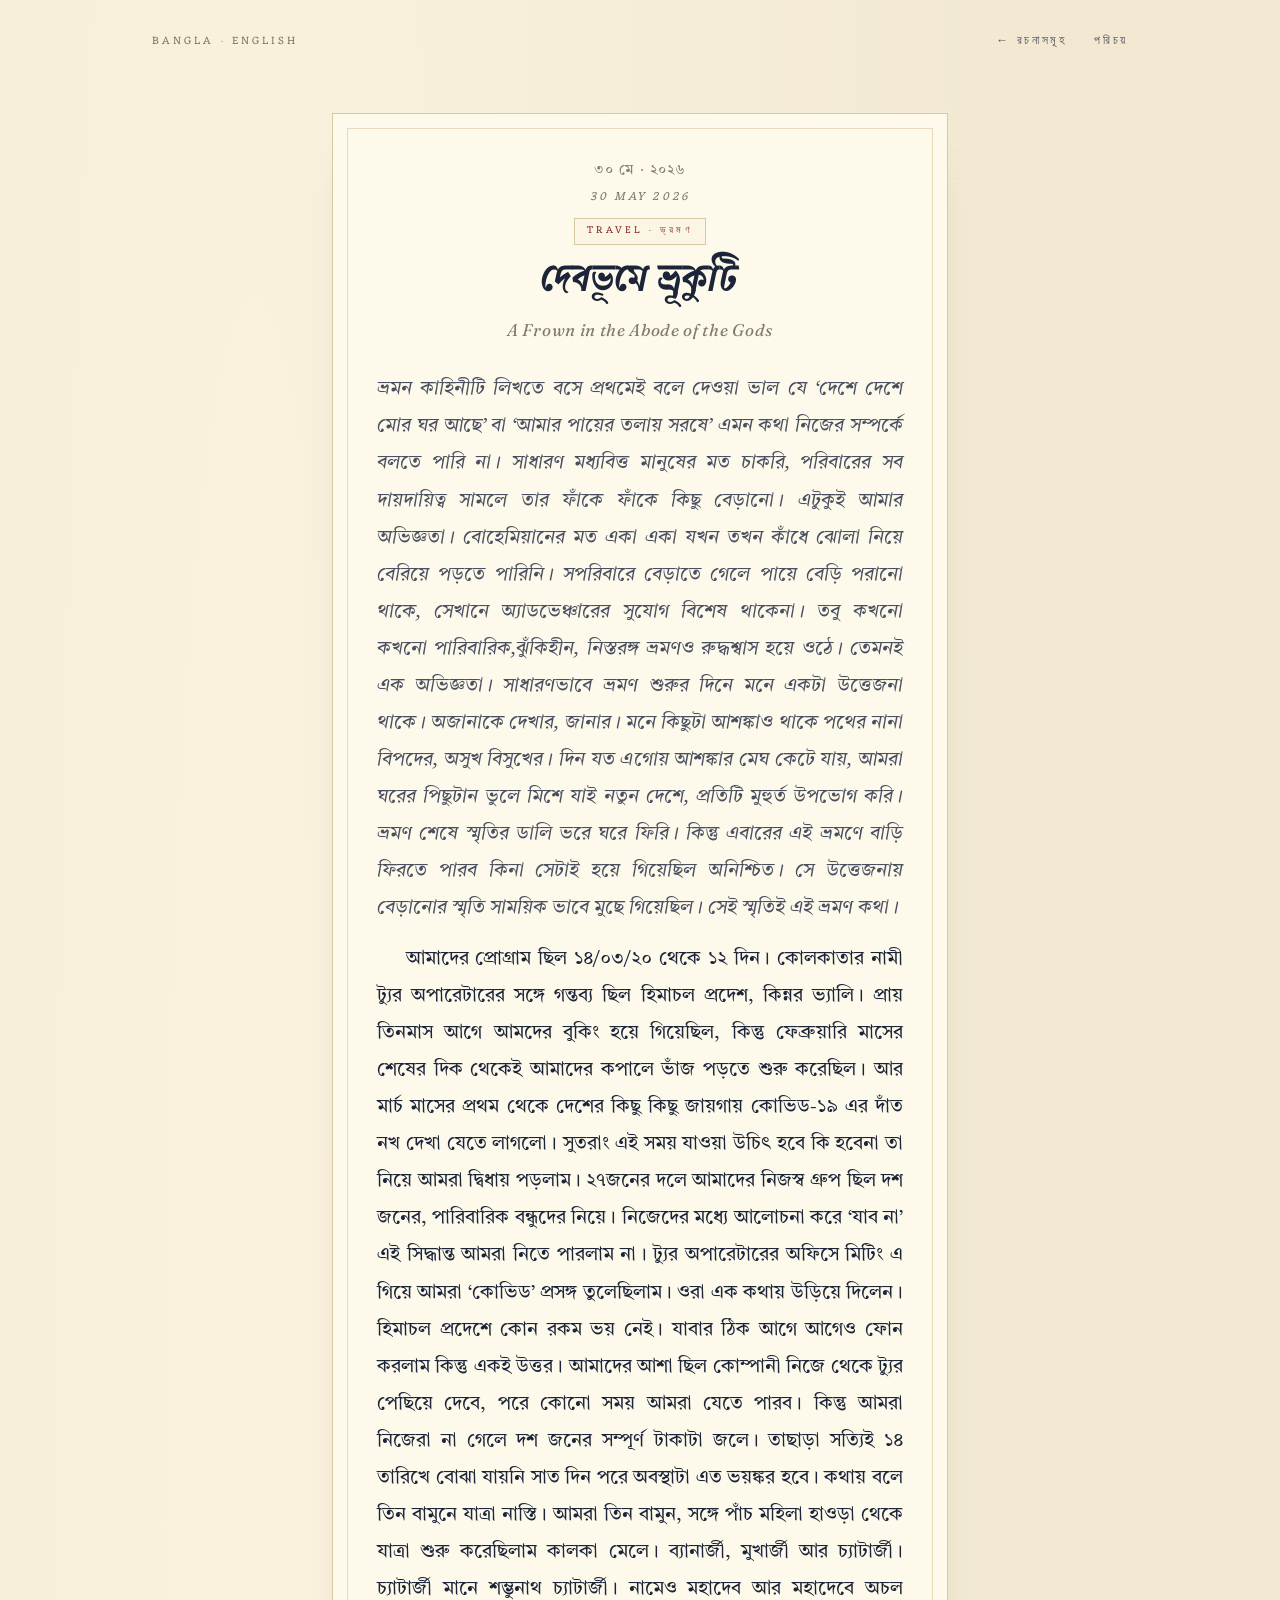
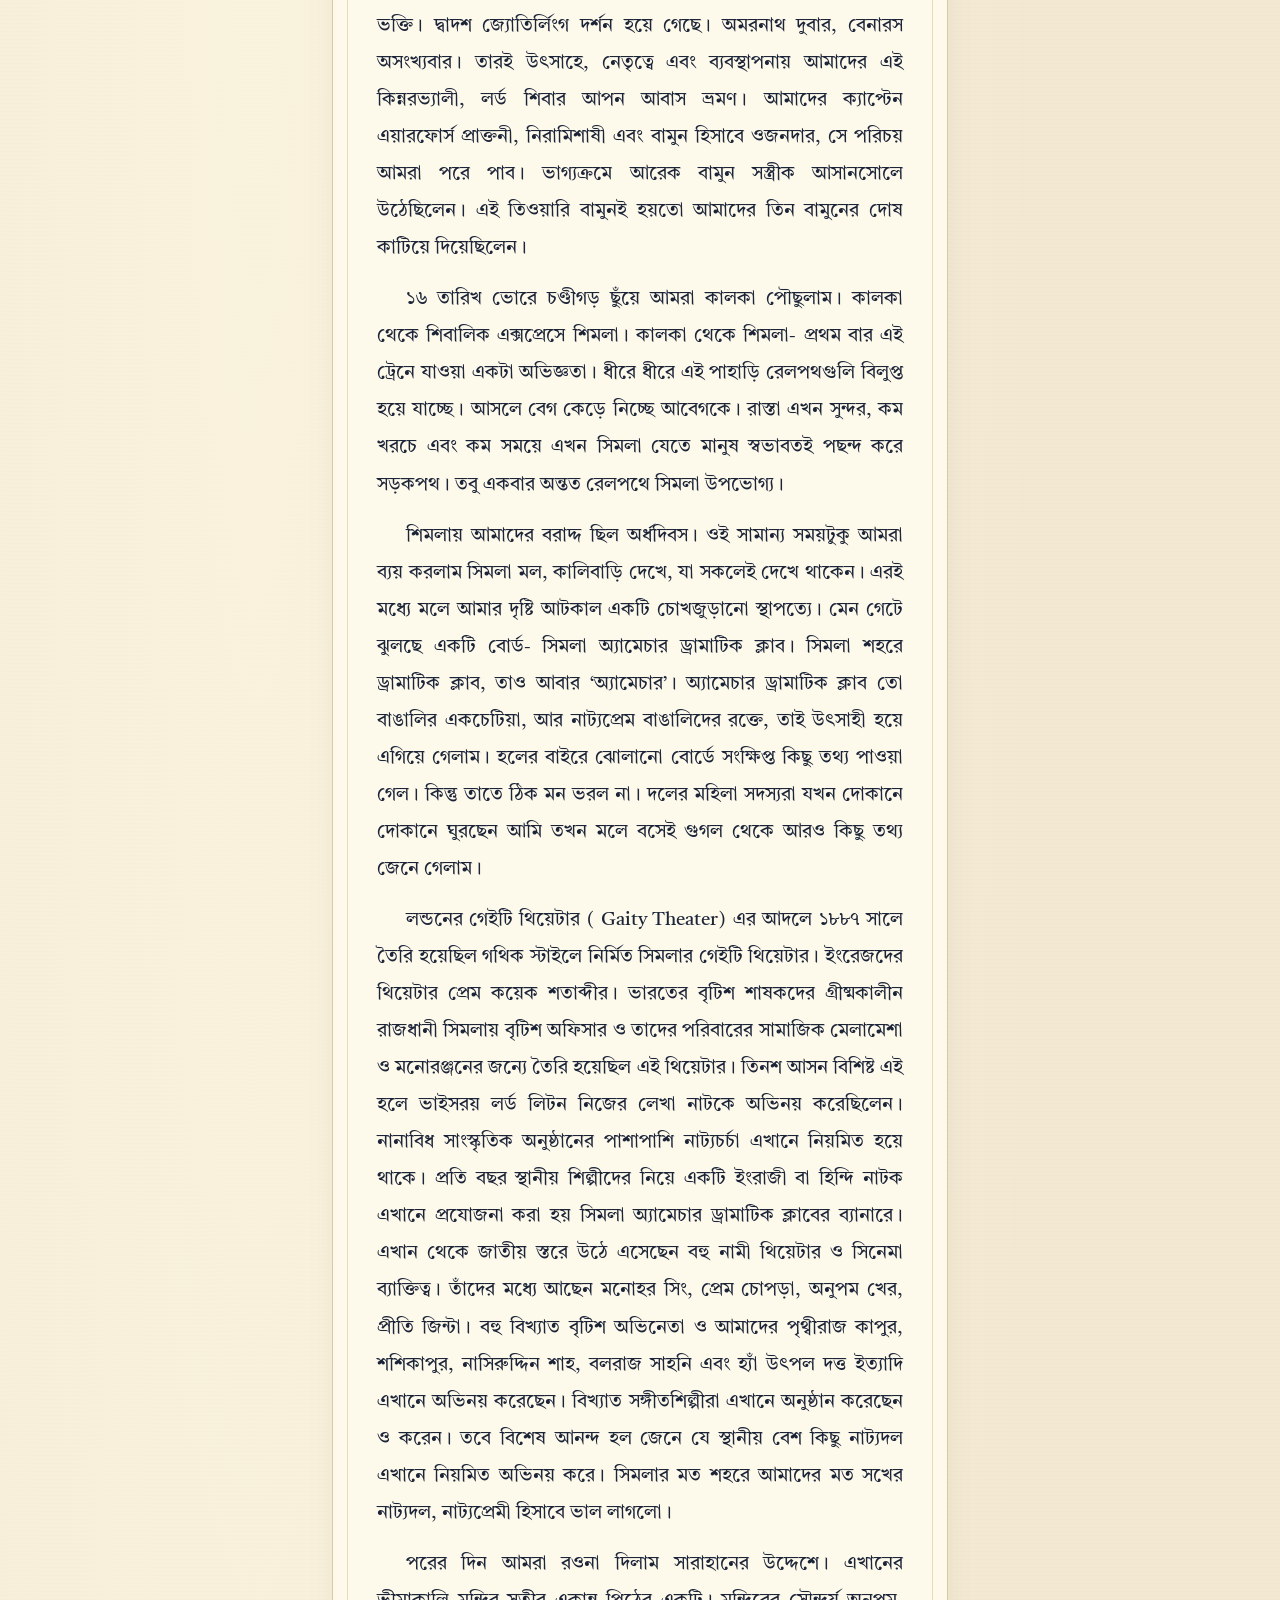
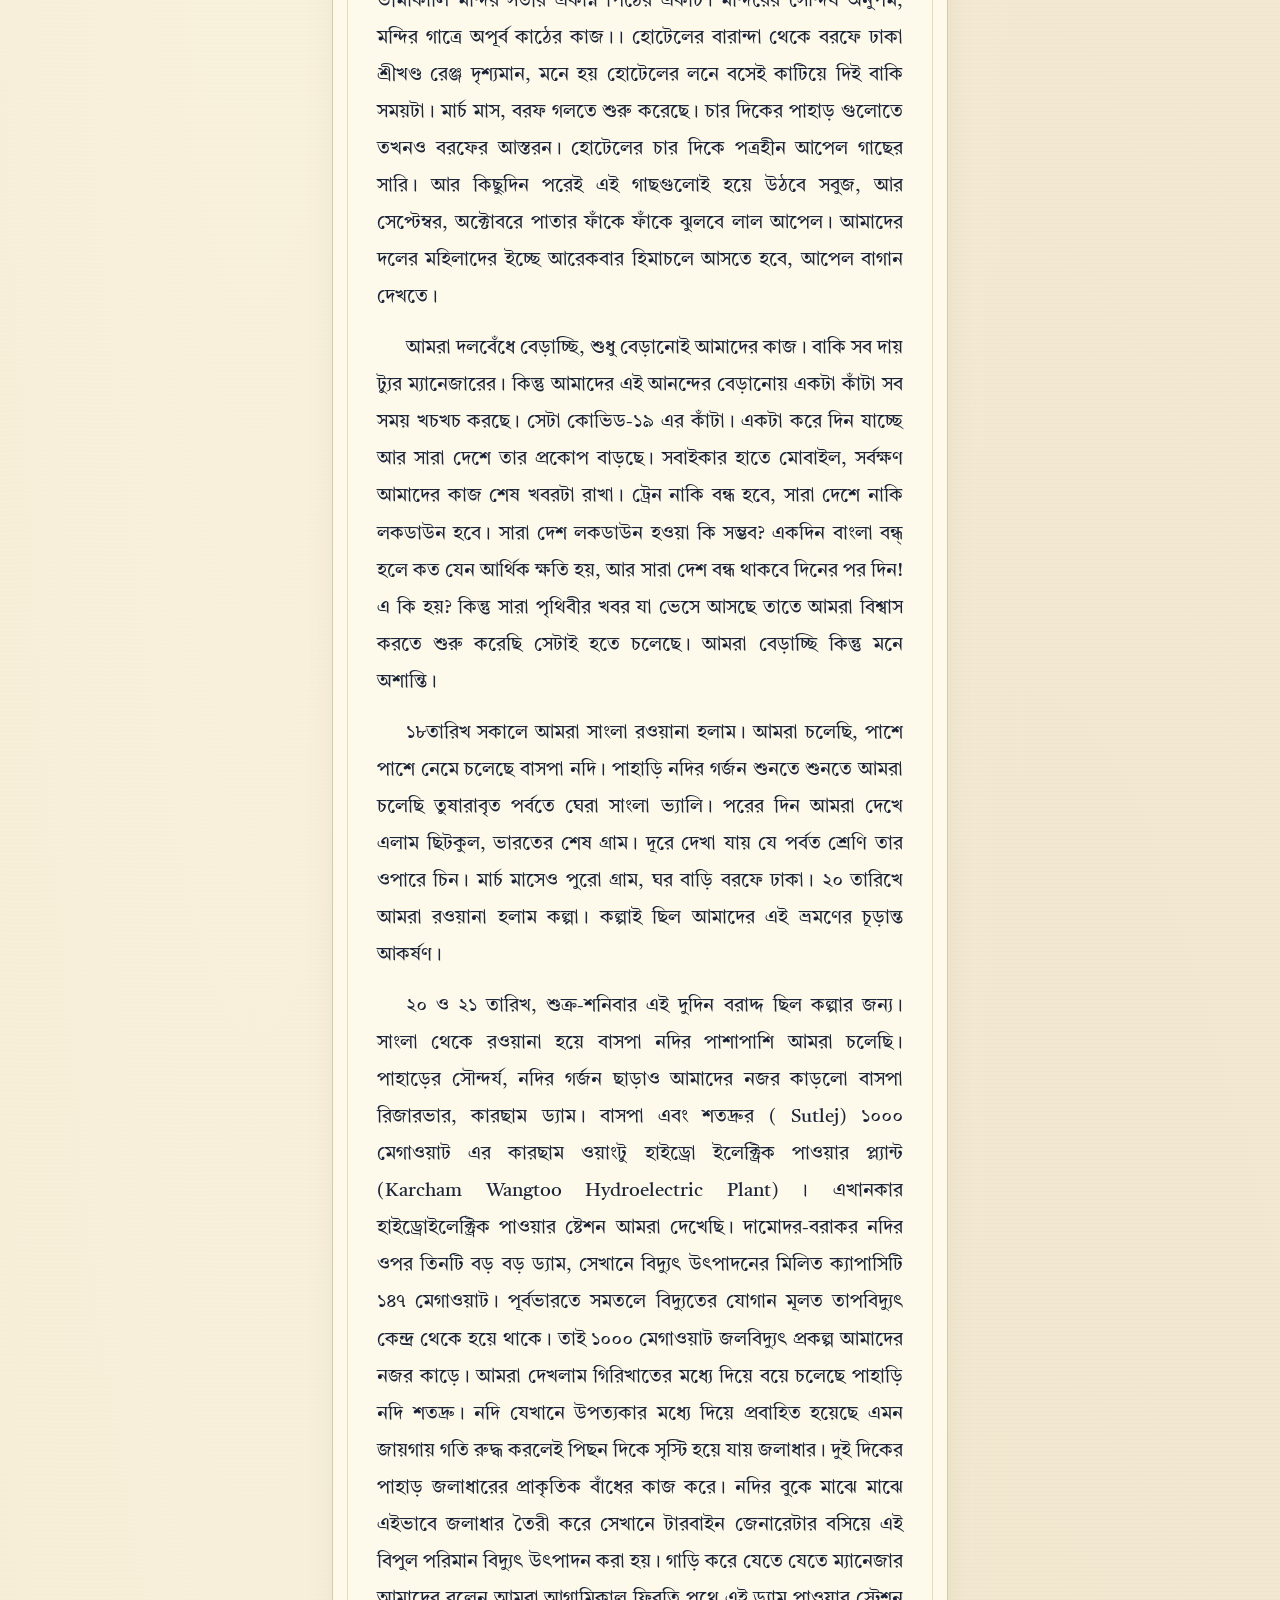
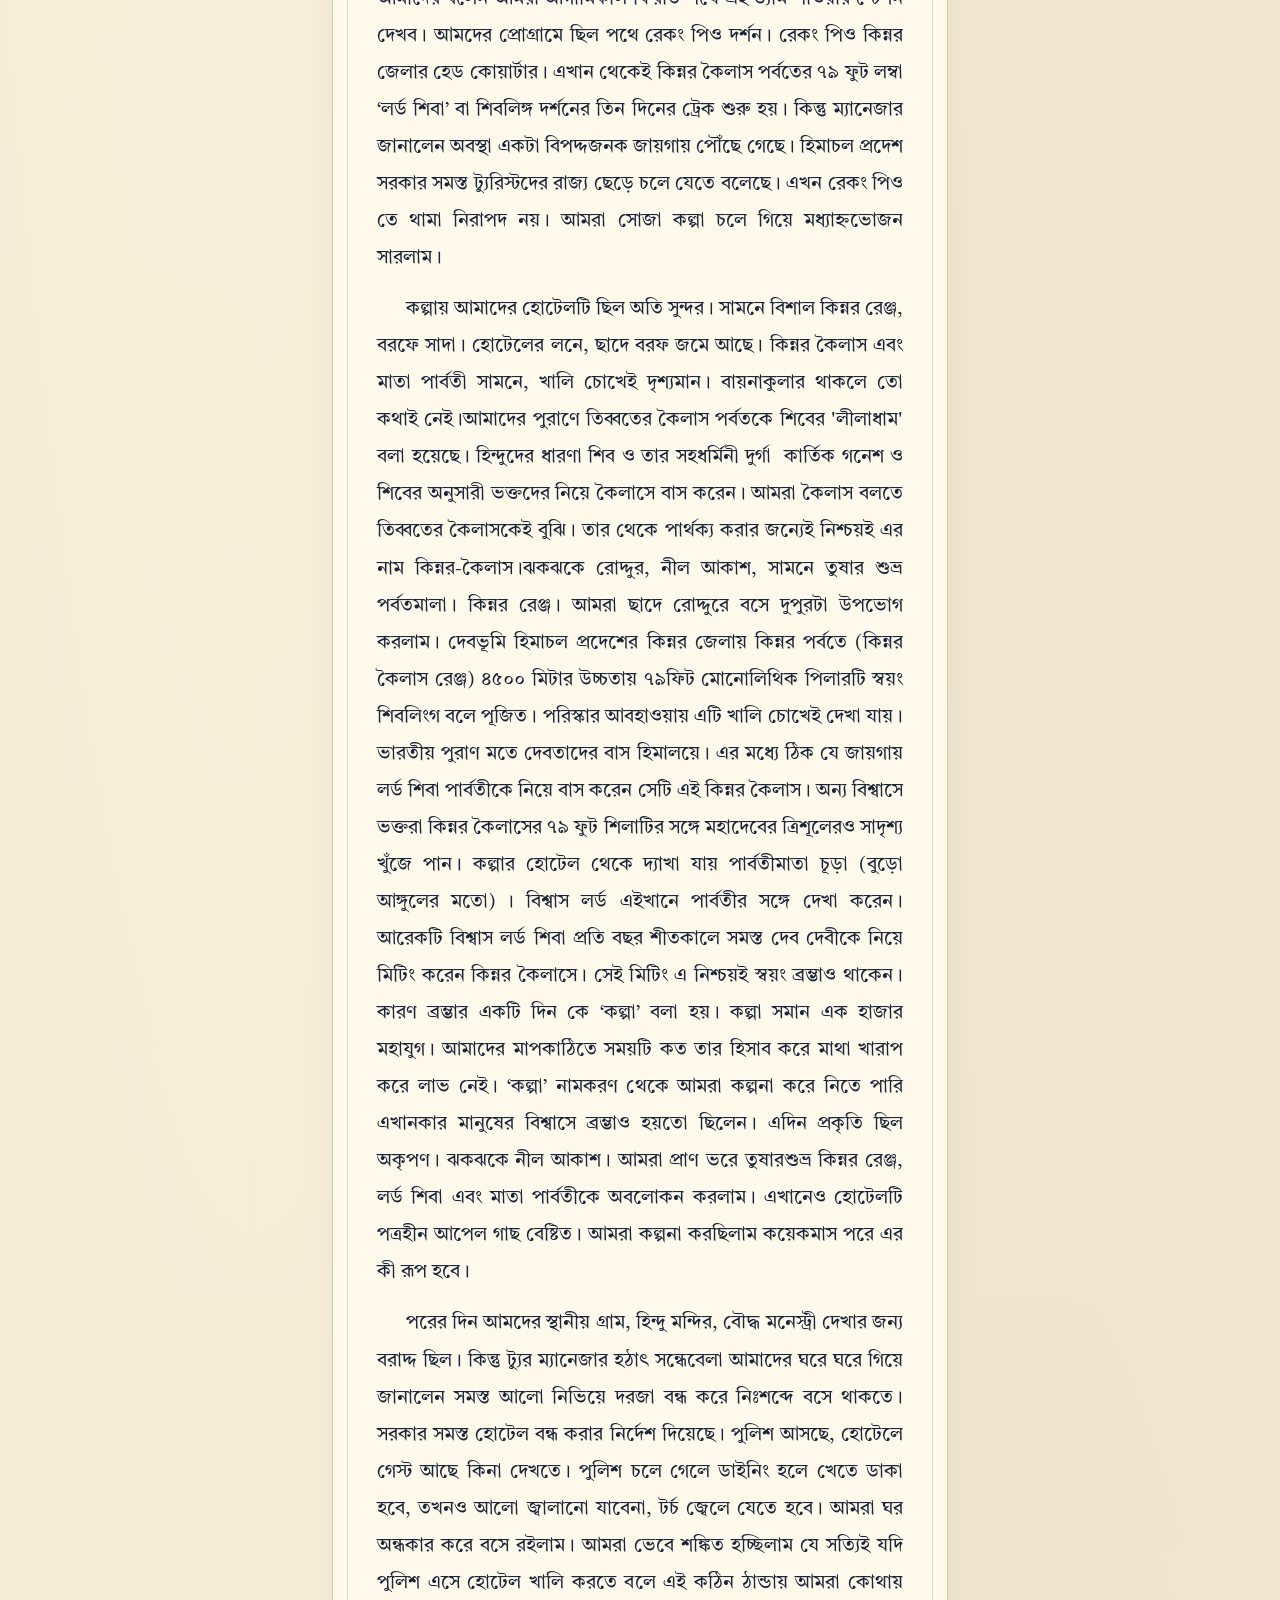
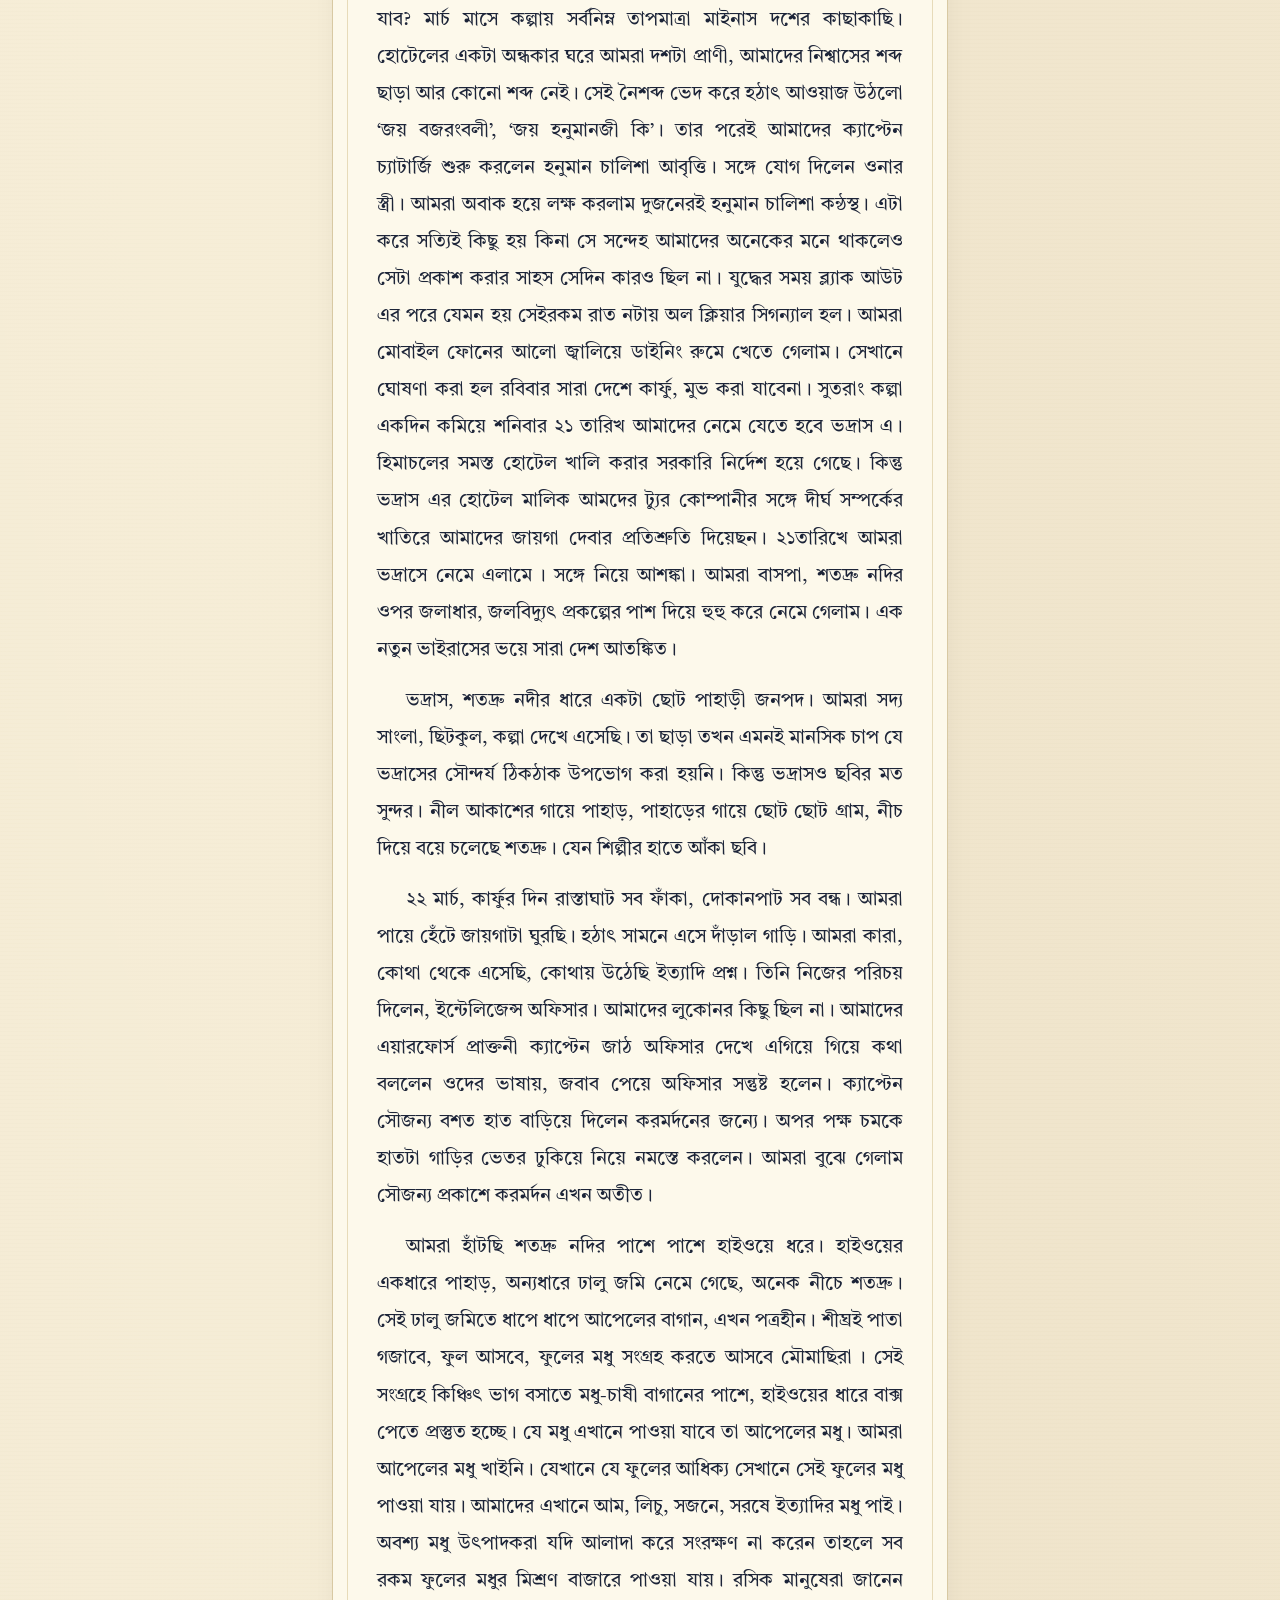
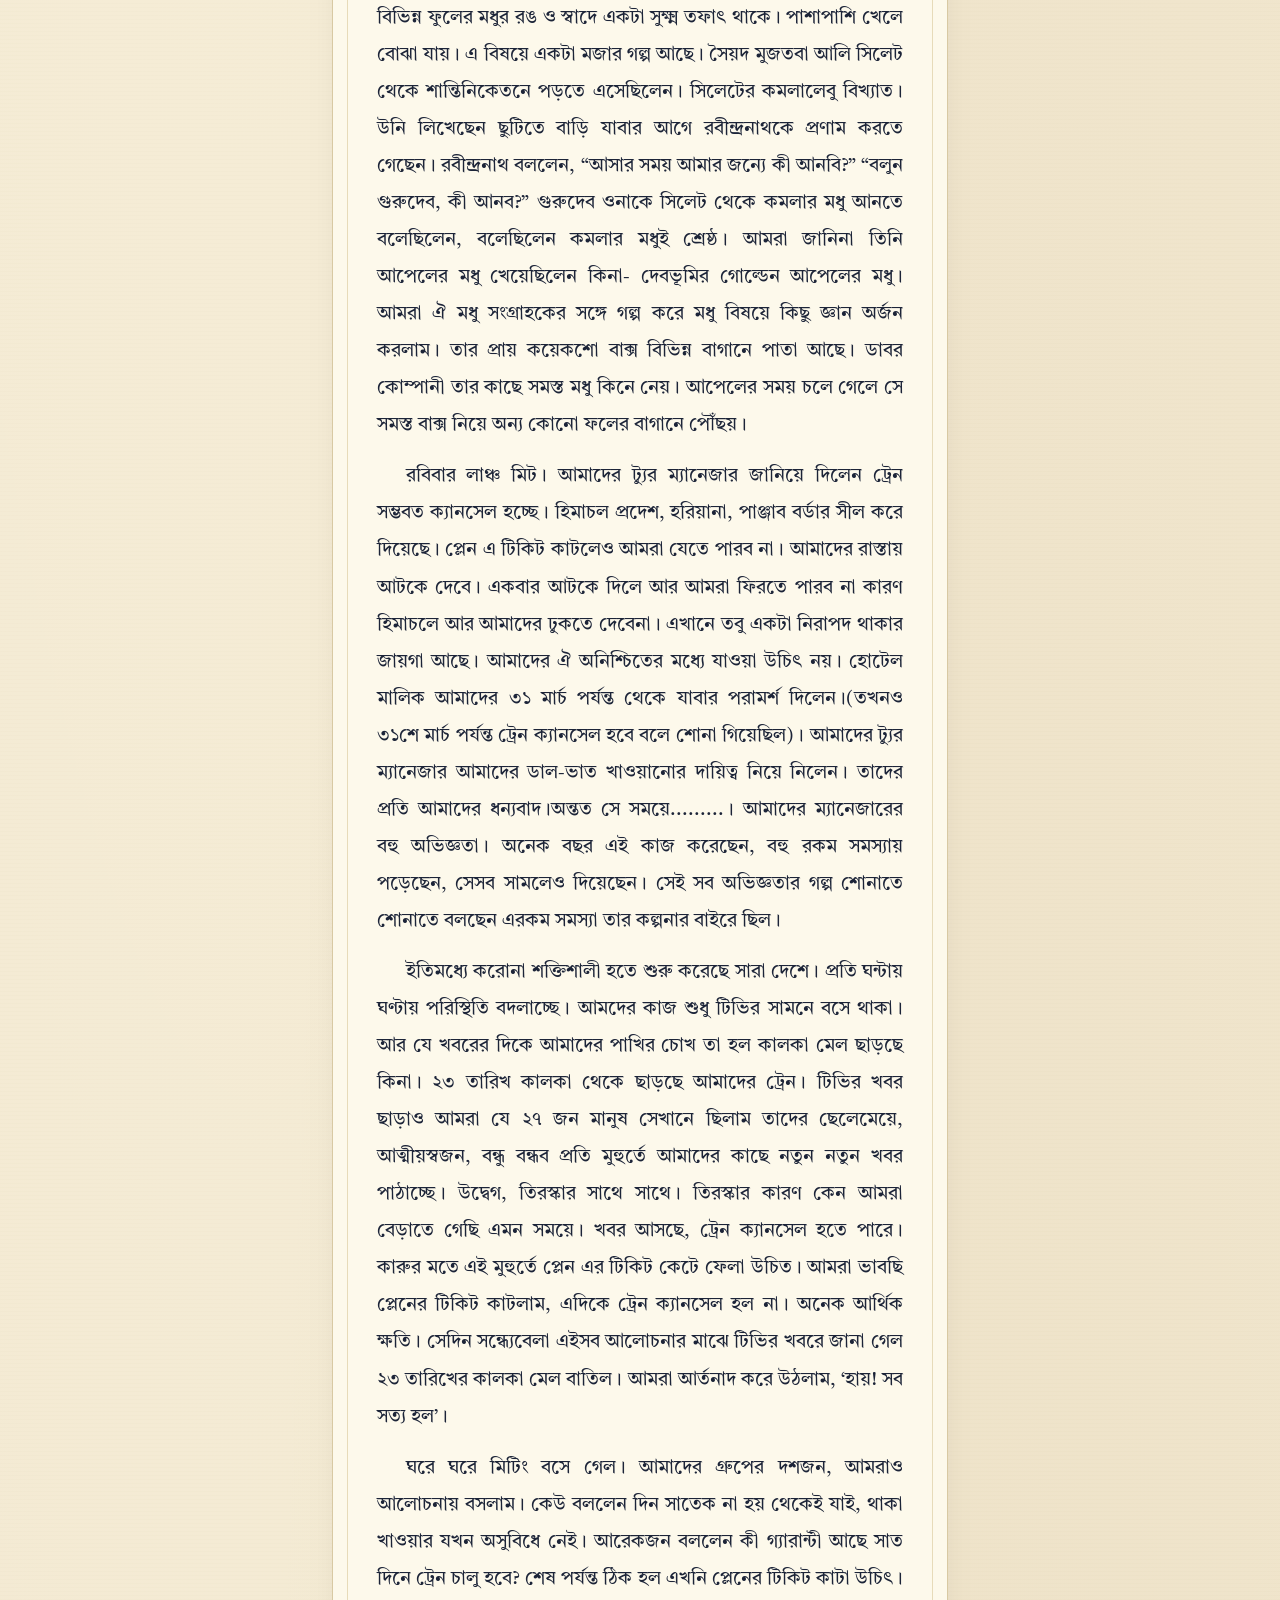
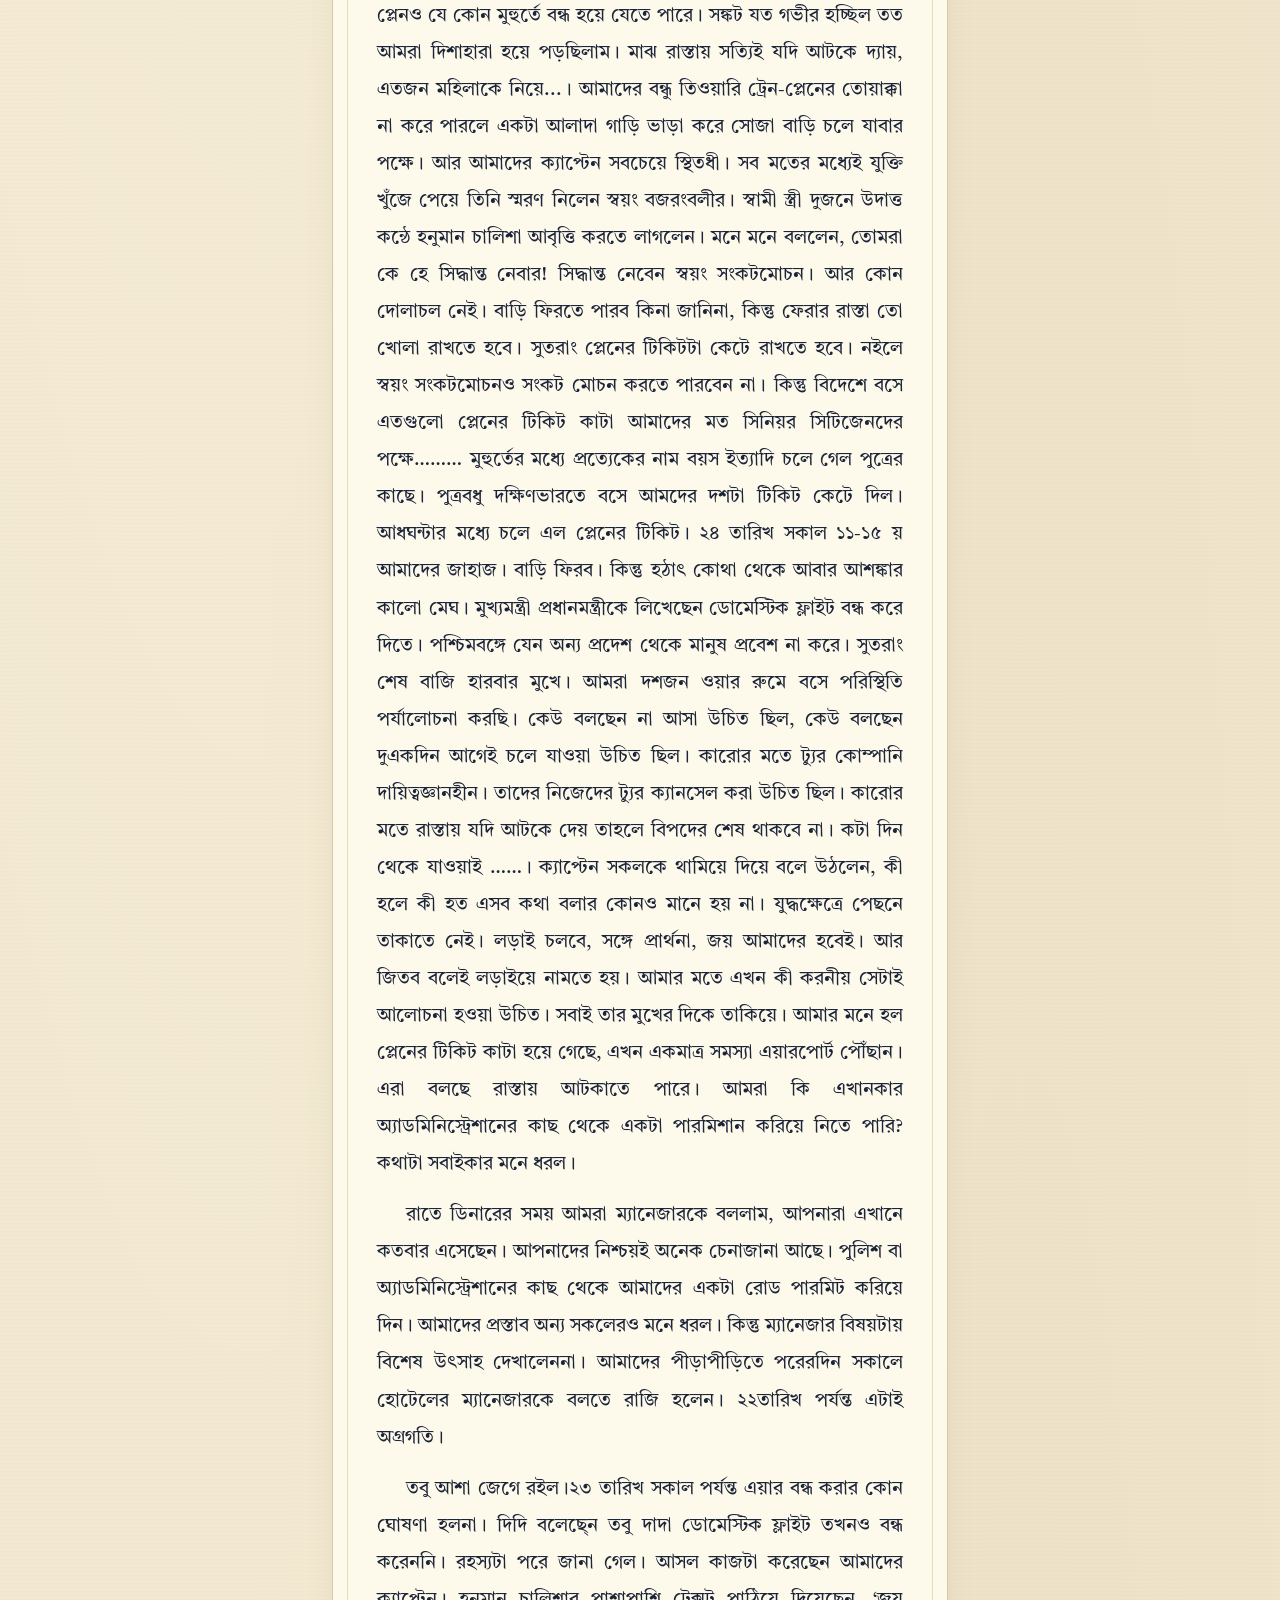
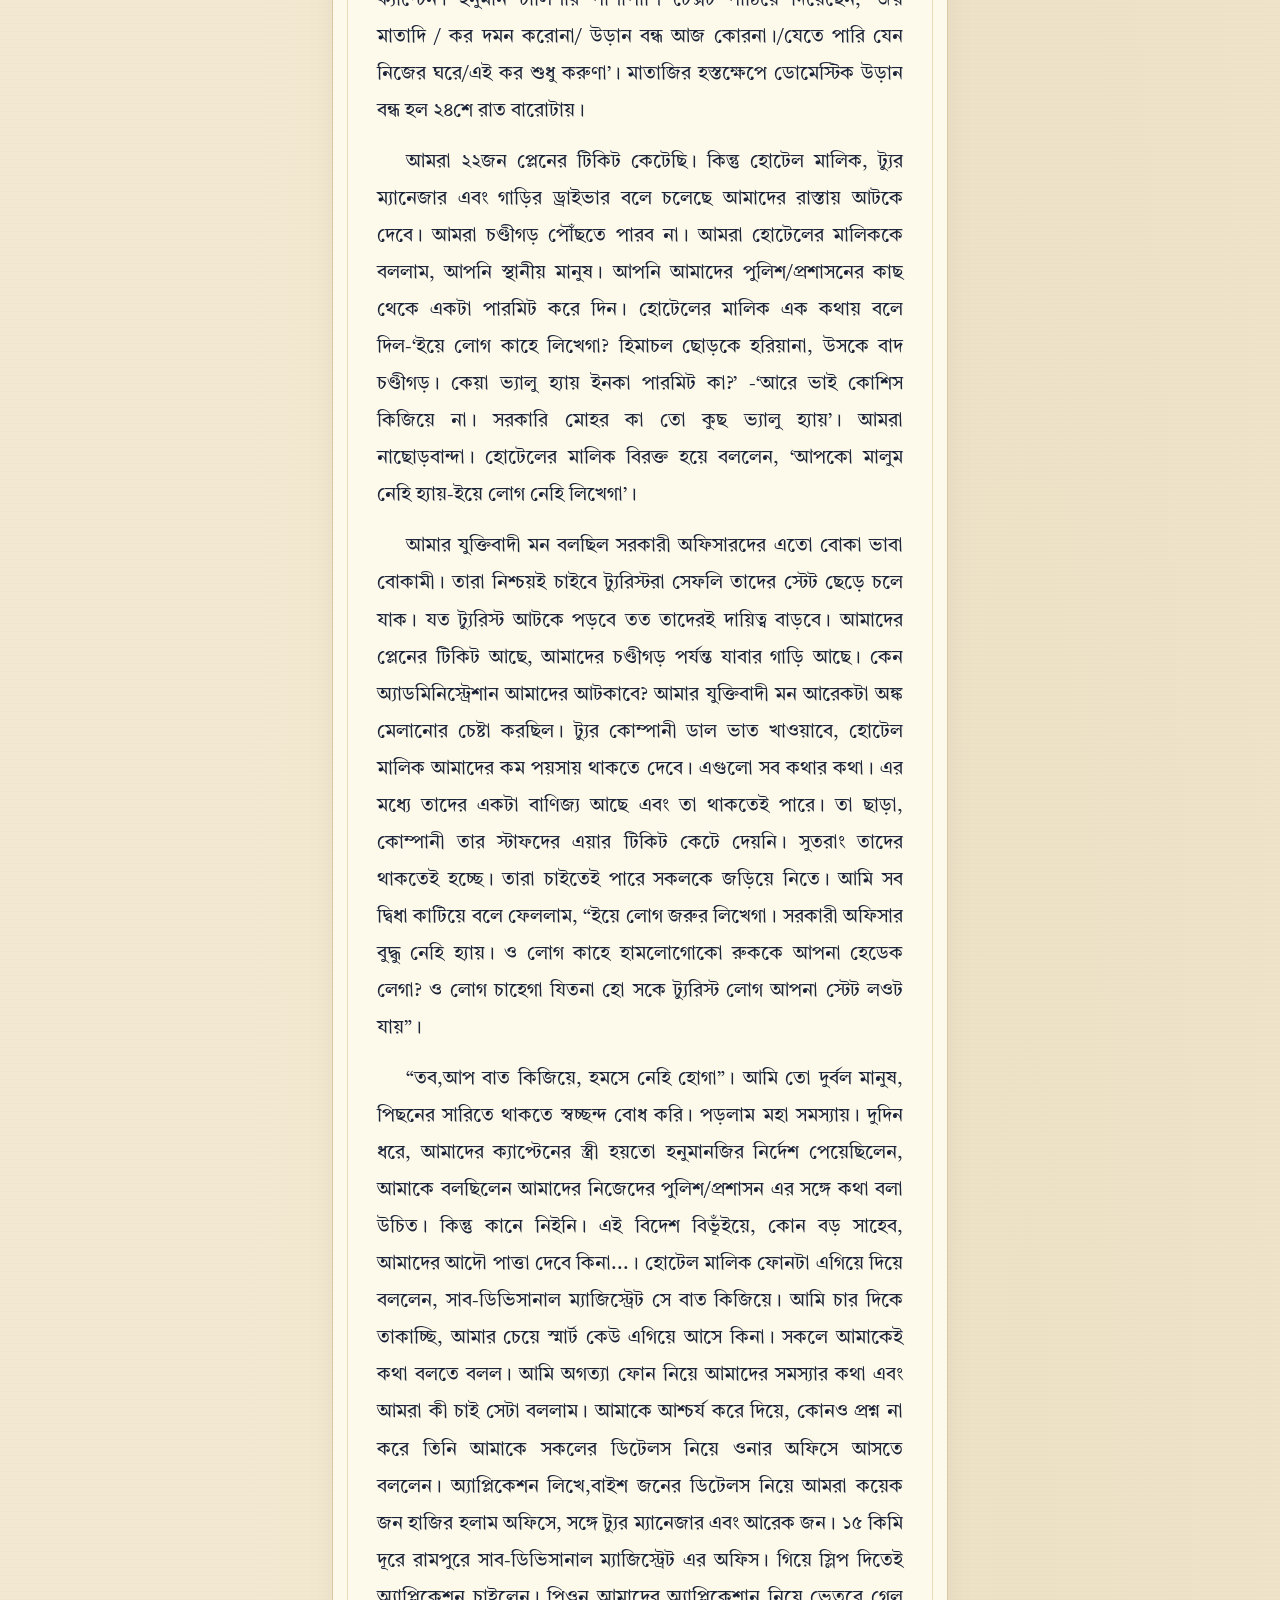
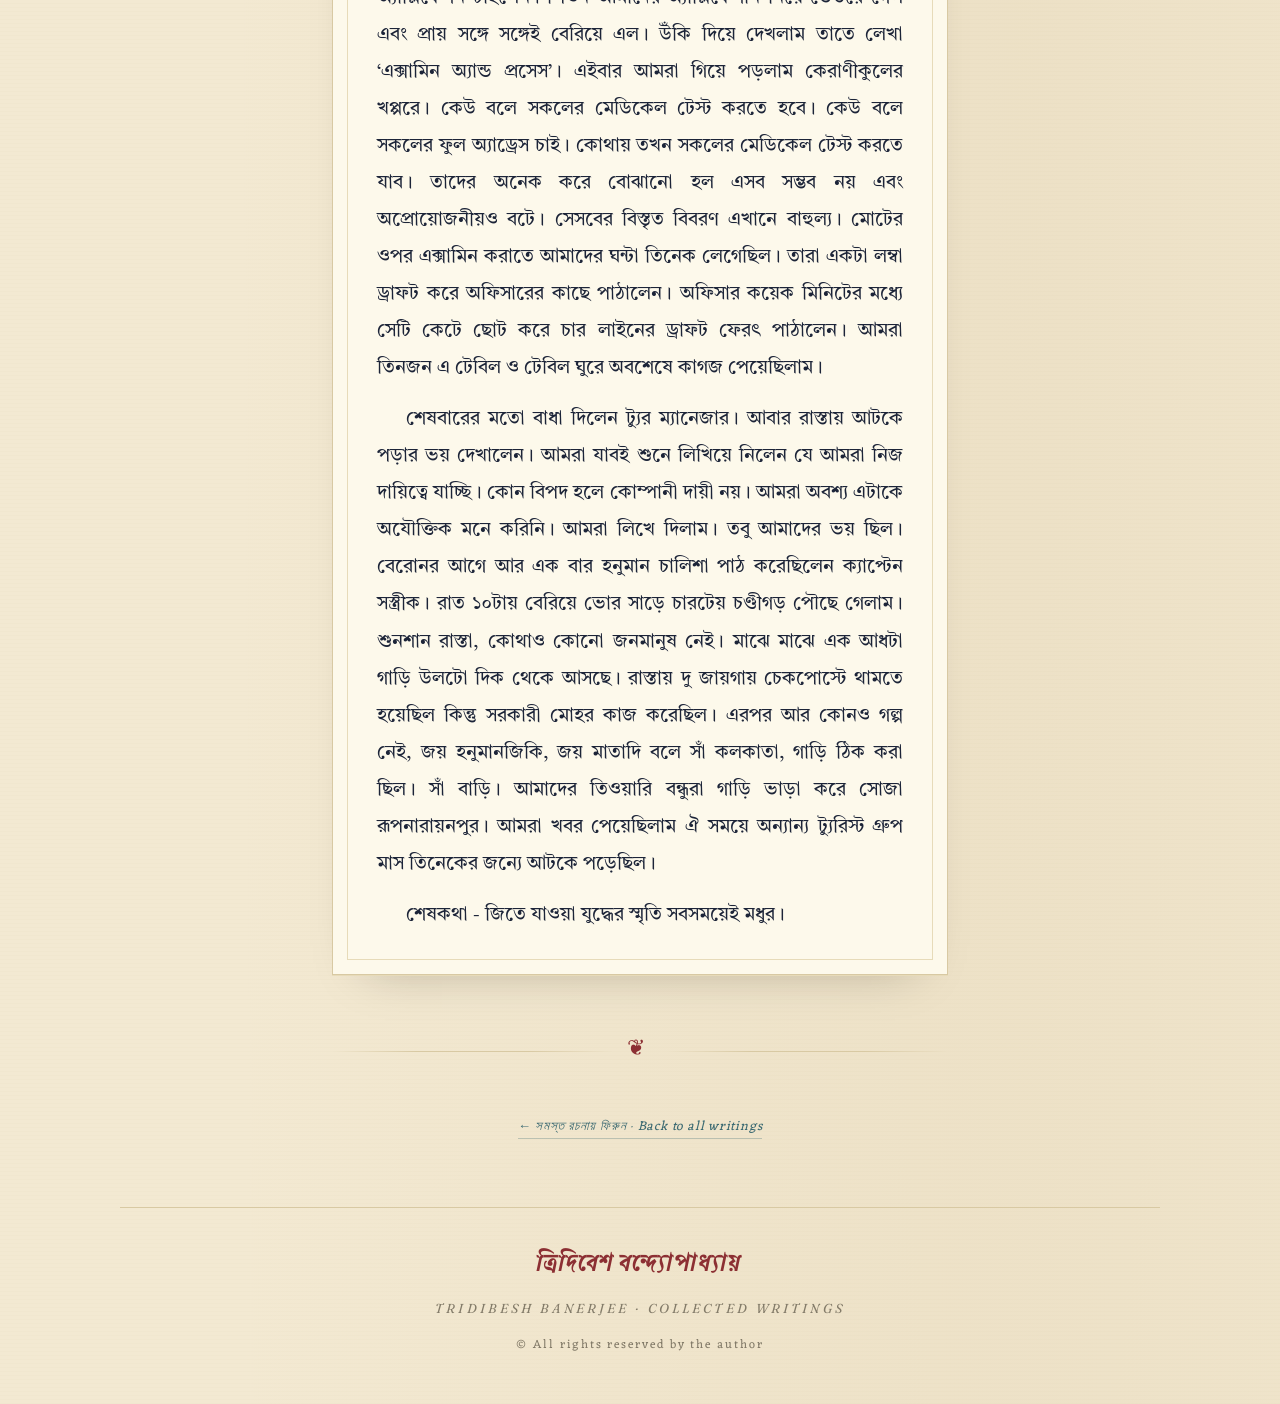
==== debabhume-bhrukuti.html @ 5d8e9627 "Split story onto its own page; home shows table of contents only - Extract shared CSS into style.css" ====
<!DOCTYPE html>
<html lang="bn">
<head>
<meta charset="UTF-8">
<meta name="viewport" content="width=device-width, initial-scale=1.0">
<title>দেবভূমে ভ্রূকুটি · ত্রিদিবেশ বন্দ্যোপাধ্যায়</title>
<meta name="description" content="দেবভূমে ভ্রূকুটি — ত্রিদিবেশ বন্দ্যোপাধ্যায়ের একটি ভ্রমণকথা। কিন্নর ভ্যালি, ২০২০ সালের কোভিড লকডাউন।">
<link rel="preconnect" href="https://fonts.googleapis.com">
<link rel="preconnect" href="https://fonts.gstatic.com" crossorigin>
<link href="https://fonts.googleapis.com/css2?family=Galada&family=Tiro+Bangla:ital@0;1&family=Eczar:wght@400;500;600;700&family=Fraunces:ital,opsz,wght@0,9..144,400;0,9..144,500;0,9..144,600;0,9..144,700;1,9..144,400&display=swap" rel="stylesheet">
<link rel="stylesheet" href="style.css">
</head>
<body>

<div class="topbar">
  <div class="colophon-mark">Bangla &middot; English</div>
  <nav>
    <a href="index.html#archive">← রচনাসমূহ</a>
    <a href="index.html#about">পরিচয়</a>
  </nav>
</div>

<!-- ───────── THE WRITING ───────── -->
<section class="writings" aria-label="Writing">

  <article class="writing" id="writing-01">
    <header class="writing-head">
      <div class="writing-date" lang="bn">
        <span>৩০ মে</span><span class="sep">·</span><span>২০২৬</span>
      </div>
      <div class="writing-date-en">30 May 2026</div>
      <span class="writing-kind">Travel &middot; ভ্রমণ</span>
      <h2 class="writing-title" lang="bn">দেবভূমে ভ্রূকুটি</h2>
      <div class="writing-title-en">A Frown in the Abode of the Gods</div>
    </header>

    <div class="prose-bn" lang="bn">
      <p class="lead">ভ্রমন কাহিনীটি লিখতে বসে প্রথমেই বলে দেওয়া ভাল যে ‘দেশে দেশে মোর ঘর আছে’ বা ‘আমার পায়ের তলায় সরষে’ এমন কথা নিজের সম্পর্কে বলতে পারি না। সাধারণ মধ্যবিত্ত মানুষের মত চাকরি, পরিবারের সব দায়দায়িত্ব সামলে তার ফাঁকে ফাঁকে কিছু বেড়ানো। এটুকুই আমার অভিজ্ঞতা। বোহেমিয়ানের মত একা একা যখন তখন কাঁধে ঝোলা নিয়ে বেরিয়ে পড়তে পারিনি। সপরিবারে বেড়াতে গেলে পায়ে বেড়ি পরানো থাকে, সেখানে অ্যাডভেঞ্চারের সুযোগ বিশেষ থাকেনা। তবু কখনো কখনো পারিবারিক,ঝুঁকিহীন, নিস্তরঙ্গ ভ্রমণও রুদ্ধশ্বাস হয়ে ওঠে। তেমনই এক অভিজ্ঞতা। সাধারণভাবে ভ্রমণ শুরুর দিনে মনে একটা উত্তেজনা থাকে। অজানাকে দেখার, জানার। মনে কিছুটা আশঙ্কাও থাকে পথের নানা বিপদের, অসুখ বিসুখের। দিন যত এগোয় আশঙ্কার মেঘ কেটে যায়, আমরা ঘরের পিছুটান ভুলে মিশে যাই নতুন দেশে, প্রতিটি মুহুর্ত উপভোগ করি। ভ্রমণ শেষে স্মৃতির ডালি ভরে ঘরে ফিরি। কিন্তু এবারের এই ভ্রমণে বাড়ি ফিরতে পারব কিনা সেটাই হয়ে গিয়েছিল অনিশ্চিত। সে উত্তেজনায় বেড়ানোর স্মৃতি সাময়িক ভাবে মুছে গিয়েছিল। সেই স্মৃতিই এই ভ্রমণ কথা।</p>
      <p>আমাদের প্রোগ্রাম ছিল ১৪/০৩/২০ থেকে ১২ দিন। কোলকাতার নামী ট্যুর অপারেটারের সঙ্গে গন্তব্য ছিল হিমাচল প্রদেশ, কিন্নর ভ্যালি। প্রায় তিনমাস আগে আমদের বুকিং হয়ে গিয়েছিল, কিন্তু ফেব্রুয়ারি মাসের শেষের দিক থেকেই আমাদের কপালে ভাঁজ পড়তে শুরু করেছিল। আর মার্চ মাসের প্রথম থেকে দেশের কিছু কিছু জায়গায় কোভিড-১৯ এর দাঁত নখ দেখা যেতে লাগলো। সুতরাং এই সময় যাওয়া উচিৎ হবে কি হবেনা তা নিয়ে আমরা দ্বিধায় পড়লাম। ২৭জনের দলে আমাদের নিজস্ব গ্রুপ ছিল দশ জনের, পারিবারিক বন্ধুদের নিয়ে। নিজেদের মধ্যে আলোচনা করে ‘যাব না’ এই সিদ্ধান্ত আমরা নিতে পারলাম না। ট্যুর অপারেটারের অফিসে মিটিং এ গিয়ে আমরা ‘কোভিড’ প্রসঙ্গ তুলেছিলাম। ওরা এক কথায় উড়িয়ে দিলেন। হিমাচল প্রদেশে কোন রকম ভয় নেই। যাবার ঠিক আগে আগেও ফোন করলাম কিন্তু একই উত্তর। আমাদের আশা ছিল কোম্পানী নিজে থেকে ট্যুর পেছিয়ে দেবে, পরে কোনো সময় আমরা যেতে পারব। কিন্তু আমরা  নিজেরা না গেলে দশ জনের সম্পূর্ণ টাকাটা জলে। তাছাড়া সত্যিই ১৪ তারিখে বোঝা যায়নি সাত দিন পরে অবস্থাটা এত ভয়ঙ্কর হবে। কথায় বলে তিন বামুনে যাত্রা নাস্তি। আমরা তিন বামুন, সঙ্গে পাঁচ মহিলা হাওড়া  থেকে যাত্রা শুরু করেছিলাম কালকা মেলে। ব্যানার্জী, মুখার্জী আর চ্যাটার্জী। চ্যাটার্জী মানে শম্ভুনাথ চ্যাটার্জী। নামেও মহাদেব আর মহাদেবে অচল ভক্তি। দ্বাদশ জ্যোতির্লিংগ দর্শন হয়ে গেছে। অমরনাথ দুবার, বেনারস অসংখ্যবার। তারই উৎসাহে, নেতৃত্বে এবং ব্যবস্থাপনায় আমাদের এই কিন্নরভ্যালী, লর্ড শিবার আপন আবাস  ভ্রমণ। আমাদের ক্যাপ্টেন এয়ারফোর্স প্রাক্তনী, নিরামিশাষী এবং বামুন হিসাবে ওজনদার, সে পরিচয় আমরা পরে পাব। ভাগ্যক্রমে আরেক বামুন সস্ত্রীক আসানসোলে উঠেছিলেন। এই তিওয়ারি বামুনই হয়তো আমাদের তিন বামুনের দোষ কাটিয়ে দিয়েছিলেন।</p>
      <p>১৬ তারিখ ভোরে চণ্ডীগড় ছুঁয়ে আমরা কালকা পৌছুলাম। কালকা থেকে শিবালিক এক্সপ্রেসে শিমলা। কালকা থেকে শিমলা- প্রথম বার এই ট্রেনে যাওয়া একটা অভিজ্ঞতা। ধীরে ধীরে এই পাহাড়ি রেলপথগুলি বিলুপ্ত হয়ে যাচ্ছে। আসলে বেগ কেড়ে নিচ্ছে আবেগকে। রাস্তা এখন সুন্দর, কম খরচে এবং কম সময়ে এখন সিমলা যেতে মানুষ স্বভাবতই পছন্দ করে সড়কপথ। তবু একবার অন্তত রেলপথে সিমলা উপভোগ্য।</p>
      <p>শিমলায় আমাদের বরাদ্দ ছিল অর্ধদিবস। ওই সামান্য সময়টুকু আমরা ব্যয় করলাম সিমলা মল, কালিবাড়ি দেখে, যা সকলেই দেখে থাকেন। এরই মধ্যে মলে আমার দৃষ্টি আটকাল একটি চোখজুড়ানো স্থাপত্যে। মেন গেটে ঝুলছে একটি বোর্ড- সিমলা অ্যামেচার ড্রামাটিক ক্লাব। সিমলা শহরে ড্রামাটিক ক্লাব, তাও আবার ‘অ্যামেচার’।  অ্যামেচার ড্রামাটিক ক্লাব তো বাঙালির একচেটিয়া, আর নাট্যপ্রেম  বাঙালিদের রক্তে, তাই উৎসাহী হয়ে এগিয়ে গেলাম। হলের বাইরে ঝোলানো বোর্ডে সংক্ষিপ্ত কিছু তথ্য পাওয়া গেল। কিন্তু তাতে ঠিক মন ভরল না। দলের মহিলা সদস্যরা যখন দোকানে দোকানে ঘুরছেন আমি তখন মলে বসেই গুগল থেকে আরও কিছু তথ্য জেনে গেলাম।</p>
      <p>লন্ডনের গেইটি থিয়েটার ( Gaity Theater) এর আদলে ১৮৮৭ সালে তৈরি হয়েছিল গথিক স্টাইলে নির্মিত সিমলার গেইটি থিয়েটার। ইংরেজদের থিয়েটার প্রেম কয়েক শতাব্দীর। ভারতের বৃটিশ শাষকদের গ্রীষ্মকালীন রাজধানী সিমলায় বৃটিশ অফিসার ও তাদের পরিবারের সামাজিক মেলামেশা ও মনোরঞ্জনের জন্যে তৈরি হয়েছিল এই থিয়েটার। তিনশ আসন বিশিষ্ট এই হলে ভাইসরয় লর্ড লিটন নিজের লেখা নাটকে অভিনয় করেছিলেন। নানাবিধ সাংস্কৃতিক অনুষ্ঠানের পাশাপাশি নাট্যচর্চা এখানে নিয়মিত হয়ে থাকে। প্রতি বছর স্থানীয় শিল্পীদের নিয়ে একটি ইংরাজী বা হিন্দি নাটক এখানে প্রযোজনা করা হয় সিমলা অ্যামেচার ড্রামাটিক ক্লাবের ব্যানারে। এখান থেকে জাতীয় স্তরে উঠে এসেছেন বহু নামী থিয়েটার ও সিনেমা ব্যাক্তিত্ব। তাঁদের মধ্যে আছেন মনোহর সিং, প্রেম চোপড়া, অনুপম খের, প্রীতি জিন্টা।  বহু বিখ্যাত বৃটিশ অভিনেতা ও আমাদের পৃথ্বীরাজ কাপুর, শশিকাপুর, নাসিরুদ্দিন শাহ, বলরাজ সাহনি এবং হ্যাঁ উৎপল দত্ত ইত্যাদি এখানে অভিনয় করেছেন।  বিখ্যাত সঙ্গীতশিল্পীরা এখানে অনুষ্ঠান করেছেন ও করেন। তবে বিশেষ আনন্দ হল জেনে যে স্থানীয় বেশ কিছু নাট্যদল এখানে নিয়মিত অভিনয় করে। সিমলার মত শহরে আমাদের মত সখের নাট্যদল, নাট্যপ্রেমী হিসাবে ভাল লাগলো।</p>
      <p>পরের দিন আমরা রওনা দিলাম সারাহানের উদ্দেশে। এখানের ভীমাকালি মন্দির সতীর একান্ন পিঠের একটি। মন্দিরের সৌন্দর্য অনুপম, মন্দির গাত্রে অপূর্ব কাঠের কাজ।। হোটেলের বারান্দা থেকে বরফে ঢাকা শ্রীখণ্ড রেঞ্জ দৃশ্যমান, মনে হয় হোটেলের লনে বসেই কাটিয়ে দিই বাকি সময়টা। মার্চ মাস, বরফ গলতে শুরু করেছে।  চার দিকের পাহাড় গুলোতে তখনও বরফের আস্তরন। হোটেলের চার দিকে পত্রহীন আপেল গাছের সারি। আর কিছুদিন পরেই এই গাছগুলোই হয়ে উঠবে সবুজ, আর সেপ্টেম্বর, অক্টোবরে পাতার ফাঁকে ফাঁকে ঝুলবে লাল আপেল। আমাদের দলের মহিলাদের ইচ্ছে আরেকবার হিমাচলে আসতে হবে, আপেল বাগান দেখতে।</p>
      <p>আমরা দলবেঁধে বেড়াচ্ছি, শুধু বেড়ানোই আমাদের কাজ। বাকি সব দায় ট্যুর ম্যানেজারের। কিন্তু আমাদের এই আনন্দের বেড়ানোয় একটা কাঁটা সব সময় খচখচ করছে। সেটা কোভিড-১৯ এর কাঁটা। একটা করে দিন যাচ্ছে আর সারা দেশে তার প্রকোপ বাড়ছে। সবাইকার হাতে মোবাইল, সর্বক্ষণ আমাদের কাজ শেষ খবরটা রাখা। ট্রেন নাকি বন্ধ হবে, সারা দেশে নাকি লকডাউন হবে। সারা দেশ লকডাউন হওয়া কি সম্ভব? একদিন বাংলা বন্ধ্ হলে কত যেন আর্থিক ক্ষতি হয়, আর সারা দেশ বন্ধ থাকবে দিনের পর দিন! এ কি হয়? কিন্তু সারা পৃথিবীর খবর যা ভেসে আসছে তাতে আমরা বিশ্বাস করতে শুরু করেছি সেটাই হতে চলেছে। আমরা বেড়াচ্ছি কিন্তু মনে অশান্তি।</p>
      <p>১৮তারিখ সকালে আমরা সাংলা রওয়ানা হলাম। আমরা চলেছি, পাশে পাশে নেমে চলেছে বাসপা নদি । পাহাড়ি নদির গর্জন শুনতে শুনতে আমরা চলেছি তুষারাবৃত পর্বতে ঘেরা সাংলা ভ্যালি। পরের দিন আমরা দেখে এলাম ছিটকুল, ভারতের শেষ গ্রাম। দূরে দেখা যায় যে পর্বত শ্রেণি তার ওপারে চিন। মার্চ মাসেও পুরো গ্রাম, ঘর বাড়ি বরফে ঢাকা। ২০ তারিখে আমরা রওয়ানা হলাম কল্পা। কল্পাই ছিল আমাদের এই ভ্রমণের চূড়ান্ত আকর্ষণ।</p>
      <p>২০ ও ২১ তারিখ, শুক্র-শনিবার এই দুদিন বরাদ্দ ছিল কল্পার জন্য। সাংলা থেকে রওয়ানা হয়ে বাসপা নদির পাশাপাশি আমরা চলেছি। পাহাড়ের সৌন্দর্য, নদির গর্জন ছাড়াও আমাদের নজর কাড়লো বাসপা রিজারভার, কারছাম ড্যাম। বাসপা এবং শতদ্রুর ( Sutlej) ১০০০ মেগাওয়াট এর কারছাম ওয়াংটু হাইড্রো ইলেক্ট্রিক পাওয়ার প্ল্যান্ট (Karcham Wangtoo Hydroelectric Plant) ।  এখানকার হাইড্রোইলেক্ট্রিক পাওয়ার ষ্টেশন আমরা দেখেছি। দামোদর-বরাকর নদির ওপর তিনটি বড় বড় ড্যাম, সেখানে বিদ্যুৎ উৎপাদনের মিলিত ক্যাপাসিটি ১৪৭ মেগাওয়াট। পূর্বভারতে সমতলে বিদ্যুতের যোগান মূলত তাপবিদ্যুৎ কেন্দ্র থেকে হয়ে থাকে। তাই ১০০০ মেগাওয়াট জলবিদ্যুৎ প্রকল্প আমাদের নজর কাড়ে। আমরা দেখলাম গিরিখাতের মধ্যে দিয়ে বয়ে চলেছে পাহাড়ি নদি শতদ্রু। নদি যেখানে উপত্যকার মধ্যে দিয়ে প্রবাহিত হয়েছে এমন জায়গায় গতি রুদ্ধ করলেই পিছন দিকে সৃস্টি হয়ে যায় জলাধার। দুই দিকের পাহাড় জলাধারের প্রাকৃতিক বাঁধের কাজ করে। নদির বুকে মাঝে মাঝে এইভাবে জলাধার তৈরী করে সেখানে টারবাইন জেনারেটার বসিয়ে এই বিপুল পরিমান বিদ্যুৎ উৎপাদন করা হয়। গাড়ি করে যেতে যেতে ম্যানেজার আমাদের বলেন আমরা আগামিকাল ফিরতি পথে এই ড্যাম পাওয়ার স্টেশন দেখব। আমদের প্রোগ্রামে ছিল পথে রেকং পিও দর্শন। রেকং পিও কিন্নর জেলার হেড কোয়ার্টার। এখান থেকেই কিন্নর কৈলাস পর্বতের ৭৯ ফুট লম্বা ‘লর্ড শিবা’ বা শিবলিঙ্গ দর্শনের তিন দিনের ট্রেক শুরু হয়। কিন্তু ম্যানেজার জানালেন অবস্থা একটা বিপদ্দজনক জায়গায় পৌঁছে গেছে। হিমাচল প্রদেশ সরকার সমস্ত ট্যুরিস্টদের রাজ্য ছেড়ে চলে যেতে বলেছে। এখন রেকং পিও তে থামা নিরাপদ নয়। আমরা সোজা কল্পা চলে গিয়ে মধ্যাহ্নভোজন সারলাম।</p>
      <p>কল্পায় আমাদের হোটেলটি ছিল অতি সুন্দর। সামনে বিশাল কিন্নর রেঞ্জ, বরফে সাদা। হোটেলের লনে, ছাদে বরফ জমে আছে। কিন্নর কৈলাস এবং মাতা পার্বতী সামনে, খালি চোখেই দৃশ্যমান। বায়নাকুলার থাকলে তো কথাই নেই।আমাদের পুরাণে তিব্বতের কৈলাস পর্বতকে শিবের 'লীলাধাম' বলা হয়েছে। হিন্দুদের ধারণা শিব ও তার সহধর্মিনী দুর্গা  কার্তিক গনেশ ও শিবের অনুসারী ভক্তদের নিয়ে কৈলাসে বাস করেন।  আমরা কৈলাস বলতে তিব্বতের কৈলাসকেই বুঝি। তার থেকে পার্থক্য করার জন্যেই নিশ্চয়ই এর নাম কিন্নর-কৈলাস।ঝকঝকে রোদ্দুর, নীল আকাশ, সামনে তুষার শুভ্র পর্বতমালা। কিন্নর রেঞ্জ। আমরা ছাদে রোদ্দুরে বসে দুপুরটা উপভোগ করলাম। দেবভূমি হিমাচল প্রদেশের কিন্নর জেলায় কিন্নর পর্বতে (কিন্নর কৈলাস রেঞ্জ) ৪৫০০ মিটার উচ্চতায় ৭৯ফিট মোনোলিথিক পিলারটি স্বয়ং শিবলিংগ বলে পূজিত। পরিস্কার আবহাওয়ায় এটি খালি চোখেই দেখা যায়। ভারতীয় পুরাণ মতে দেবতাদের বাস হিমালয়ে। এর মধ্যে ঠিক যে জায়গায় লর্ড শিবা পার্বতীকে নিয়ে বাস করেন সেটি এই কিন্নর কৈলাস। অন্য বিশ্বাসে ভক্তরা কিন্নর কৈলাসের ৭৯ ফুট শিলাটির সঙ্গে মহাদেবের ত্রিশূলেরও সাদৃশ্য খুঁজে পান।  কল্পার হোটেল থেকে দ্যাখা যায় পার্বতীমাতা চূড়া (বুড়ো আঙ্গুলের মতো) । বিশ্বাস লর্ড এইখানে পার্বতীর সঙ্গে দেখা করেন। আরেকটি বিশ্বাস লর্ড শিবা প্রতি বছর শীতকালে সমস্ত দেব দেবীকে নিয়ে মিটিং করেন কিন্নর কৈলাসে। সেই মিটিং এ নিশ্চয়ই স্বয়ং ব্রম্ভাও থাকেন। কারণ ব্রম্ভার একটি দিন কে ‘কল্পা’ বলা হয়। কল্পা সমান এক হাজার মহাযুগ। আমাদের মাপকাঠিতে সময়টি কত তার হিসাব করে মাথা খারাপ করে লাভ নেই। ‘কল্পা’ নামকরণ থেকে আমরা কল্পনা করে নিতে পারি এখানকার মানুষের বিশ্বাসে ব্রম্ভাও হয়তো ছিলেন। এদিন প্রকৃতি  ছিল অকৃপণ। ঝকঝকে নীল আকাশ। আমরা প্রাণ ভরে তুষারশুভ্র কিন্নর রেঞ্জ, লর্ড শিবা এবং মাতা পার্বতীকে অবলোকন করলাম। এখানেও হোটেলটি পত্রহীন আপেল গাছ বেষ্টিত। আমরা কল্পনা করছিলাম কয়েকমাস পরে এর কী রূপ হবে।</p>
      <p>পরের দিন আমদের স্থানীয় গ্রাম, হিন্দু মন্দির, বৌদ্ধ মনেস্ট্রী দেখার জন্য বরাদ্দ ছিল। কিন্তু ট্যুর ম্যানেজার  হঠাৎ সন্ধেবেলা আমাদের ঘরে ঘরে গিয়ে জানালেন সমস্ত আলো নিভিয়ে দরজা বন্ধ করে নিঃশব্দে বসে থাকতে। সরকার সমস্ত হোটেল বন্ধ করার নির্দেশ দিয়েছে। পুলিশ আসছে, হোটেলে গেস্ট আছে কিনা দেখতে। পুলিশ চলে গেলে ডাইনিং হলে খেতে ডাকা হবে, তখনও আলো জ্বালানো যাবেনা, টর্চ জ্বেলে যেতে হবে। আমরা ঘর অন্ধকার করে বসে রইলাম। আমরা ভেবে শঙ্কিত হচ্ছিলাম যে সত্যিই যদি পুলিশ এসে হোটেল খালি করতে বলে এই কঠিন ঠান্ডায় আমরা কোথায় যাব? মার্চ মাসে কল্পায় সর্বনিম্ন তাপমাত্রা মাইনাস দশের কাছাকাছি।  হোটেলের একটা অন্ধকার ঘরে আমরা দশটা প্রাণী, আমাদের নিশ্বাসের শব্দ ছাড়া আর কোনো শব্দ নেই। সেই নৈশব্দ ভেদ করে হঠাৎ আওয়াজ উঠলো ‘জয় বজরংবলী’, ‘জয় হনুমানজী কি’। তার পরেই আমাদের ক্যাপ্টেন চ্যাটার্জি শুরু করলেন হনুমান চালিশা আবৃত্তি। সঙ্গে যোগ দিলেন ওনার স্ত্রী। আমরা অবাক হয়ে লক্ষ করলাম দুজনেরই হনুমান চালিশা কন্ঠস্থ। এটা করে সত্যিই কিছু হয় কিনা সে সন্দেহ আমাদের অনেকের মনে থাকলেও সেটা প্রকাশ করার সাহস সেদিন কারও ছিল না। যুদ্ধের সময় ব্ল্যাক আউট এর পরে যেমন হয় সেইরকম রাত নটায় অল ক্লিয়ার সিগন্যাল হল। আমরা মোবাইল ফোনের আলো জ্বালিয়ে ডাইনিং রুমে খেতে গেলাম। সেখানে ঘোষণা করা হল রবিবার সারা দেশে কার্ফু,  মুভ করা যাবেনা। সুতরাং কল্পা একদিন কমিয়ে শনিবার ২১ তারিখ আমাদের নেমে যেতে হবে ভদ্রাস এ। হিমাচলের সমস্ত হোটেল খালি করার সরকারি নির্দেশ হয়ে গেছে। কিন্তু ভদ্রাস এর হোটেল মালিক আমদের ট্যুর কোম্পানীর সঙ্গে দীর্ঘ সম্পর্কের খাতিরে  আমাদের জায়গা দেবার প্রতিশ্রুতি দিয়েছন।  ২১তারিখে আমরা ভদ্রাসে নেমে এলামে । সঙ্গে নিয়ে আশঙ্কা। আমরা বাসপা, শতদ্রু নদির ওপর জলাধার, জলবিদ্যুৎ প্রকল্পের পাশ দিয়ে হুহু করে নেমে গেলাম। এক নতুন ভাইরাসের ভয়ে সারা দেশ আতঙ্কিত।</p>
      <p>ভদ্রাস, শতদ্রু নদীর ধারে একটা ছোট পাহাড়ী জনপদ। আমরা সদ্য সাংলা, ছিটকুল, কল্পা দেখে এসেছি। তা ছাড়া তখন এমনই মানসিক চাপ যে ভদ্রাসের সৌন্দর্য ঠিকঠাক উপভোগ করা হয়নি। কিন্তু ভদ্রাসও ছবির মত সুন্দর। নীল আকাশের গায়ে পাহাড়, পাহাড়ের গায়ে ছোট ছোট গ্রাম, নীচ দিয়ে বয়ে চলেছে শতদ্রু। যেন শিল্পীর হাতে আঁকা ছবি।</p>
      <p>২২ মার্চ, কার্ফুর দিন রাস্তাঘাট সব ফাঁকা, দোকানপাট সব বন্ধ। আমরা পায়ে হেঁটে জায়গাটা ঘুরছি। হঠাৎ সামনে এসে দাঁড়াল গাড়ি। আমরা কারা, কোথা থেকে এসেছি, কোথায় উঠেছি ইত্যাদি প্রশ্ন। তিনি নিজের পরিচয় দিলেন, ইন্টেলিজেন্স অফিসার। আমাদের লুকোনর কিছু ছিল না। আমাদের এয়ারফোর্স প্রাক্তনী ক্যাপ্টেন জাঠ অফিসার দেখে এগিয়ে গিয়ে কথা বললেন ওদের ভাষায়, জবাব পেয়ে অফিসার সন্তুষ্ট হলেন। ক্যাপ্টেন সৌজন্য বশত হাত বাড়িয়ে দিলেন করমর্দনের জন্যে। অপর পক্ষ চমকে হাতটা গাড়ির ভেতর ঢুকিয়ে নিয়ে নমস্তে করলেন। আমরা বুঝে গেলাম সৌজন্য প্রকাশে করমর্দন এখন অতীত।</p>
      <p>আমরা হাঁটছি শতদ্রু নদির পাশে পাশে হাইওয়ে ধরে। হাইওয়ের একধারে পাহাড়, অন্যধারে ঢালু জমি নেমে গেছে, অনেক নীচে শতদ্রু। সেই ঢালু জমিতে ধাপে ধাপে আপেলের বাগান, এখন পত্রহীন। শীঘ্রই পাতা গজাবে, ফুল আসবে, ফুলের মধু সংগ্রহ করতে আসবে মৌমাছিরা । সেই সংগ্রহে কিঞ্চিৎ ভাগ বসাতে মধু-চাষী বাগানের পাশে, হাইওয়ের ধারে বাক্স পেতে প্রস্তুত হচ্ছে।  যে মধু এখানে পাওয়া যাবে তা আপেলের মধু। আমরা আপেলের মধু খাইনি। যেখানে যে ফুলের আধিক্য সেখানে সেই ফুলের মধু পাওয়া যায়। আমাদের এখানে আম, লিচু, সজনে, সরষে ইত্যাদির মধু পাই। অবশ্য মধু উৎপাদকরা যদি আলাদা করে সংরক্ষণ না করেন তাহলে সব রকম ফুলের মধুর মিশ্রণ বাজারে পাওয়া যায়। রসিক মানুষেরা জানেন বিভিন্ন ফুলের মধুর রঙ ও স্বাদে একটা সুক্ষ্ম তফাৎ থাকে। পাশাপাশি খেলে বোঝা যায়। এ বিষয়ে একটা মজার গল্প আছে। সৈয়দ মুজতবা আলি সিলেট থেকে শান্তিনিকেতনে পড়তে এসেছিলেন। সিলেটের কমলালেবু বিখ্যাত। উনি লিখেছেন ছুটিতে বাড়ি যাবার আগে রবীন্দ্রনাথকে প্রণাম করতে গেছেন। রবীন্দ্রনাথ বললেন, “আসার সময় আমার জন্যে কী আনবি?” “বলুন গুরুদেব, কী আনব?” গুরুদেব ওনাকে সিলেট থেকে কমলার মধু আনতে বলেছিলেন, বলেছিলেন কমলার মধুই শ্রেষ্ঠ। আমরা জানিনা তিনি আপেলের মধু খেয়েছিলেন কিনা- দেবভূমির গোল্ডেন আপেলের মধু। আমরা ঐ মধু সংগ্রাহকের সঙ্গে গল্প করে মধু বিষয়ে কিছু জ্ঞান অর্জন করলাম। তার প্রায় কয়েকশো বাক্স বিভিন্ন বাগানে পাতা আছে। ডাবর কোম্পানী তার কাছে সমস্ত মধু কিনে নেয়। আপেলের সময় চলে গেলে সে সমস্ত বাক্স নিয়ে অন্য কোনো ফলের বাগানে পৌঁছয়।</p>
      <p>রবিবার লাঞ্চ মিট। আমাদের ট্যুর ম্যানেজার জানিয়ে দিলেন ট্রেন সম্ভবত ক্যানসেল হচ্ছে। হিমাচল প্রদেশ, হরিয়ানা, পাঞ্জাব বর্ডার সীল করে দিয়েছে। প্লেন এ টিকিট কাটলেও আমরা যেতে পারব না। আমাদের রাস্তায় আটকে দেবে। একবার আটকে দিলে আর আমরা ফিরতে পারব না কারণ হিমাচলে আর আমাদের ঢুকতে দেবেনা। এখানে তবু একটা নিরাপদ থাকার জায়গা আছে। আমাদের ঐ অনিশ্চিতের মধ্যে যাওয়া উচিৎ নয়। হোটেল মালিক আমাদের ৩১ মার্চ পর্যন্ত থেকে যাবার পরামর্শ দিলেন।(তখনও ৩১শে মার্চ পর্যন্ত ট্রেন ক্যানসেল হবে বলে শোনা গিয়েছিল)। আমাদের ট্যুর ম্যানেজার আমাদের ডাল-ভাত খাওয়ানোর দায়িত্ব নিয়ে নিলেন। তাদের প্রতি আমাদের ধন্যবাদ।অন্তত সে সময়ে.........। আমাদের ম্যানেজারের বহু অভিজ্ঞতা। অনেক বছর এই কাজ করেছেন, বহু রকম সমস্যায় পড়েছেন, সেসব সামলেও দিয়েছেন। সেই সব অভিজ্ঞতার গল্প শোনাতে শোনাতে বলছেন এরকম সমস্যা তার কল্পনার বাইরে ছিল।</p>
      <p>ইতিমধ্যে করোনা শক্তিশালী হতে শুরু করেছে সারা দেশে। প্রতি ঘন্টায় ঘণ্টায় পরিস্থিতি বদলাচ্ছে। আমদের কাজ শুধু টিভির সামনে বসে থাকা। আর যে খবরের দিকে আমাদের পাখির চোখ তা হল কালকা মেল ছাড়ছে কিনা। ২৩ তারিখ কালকা থেকে ছাড়ছে আমাদের ট্রেন। টিভির খবর ছাড়াও আমরা যে ২৭ জন মানুষ সেখানে ছিলাম তাদের ছেলেমেয়ে, আত্মীয়স্বজন, বন্ধু বন্ধব প্রতি মুহুর্তে আমাদের কাছে নতুন নতুন খবর পাঠাচ্ছে। উদ্বেগ, তিরস্কার সাথে সাথে। তিরস্কার কারণ কেন আমরা বেড়াতে গেছি এমন সময়ে। খবর আসছে, ট্রেন ক্যানসেল হতে পারে। কারুর মতে এই মুহুর্তে প্লেন এর টিকিট কেটে ফেলা উচিত। আমরা ভাবছি প্লেনের টিকিট কাটলাম, এদিকে ট্রেন ক্যানসেল হল না। অনেক আর্থিক ক্ষতি। সেদিন সন্ধ্যেবেলা এইসব আলোচনার মাঝে টিভির খবরে জানা গেল ২৩ তারিখের কালকা মেল বাতিল। আমরা আর্তনাদ করে উঠলাম, ‘হায়! সব সত্য হল’।</p>
      <p>ঘরে ঘরে মিটিং বসে গেল। আমাদের গ্রুপের দশজন, আমরাও আলোচনায় বসলাম। কেউ বললেন দিন সাতেক না হয় থেকেই যাই, থাকা খাওয়ার যখন অসুবিধে নেই। আরেকজন বললেন কী গ্যারান্টী আছে সাত দিনে ট্রেন চালু হবে?  শেষ পর্যন্ত ঠিক হল এখনি প্লেনের টিকিট কাটা উচিৎ। প্লেনও যে কোন মুহুর্তে বন্ধ হয়ে যেতে পারে।  সঙ্কট যত গভীর হচ্ছিল তত আমরা দিশাহারা হয়ে পড়ছিলাম।  মাঝ রাস্তায় সত্যিই যদি আটকে দ্যায়, এতজন মহিলাকে নিয়ে...। আমাদের বন্ধু তিওয়ারি ট্রেন-প্লেনের তোয়াক্কা না করে পারলে একটা আলাদা গাড়ি ভাড়া করে সোজা বাড়ি চলে যাবার পক্ষে। আর আমাদের ক্যাপ্টেন সবচেয়ে স্থিতধী। সব মতের মধ্যেই যুক্তি খুঁজে পেয়ে তিনি স্মরণ নিলেন স্বয়ং বজরংবলীর। স্বামী স্ত্রী দুজনে উদাত্ত কন্ঠে হনুমান চালিশা আবৃত্তি করতে লাগলেন। মনে মনে বললেন, তোমরা কে হে সিদ্ধান্ত নেবার! সিদ্ধান্ত নেবেন স্বয়ং সংকটমোচন। আর কোন দোলাচল নেই। বাড়ি ফিরতে পারব কিনা জানিনা, কিন্তু ফেরার রাস্তা তো খোলা রাখতে হবে। সুতরাং প্লেনের টিকিটটা কেটে রাখতে হবে। নইলে স্বয়ং সংকটমোচনও সংকট মোচন করতে পারবেন না। কিন্তু বিদেশে বসে এতগুলো প্লেনের টিকিট কাটা আমাদের মত সিনিয়র সিটিজেনদের পক্ষে………  মুহুর্তের মধ্যে প্রত্যেকের নাম বয়স ইত্যাদি চলে গেল পুত্রের কাছে। পুত্রবধু দক্ষিণভারতে বসে আমদের দশটা টিকিট কেটে দিল। আধঘন্টার মধ্যে চলে এল প্লেনের টিকিট। ২৪ তারিখ সকাল ১১-১৫ য় আমাদের জাহাজ। বাড়ি ফিরব। কিন্তু হঠাৎ কোথা থেকে আবার আশঙ্কার কালো মেঘ। মুখ্যমন্ত্রী প্রধানমন্ত্রীকে লিখেছেন ডোমেস্টিক ফ্লাইট বন্ধ করে দিতে। পশ্চিমবঙ্গে যেন অন্য প্রদেশ থেকে মানুষ প্রবেশ না করে। সুতরাং শেষ বাজি হারবার মুখে। আমরা দশজন ওয়ার রুমে বসে পরিস্থিতি পর্যালোচনা করছি। কেউ বলছেন না আসা উচিত ছিল, কেউ বলছেন দুএকদিন আগেই চলে যাওয়া উচিত ছিল। কারোর মতে ট্যুর কোম্পানি দায়িত্বজ্ঞানহীন। তাদের নিজেদের ট্যুর ক্যানসেল করা উচিত ছিল। কারোর মতে রাস্তায় যদি আটকে দেয় তাহলে বিপদের শেষ থাকবে না। কটা দিন থেকে যাওয়াই ……। ক্যাপ্টেন সকলকে থামিয়ে দিয়ে বলে উঠলেন, কী হলে কী হত এসব কথা বলার কোনও মানে হয় না। যুদ্ধক্ষেত্রে পেছনে তাকাতে নেই। লড়াই চলবে, সঙ্গে প্রার্থনা, জয় আমাদের হবেই। আর জিতব বলেই লড়াইয়ে নামতে হয়। আমার মতে এখন কী করনীয় সেটাই আলোচনা হওয়া উচিত। সবাই তার মুখের দিকে তাকিয়ে। আমার মনে হল প্লেনের টিকিট কাটা হয়ে গেছে, এখন একমাত্র সমস্যা এয়ারপোর্ট পৌঁছান। এরা বলছে রাস্তায় আটকাতে পারে। আমরা কি এখানকার অ্যাডমিনিস্ট্রেশানের কাছ থেকে একটা পারমিশান করিয়ে নিতে পারি? কথাটা সবাইকার মনে ধরল।</p>
      <p>রাতে ডিনারের সময় আমরা ম্যানেজারকে বললাম, আপনারা এখানে কতবার এসেছেন। আপনাদের নিশ্চয়ই অনেক চেনাজানা আছে। পুলিশ বা অ্যাডমিনিস্ট্রেশানের কাছ থেকে আমাদের একটা রোড পারমিট করিয়ে দিন। আমাদের প্রস্তাব অন্য সকলেরও মনে ধরল। কিন্তু ম্যানেজার বিষয়টায় বিশেষ উৎসাহ দেখালেননা। আমাদের পীড়াপীড়িতে পরেরদিন সকালে হোটেলের ম্যানেজারকে বলতে রাজি হলেন। ২২তারিখ পর্যন্ত এটাই অগ্রগতি।</p>
      <p>তবু আশা জেগে রইল।২৩ তারিখ সকাল পর্যন্ত এয়ার বন্ধ করার কোন ঘোষণা হলনা। দিদি বলেছে্ন তবু দাদা ডোমেস্টিক ফ্লাইট তখনও বন্ধ করেননি। রহস্যটা পরে জানা গেল। আসল কাজটা করেছেন আমাদের ক্যাপ্টেন। হনুমান চালিশার পাশাপাশি টেক্সট পাঠিয়ে দিয়েছেন, ‘জয় মাতাদি / কর দমন করোনা/ উড়ান বন্ধ আজ কোরনা।/যেতে পারি যেন নিজের ঘরে/এই কর শুধু করুণা’। মাতাজির হস্তক্ষেপে ডোমেস্টিক উড়ান বন্ধ হল ২৪শে রাত বারোটায় ।</p>
      <p>আমরা ২২জন প্লেনের টিকিট কেটেছি। কিন্তু হোটেল মালিক, ট্যুর ম্যানেজার এবং গাড়ির ড্রাইভার বলে চলেছে আমাদের রাস্তায় আটকে দেবে। আমরা চণ্ডীগড় পৌঁছতে পারব না। আমরা হোটেলের মালিককে বললাম, আপনি স্থানীয় মানুষ। আপনি আমাদের পুলিশ/প্রশাসনের কাছ থেকে একটা পারমিট করে দিন। হোটেলের মালিক এক কথায় বলে দিল-‘ইয়ে লোগ কাহে লিখেগা? হিমাচল ছোড়কে হরিয়ানা, উসকে বাদ চণ্ডীগড়। কেয়া ভ্যালু হ্যায় ইনকা পারমিট কা?’ -‘আরে ভাই কোশিস কিজিয়ে না। সরকারি মোহর কা তো কুছ ভ্যালু হ্যায়’। আমরা নাছোড়বান্দা। হোটেলের মালিক বিরক্ত হয়ে বললেন, ‘আপকো মালুম নেহি হ্যায়-ইয়ে লোগ নেহি লিখেগা’।</p>
      <p>আমার যুক্তিবাদী মন বলছিল সরকারী অফিসারদের এতো বোকা ভাবা বোকামী। তারা নিশ্চয়ই চাইবে ট্যুরিস্টরা সেফলি তাদের স্টেট ছেড়ে চলে যাক। যত ট্যুরিস্ট আটকে পড়বে তত তাদেরই দায়িত্ব বাড়বে। আমাদের প্লেনের টিকিট আছে, আমাদের চণ্ডীগড় পর্যন্ত যাবার গাড়ি আছে। কেন অ্যাডমিনিস্ট্রেশান আমাদের আটকাবে? আমার যুক্তিবাদী মন আরেকটা অঙ্ক মেলানোর চেষ্টা করছিল। ট্যুর কোম্পানী ডাল ভাত খাওয়াবে, হোটেল মালিক আমাদের কম পয়সায় থাকতে দেবে। এগুলো সব কথার কথা। এর মধ্যে তাদের একটা বাণিজ্য আছে এবং তা থাকতেই পারে। তা ছাড়া, কোম্পানী তার স্টাফদের এয়ার টিকিট কেটে দেয়নি। সুতরাং তাদের থাকতেই হচ্ছে। তারা চাইতেই পারে সকলকে জড়িয়ে নিতে। আমি সব দ্বিধা কাটিয়ে বলে ফেললাম, “ইয়ে লোগ জরুর লিখেগা। সরকারী অফিসার বুদ্ধু নেহি হ্যায়। ও লোগ কাহে হামলোগোকো রুককে আপনা হেডেক লেগা? ও লোগ চাহেগা যিতনা হো সকে ট্যুরিস্ট লোগ আপনা স্টেট লওট যায়”।</p>
      <p>“তব,আপ বাত কিজিয়ে, হমসে নেহি হোগা”।  আমি তো দুর্বল মানুষ, পিছনের সারিতে থাকতে স্বচ্ছন্দ বোধ করি। পড়লাম মহা সমস্যায়। দুদিন ধরে, আমাদের ক্যাপ্টেনের স্ত্রী হয়তো হনুমানজির নির্দেশ পেয়েছিলেন, আমাকে বলছিলেন আমাদের নিজেদের পুলিশ/প্রশাসন এর সঙ্গে কথা বলা উচিত। কিন্তু কানে নিইনি। এই বিদেশ বিভূঁইয়ে, কোন বড় সাহেব, আমাদের আদৌ পাত্তা দেবে কিনা...। হোটেল মালিক ফোনটা এগিয়ে দিয়ে বললেন, সাব-ডিভিসানাল ম্যাজিস্ট্রেট সে বাত কিজিয়ে। আমি চার দিকে তাকাচ্ছি, আমার চেয়ে স্মার্ট কেউ এগিয়ে আসে কিনা। সকলে আমাকেই কথা বলতে বলল। আমি অগত্যা ফোন নিয়ে আমাদের সমস্যার কথা এবং আমরা কী চাই সেটা বললাম। আমাকে আশ্চর্য করে দিয়ে, কোনও প্রশ্ন না করে তিনি আমাকে সকলের ডিটেলস নিয়ে ওনার অফিসে আসতে বললেন। অ্যাপ্লিকেশন লিখে,বাইশ জনের ডিটেলস নিয়ে আমরা কয়েক জন হাজির হলাম অফিসে, সঙ্গে ট্যুর ম্যানেজার এবং আরেক জন। ১৫ কিমি দূরে রামপুরে সাব-ডিভিসানাল ম্যাজিস্ট্রেট এর অফিস। গিয়ে স্লিপ দিতেই অ্যাপ্লিকেশন চাইলেন। পিওন আমাদের অ্যাপ্লিকেশান নিয়ে ভেতরে গেল এবং প্রায় সঙ্গে সঙ্গেই বেরিয়ে এল। উঁকি দিয়ে দেখলাম তাতে লেখা ‘এক্সামিন অ্যান্ড প্রসেস’। এইবার আমরা গিয়ে পড়লাম কেরাণীকুলের খপ্পরে। কেউ বলে সকলের মেডিকেল টেস্ট করতে হবে। কেউ বলে সকলের ফুল অ্যাড্রেস চাই। কোথায় তখন সকলের মেডিকেল টেস্ট করতে যাব। তাদের অনেক করে বোঝানো হল এসব সম্ভব নয় এবং অপ্রোয়োজনীয়ও বটে। সেসবের বিস্তৃত বিবরণ এখানে বাহুল্য। মোটের ওপর এক্সামিন করাতে আমাদের ঘন্টা তিনেক লেগেছিল। তারা একটা লম্বা ড্রাফট করে অফিসারের কাছে পাঠালেন। অফিসার কয়েক মিনিটের মধ্যে সেটি কেটে ছোট করে চার লাইনের ড্রাফট ফেরৎ পাঠালেন।  আমরা তিনজন এ টেবিল ও টেবিল ঘুরে অবশেষে কাগজ পেয়েছিলাম।</p>
      <p>শেষবারের মতো বাধা দিলেন ট্যুর ম্যানেজার। আবার রাস্তায় আটকে পড়ার ভয় দেখালেন। আমরা যাবই শুনে লিখিয়ে নিলেন যে আমরা নিজ দায়িত্বে যাচ্ছি। কোন বিপদ হলে কোম্পানী দায়ী নয়। আমরা অবশ্য এটাকে অযৌক্তিক মনে করিনি। আমরা লিখে দিলাম।  তবু আমাদের ভয় ছিল। বেরোনর আগে আর এক বার হনুমান চালিশা পাঠ করেছিলেন ক্যাপ্টেন সস্ত্রীক। রাত ১০টায় বেরিয়ে ভোর সাড়ে চারটেয় চণ্ডীগড় পৌছে গেলাম। শুনশান রাস্তা, কোথাও কোনো জনমানুষ নেই। মাঝে মাঝে এক আধটা গাড়ি উলটো দিক থেকে আসছে। রাস্তায় দু জায়গায় চেকপোস্টে থামতে হয়েছিল কিন্তু সরকারী মোহর কাজ করেছিল। এরপর আর কোনও গল্প নেই, জয় হনুমানজিকি, জয় মাতাদি বলে সাঁ কলকাতা, গাড়ি ঠিক করা ছিল। সাঁ বাড়ি। আমাদের তিওয়ারি বন্ধুরা গাড়ি ভাড়া করে সোজা রূপনারায়নপুর। আমরা খবর পেয়েছিলাম ঐ সময়ে অন্যান্য ট্যুরিস্ট গ্রুপ মাস তিনেকের জন্যে আটকে পড়েছিল।</p>
      <p>শেষকথা - জিতে যাওয়া যুদ্ধের স্মৃতি সবসময়েই মধুর।</p>
    </div>
  </article>

</section>

<div class="flourish"><span class="glyph">❦</span></div>

<nav class="back-link" aria-label="Back to index">
  <a href="index.html#archive">← সমস্ত রচনায় ফিরুন · Back to all writings</a>
</nav>

<footer>
  <div class="mark"><a href="index.html">ত্রিদিবেশ বন্দ্যোপাধ্যায়</a></div>
  <div class="mark-en">Tridibesh Banerjee &middot; Collected Writings</div>
  <div class="note">© All rights reserved by the author</div>
</footer>

</body>
</html>
---- style.css ----
:root {
    --paper:        #f3e9d2;
    --paper-deep:   #ebdfc1;
    --paper-soft:   #fbf5e4;
    --card:         #fdf9eb;
    --ink:          #1c2438;
    --ink-soft:     #4a4f60;
    --ink-mute:     #837b69;
    --rule:         #d8c9a3;
    --rule-soft:    #e7dbb9;
    --terracotta:   #8c2f33;
    --terra-soft:   #a14246;
    --sea:          #3c6a72;
    --sea-soft:     #5b8b91;
    --gold:         #b18837;

    --bn-display: 'Galada', 'Tiro Bangla', 'Noto Serif Bengali', serif;
    --bn-body:    'Tiro Bangla', 'Noto Serif Bengali', 'Hind Siliguri', serif;
    --en-display: 'Fraunces', 'Eczar', Georgia, serif;
    --en-body:    'Eczar', 'Fraunces', Georgia, serif;

    --measure: 680px;
    --wide:    1040px;
  }

  *, *::before, *::after { box-sizing: border-box; margin: 0; padding: 0; }
  html { scroll-behavior: smooth; }
  body {
    font-family: var(--bn-body);
    color: var(--ink);
    background-color: var(--paper);
    background-image:
      radial-gradient(ellipse at 20% 10%, rgba(255,250,230,0.55), transparent 55%),
      radial-gradient(ellipse at 80% 90%, rgba(180,150,90,0.10), transparent 55%),
      repeating-linear-gradient(0deg, rgba(120,90,40,0.014) 0 1px, transparent 1px 4px);
    line-height: 1.85;
    font-size: 19px;
    -webkit-font-smoothing: antialiased;
    text-rendering: optimizeLegibility;
  }

  a {
    color: var(--terracotta);
    text-decoration: none;
    border-bottom: 1px solid rgba(140,47,51,0.3);
    transition: color .15s ease, border-color .15s ease;
  }
  a:hover { color: var(--terra-soft); border-bottom-color: var(--terra-soft); }

  /* ───────── Top Bar ───────── */
  .topbar {
    max-width: var(--wide);
    margin: 0 auto;
    padding: 22px 32px 0;
    display: flex;
    justify-content: space-between;
    align-items: baseline;
    gap: 24px;
  }
  .topbar .colophon-mark {
    font-family: var(--en-body);
    font-size: 11px;
    letter-spacing: 0.28em;
    text-transform: uppercase;
    color: var(--ink-mute);
  }
  .topbar nav a {
    font-family: var(--en-body);
    font-size: 12px;
    letter-spacing: 0.22em;
    text-transform: uppercase;
    color: var(--ink-soft);
    border-bottom: none;
    margin-left: 22px;
  }
  .topbar nav a:hover { color: var(--terracotta); }

  /* ───────── Masthead ───────── */
  .masthead {
    max-width: var(--wide);
    margin: 36px auto 0;
    padding: 0 32px;
    text-align: center;
  }
  .masthead .pre-name {
    font-family: var(--en-body);
    font-style: italic;
    font-size: 14px;
    letter-spacing: 0.32em;
    text-transform: uppercase;
    color: var(--terracotta);
    margin-bottom: 14px;
  }
  .name-bn {
    font-family: var(--bn-display);
    font-size: clamp(46px, 7vw, 88px);
    color: var(--ink);
    line-height: 1.05;
    letter-spacing: 0.005em;
  }
  .name-en {
    font-family: var(--en-display);
    font-weight: 400;
    font-style: italic;
    font-size: clamp(18px, 2vw, 22px);
    color: var(--ink-soft);
    margin-top: 12px;
    letter-spacing: 0.18em;
    text-transform: uppercase;
  }
  .tagline {
    margin-top: 22px;
    font-family: var(--bn-body);
    font-style: italic;
    font-size: 20px;
    color: var(--ink-soft);
  }
  .tagline .en {
    display: block;
    margin-top: 4px;
    font-family: var(--en-display);
    font-style: italic;
    font-size: 16px;
    color: var(--ink-mute);
    letter-spacing: 0.02em;
  }

  /* ───────── Decorative rule ───────── */
  .flourish {
    display: flex;
    align-items: center;
    justify-content: center;
    max-width: var(--measure);
    margin: 36px auto;
    padding: 0 32px;
    gap: 14px;
    color: var(--gold);
  }
  .flourish::before, .flourish::after {
    content: "";
    flex: 1;
    height: 1px;
    background: linear-gradient(to right, transparent, var(--rule) 30%, var(--rule) 70%, transparent);
  }
  .flourish .glyph {
    font-family: var(--bn-display);
    color: var(--terracotta);
    font-size: 22px;
    transform: translateY(-1px);
    letter-spacing: 0.4em;
  }

  /* ───────── Portrait Banner ───────── */
  .portrait {
    max-width: var(--wide);
    margin: 28px auto 0;
    padding: 0 32px;
  }
  .portrait-frame {
    position: relative;
    overflow: hidden;
    border: 1px solid var(--rule);
    box-shadow:
      0 1px 0 var(--rule),
      0 18px 40px -22px rgba(40, 30, 10, 0.35);
  }
  .portrait-frame img {
    display: block;
    width: 100%;
    height: auto;
    filter: saturate(0.92) contrast(1.02);
  }
  .portrait-frame::after {
    content: "";
    position: absolute; inset: 0;
    pointer-events: none;
    background:
      linear-gradient(to bottom, rgba(20,20,30,0) 55%, rgba(20,20,30,0.18) 100%),
      linear-gradient(to right, rgba(243,233,210,0.12), transparent 22%, transparent 78%, rgba(243,233,210,0.12));
  }
  .portrait-caption {
    font-family: var(--en-body);
    font-style: italic;
    font-size: 13px;
    letter-spacing: 0.16em;
    color: var(--ink-mute);
    text-align: center;
    margin-top: 12px;
  }

  /* ───────── About ───────── */
  .about {
    max-width: var(--measure);
    margin: 56px auto 0;
    padding: 0 32px;
  }
  .section-label {
    display: block;
    text-align: center;
    font-family: var(--en-body);
    font-size: 11px;
    font-weight: 600;
    letter-spacing: 0.32em;
    text-transform: uppercase;
    color: var(--terracotta);
    margin-bottom: 10px;
  }
  .section-label .bn {
    font-family: var(--bn-body);
    text-transform: none;
    letter-spacing: 0.04em;
    font-size: 15px;
    color: var(--terracotta);
    display: block;
    margin-top: 2px;
  }
  .about-text {
    text-align: justify;
    hyphens: auto;
    -webkit-hyphens: auto;
    font-family: var(--bn-body);
    font-size: 19px;
    line-height: 1.95;
    color: var(--ink);
  }
  .about-text p + p { margin-top: 14px; }
  .about-text-en {
    margin-top: 22px;
    text-align: justify;
    font-family: var(--en-body);
    font-size: 17px;
    line-height: 1.75;
    color: var(--ink-soft);
    font-style: italic;
  }

  /* ───────── Archive index ───────── */
  .archive-index {
    max-width: var(--measure);
    margin: 56px auto 0;
    padding: 0 32px;
  }
  .archive-index h2 {
    font-family: var(--bn-display);
    font-weight: 400;
    font-size: 36px;
    color: var(--ink);
    text-align: center;
    margin-bottom: 6px;
  }
  .archive-index .h2-en {
    text-align: center;
    font-family: var(--en-display);
    font-style: italic;
    font-size: 16px;
    letter-spacing: 0.2em;
    text-transform: uppercase;
    color: var(--ink-mute);
    margin-bottom: 26px;
  }
  .index-list {
    list-style: none;
    border-top: 1px solid var(--rule);
  }
  .index-list li {
    border-bottom: 1px dotted var(--rule);
  }
  .index-list a {
    display: grid;
    grid-template-columns: 130px 1fr auto;
    gap: 18px;
    align-items: baseline;
    padding: 14px 4px;
    color: var(--ink);
    border-bottom: none;
  }
  .index-list a:hover { background: rgba(255,250,230,0.55); color: var(--terracotta); }
  .index-list .ix-date {
    font-family: var(--bn-body);
    font-size: 14px;
    color: var(--ink-mute);
    letter-spacing: 0.02em;
  }
  .index-list .ix-title {
    font-family: var(--bn-display);
    font-size: 22px;
  }
  .index-list .ix-kind {
    font-family: var(--en-body);
    font-style: italic;
    font-size: 12px;
    letter-spacing: 0.18em;
    text-transform: uppercase;
    color: var(--ink-mute);
  }

  /* ───────── Writings ───────── */
  .writings {
    max-width: var(--measure);
    margin: 56px auto 0;
    padding: 0 32px;
  }

  .writing {
    background: var(--card);
    border: 1px solid var(--rule);
    padding: 44px 44px 40px;
    margin-bottom: 56px;
    box-shadow:
      0 1px 0 var(--rule-soft),
      0 24px 48px -36px rgba(30, 20, 5, 0.35);
    scroll-margin-top: 24px;
    position: relative;
  }
  .writing::before {
    content: "";
    position: absolute;
    top: 14px; left: 14px; right: 14px; bottom: 14px;
    border: 1px solid var(--rule-soft);
    pointer-events: none;
  }
  .writing > * { position: relative; }

  .writing-head { text-align: center; margin-bottom: 26px; }
  .writing-date {
    font-family: var(--bn-body);
    font-size: 14px;
    letter-spacing: 0.06em;
    color: var(--ink-mute);
  }
  .writing-date .sep { color: var(--gold); margin: 0 6px; }
  .writing-date-en {
    font-family: var(--en-body);
    font-style: italic;
    font-size: 12px;
    letter-spacing: 0.22em;
    text-transform: uppercase;
    color: var(--ink-mute);
    margin-top: 2px;
  }
  .writing-kind {
    display: inline-block;
    font-family: var(--en-body);
    font-size: 10px;
    letter-spacing: 0.32em;
    text-transform: uppercase;
    color: var(--terracotta);
    margin-top: 10px;
    padding: 3px 12px;
    border: 1px solid var(--rule);
    background: var(--paper-soft);
  }
  .writing-title {
    margin-top: 14px;
    font-family: var(--bn-display);
    font-weight: 400;
    font-size: clamp(28px, 4vw, 38px);
    color: var(--ink);
    line-height: 1.2;
  }
  .writing-title-en {
    margin-top: 8px;
    font-family: var(--en-display);
    font-style: italic;
    font-size: 17px;
    color: var(--ink-mute);
    letter-spacing: 0.04em;
  }

  .prose-bn {
    font-family: var(--bn-body);
    font-size: 19px;
    line-height: 1.95;
    color: var(--ink);
    text-align: justify;
    hyphens: auto;
    -webkit-hyphens: auto;
  }
  .prose-bn p + p { margin-top: 14px; text-indent: 1.5em; }
  .prose-bn p.lead { font-style: italic; color: var(--ink-soft); }
  .prose-bn blockquote {
    margin: 18px 2em;
    padding-left: 16px;
    border-left: 2px solid var(--gold);
    font-style: italic;
    color: var(--ink-soft);
  }

  .translation-divider {
    display: flex;
    align-items: center;
    justify-content: center;
    margin: 38px 0 30px;
    gap: 14px;
  }
  .translation-divider::before,
  .translation-divider::after {
    content: "";
    flex: 1;
    height: 1px;
    background: linear-gradient(to right, transparent, var(--rule) 20%, var(--rule) 80%, transparent);
  }
  .translation-divider .label {
    font-family: var(--en-body);
    font-style: italic;
    font-size: 11px;
    letter-spacing: 0.36em;
    text-transform: uppercase;
    color: var(--sea);
    white-space: nowrap;
  }
  .translation-divider .label .bn {
    font-family: var(--bn-body);
    font-style: normal;
    text-transform: none;
    letter-spacing: 0.02em;
    font-size: 13px;
    color: var(--sea);
    margin-right: 12px;
  }

  .prose-en {
    font-family: var(--en-body);
    font-size: 17px;
    line-height: 1.78;
    color: var(--ink-soft);
    text-align: justify;
    hyphens: auto;
    -webkit-hyphens: auto;
  }
  .prose-en p + p { margin-top: 14px; text-indent: 1.5em; }
  .prose-en .translator {
    display: block;
    margin-top: 18px;
    font-style: italic;
    font-size: 13px;
    letter-spacing: 0.16em;
    color: var(--ink-mute);
    text-align: right;
    text-indent: 0;
  }

  /* ───────── Footer ───────── */
  footer {
    max-width: var(--wide);
    margin: 64px auto 0;
    padding: 36px 32px 48px;
    text-align: center;
    border-top: 1px solid var(--rule);
  }
  footer .mark {
    font-family: var(--bn-display);
    color: var(--terracotta);
    font-size: 24px;
    letter-spacing: 0.04em;
  }
  footer .mark-en {
    font-family: var(--en-display);
    font-style: italic;
    color: var(--ink-mute);
    font-size: 13px;
    letter-spacing: 0.24em;
    text-transform: uppercase;
    margin-top: 8px;
  }
  footer .note {
    margin-top: 14px;
    font-family: var(--en-body);
    font-size: 12px;
    letter-spacing: 0.16em;
    color: var(--ink-mute);
  }

  /* ───────── Responsive ───────── */
  @media (max-width: 720px) {
    body { font-size: 18px; }
    .topbar { padding: 18px 22px 0; flex-wrap: wrap; gap: 10px; }
    .masthead { padding: 0 22px; }
    .portrait { padding: 0 22px; }
    .about, .archive-index, .writings { padding: 0 22px; }
    .writing { padding: 28px 22px 26px; }
    .writing::before { top: 10px; left: 10px; right: 10px; bottom: 10px; }
    .prose-bn { font-size: 18px; line-height: 1.9; }
    .prose-bn p + p, .prose-en p + p { text-indent: 1.2em; }
    .index-list a { grid-template-columns: 1fr; gap: 4px; padding: 12px 4px; }
    .index-list .ix-date, .index-list .ix-kind { font-size: 12px; }
    .index-list .ix-title { font-size: 19px; }
    .translation-divider .label { font-size: 10px; letter-spacing: 0.28em; }
  }

  @media print {
    body { background: white; }
    .topbar, .portrait, .archive-index, footer { display: none; }
    .writing { border: none; box-shadow: none; padding: 0; margin-bottom: 32px; break-inside: avoid; }
    .writing::before { display: none; }
  }

/* ───────── Story-page extras ───────── */
.back-link {
  max-width: var(--measure);
  margin: 8px auto 0;
  padding: 0 32px;
  text-align: center;
}
.back-link a {
  font-family: var(--en-body);
  font-style: italic;
  font-size: 13px;
  letter-spacing: 0.06em;
  color: var(--sea);
  border-bottom: 1px solid rgba(60,106,114,0.3);
}
.back-link a:hover { color: var(--terracotta); border-bottom-color: var(--terra-soft); }
footer .mark a { color: var(--terracotta); border-bottom: none; }
footer .mark a:hover { color: var(--terra-soft); }
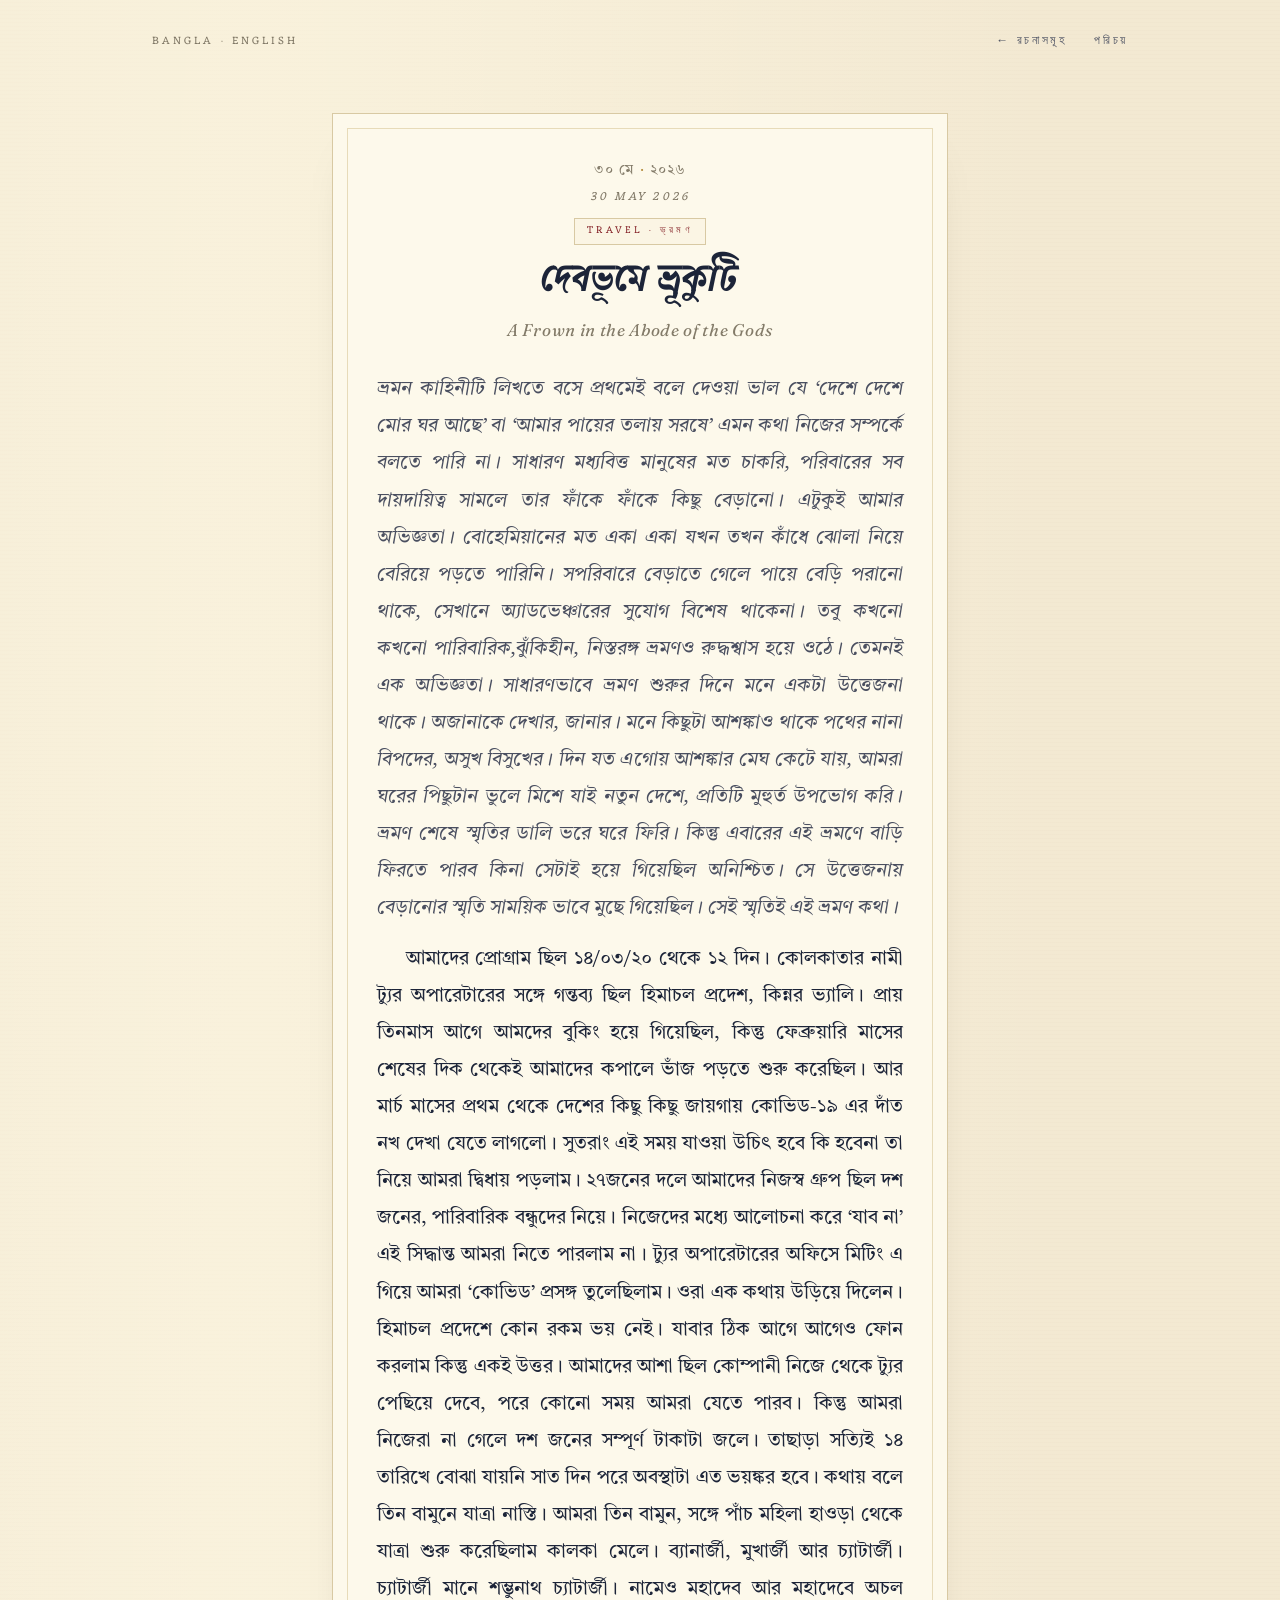
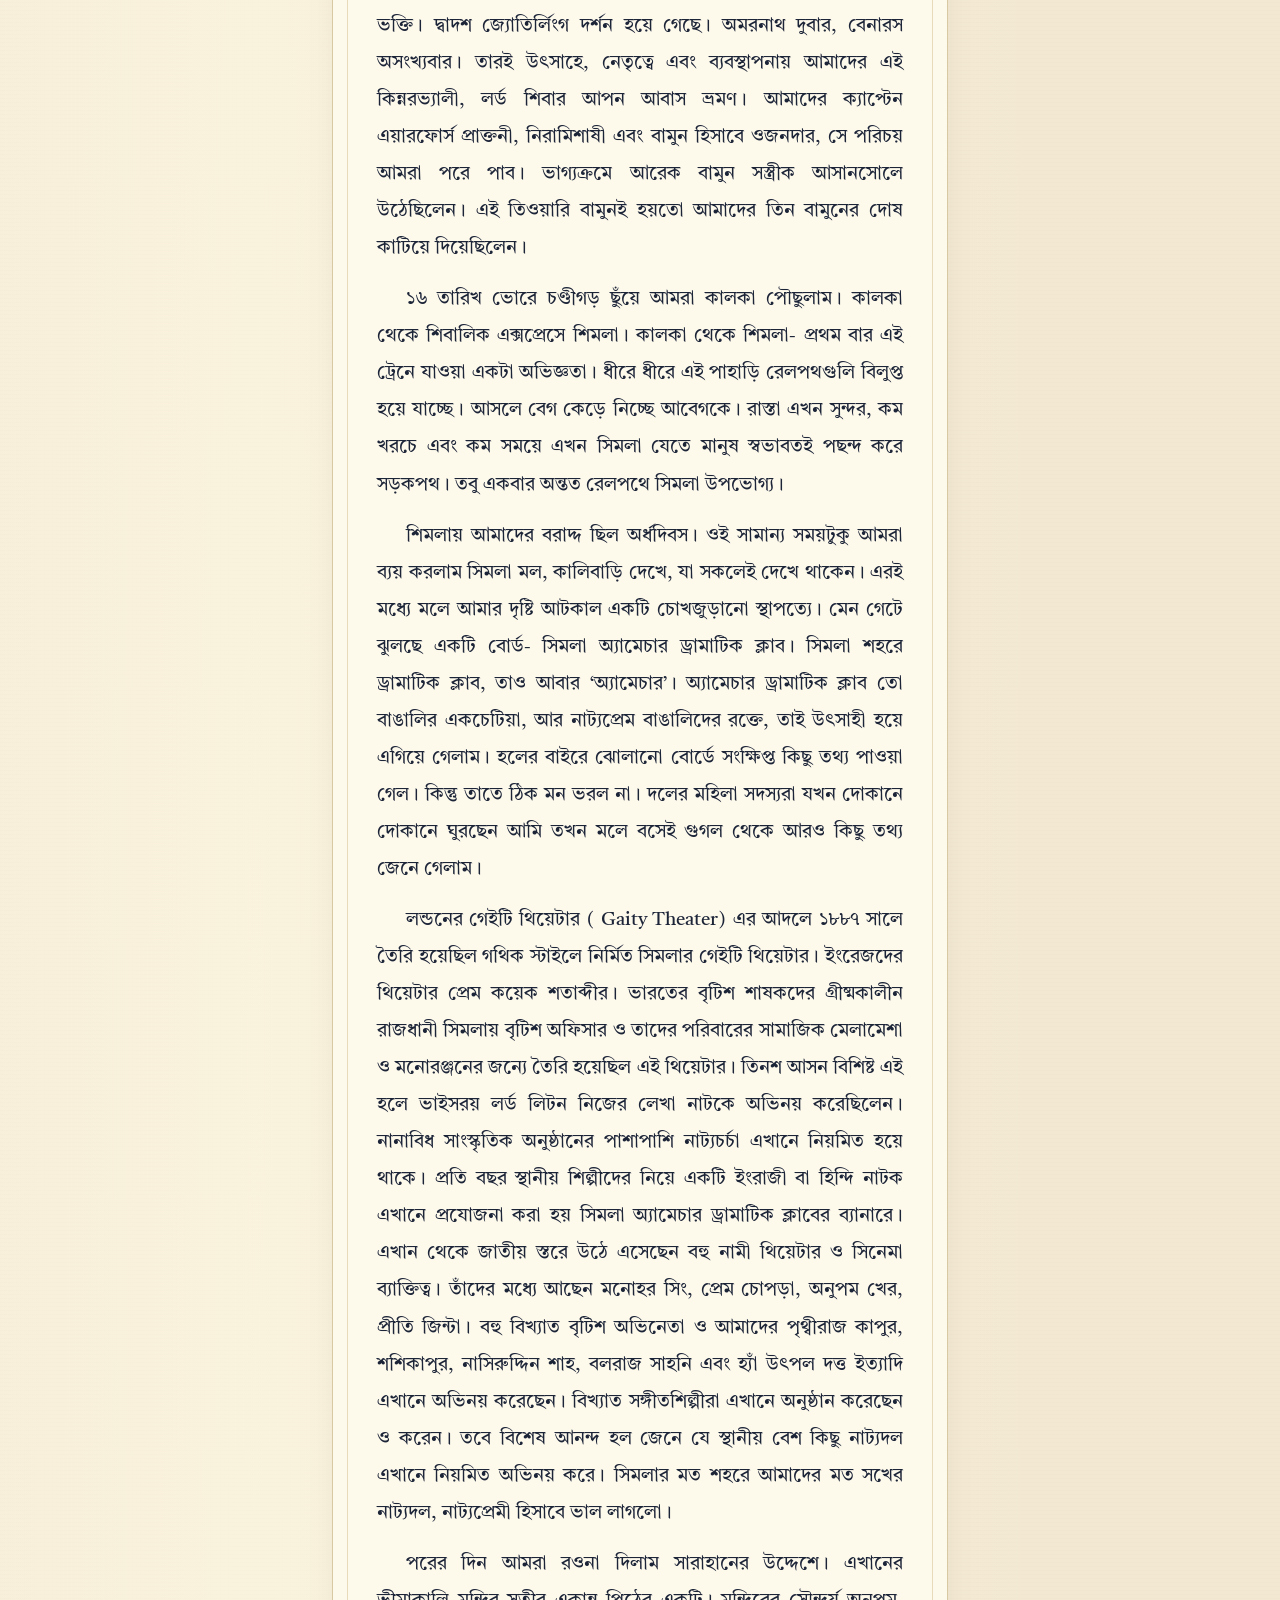
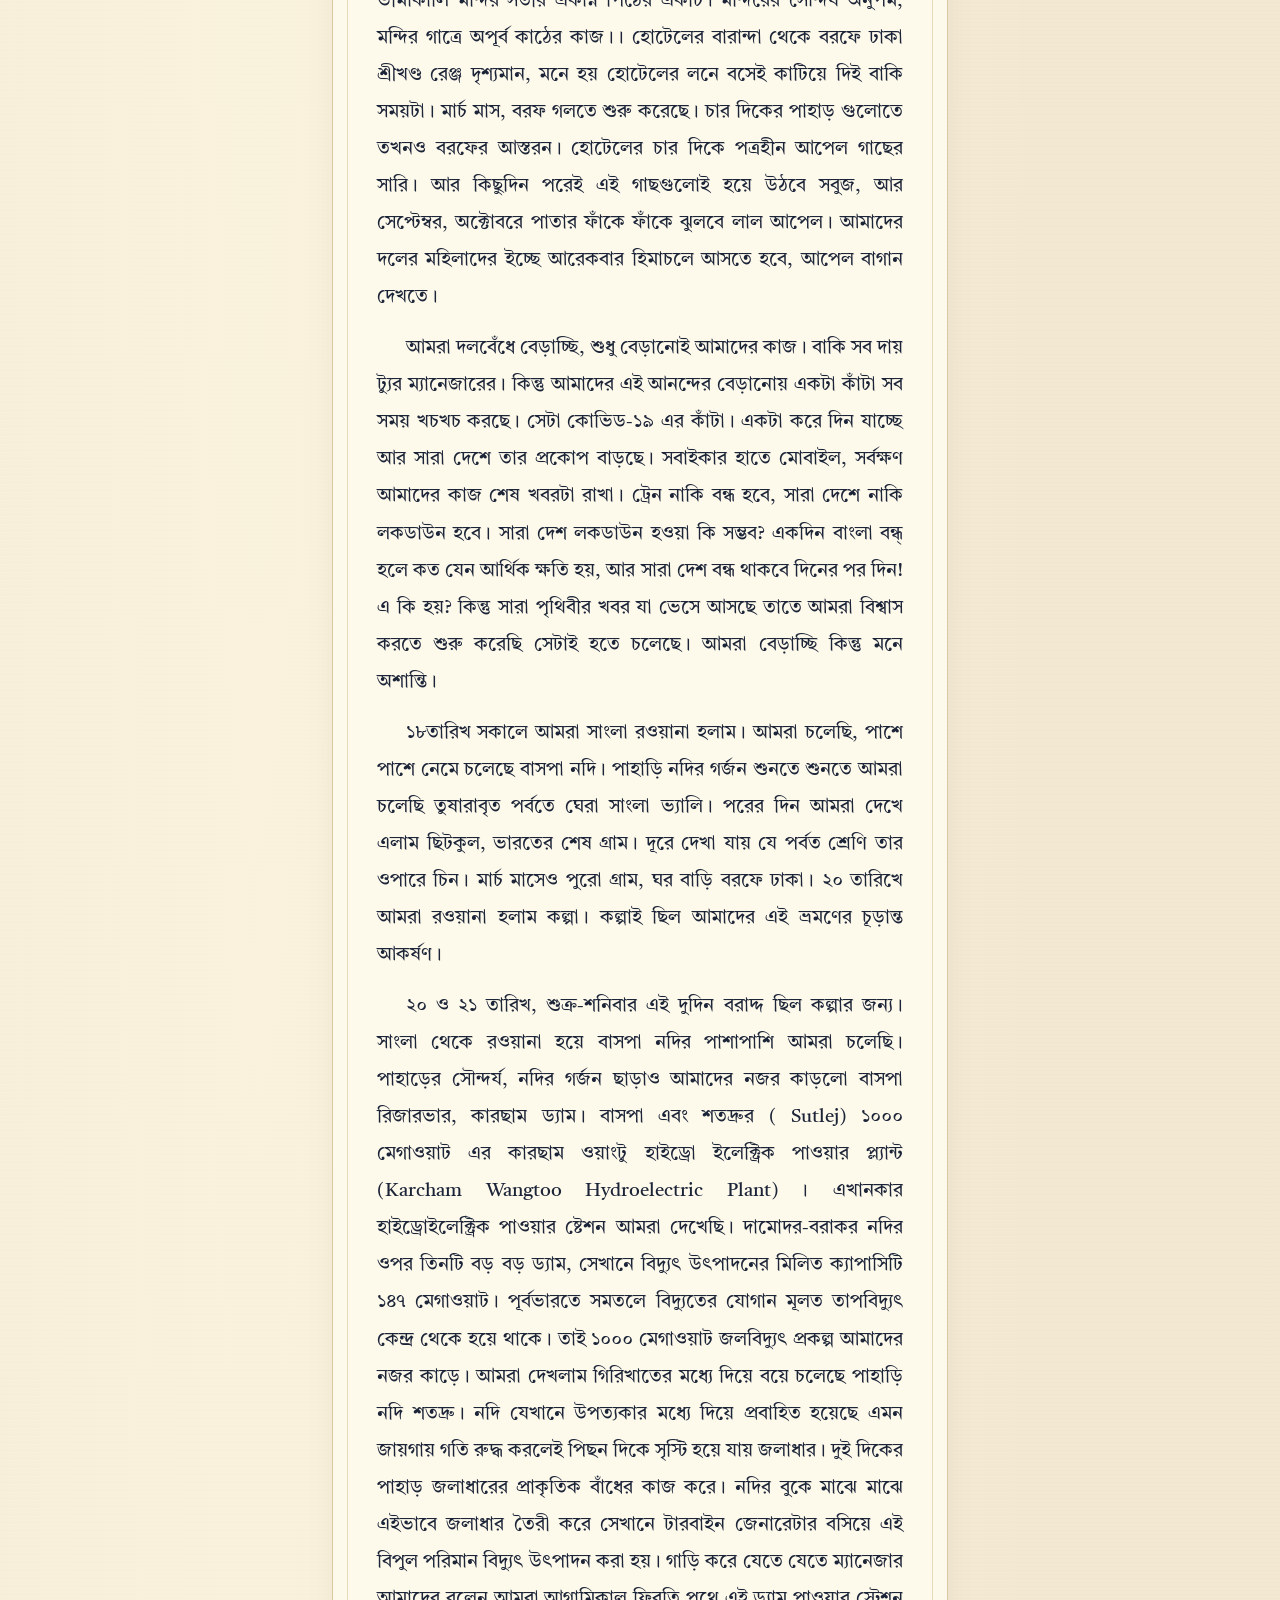
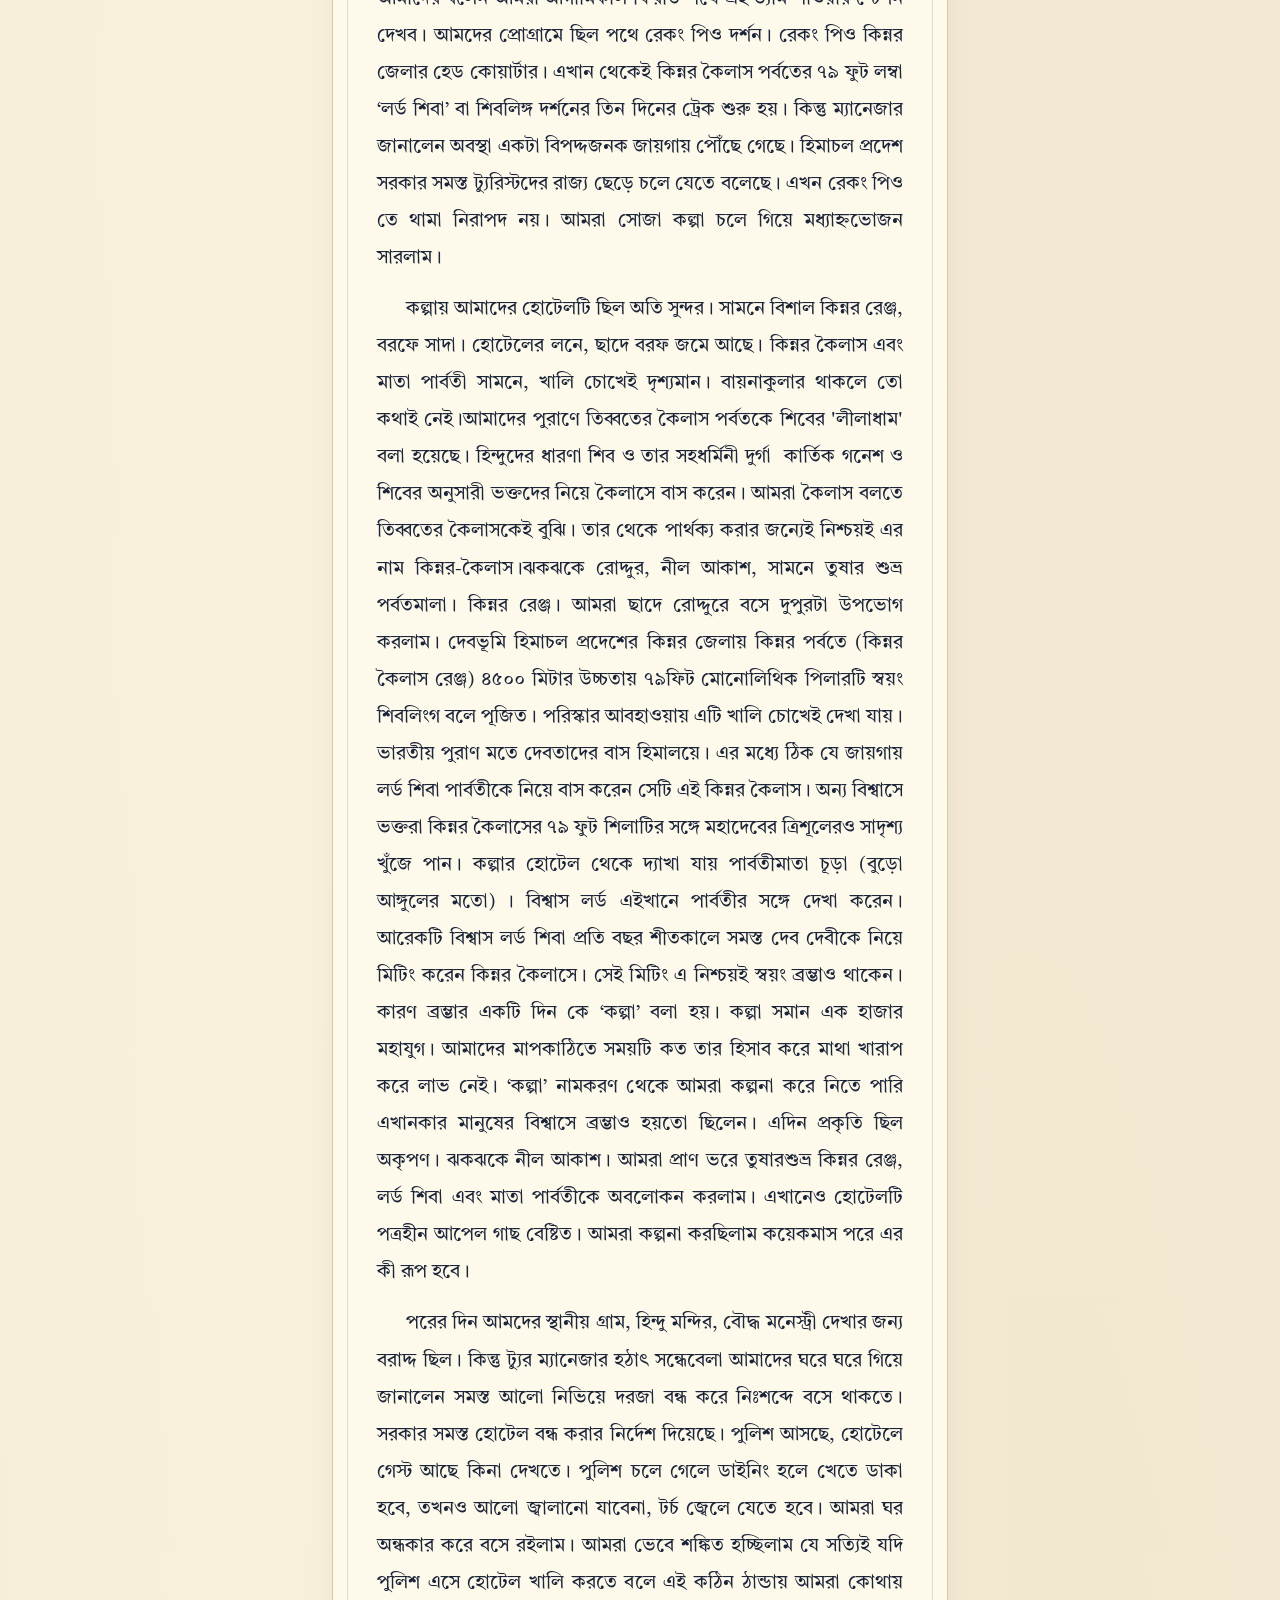
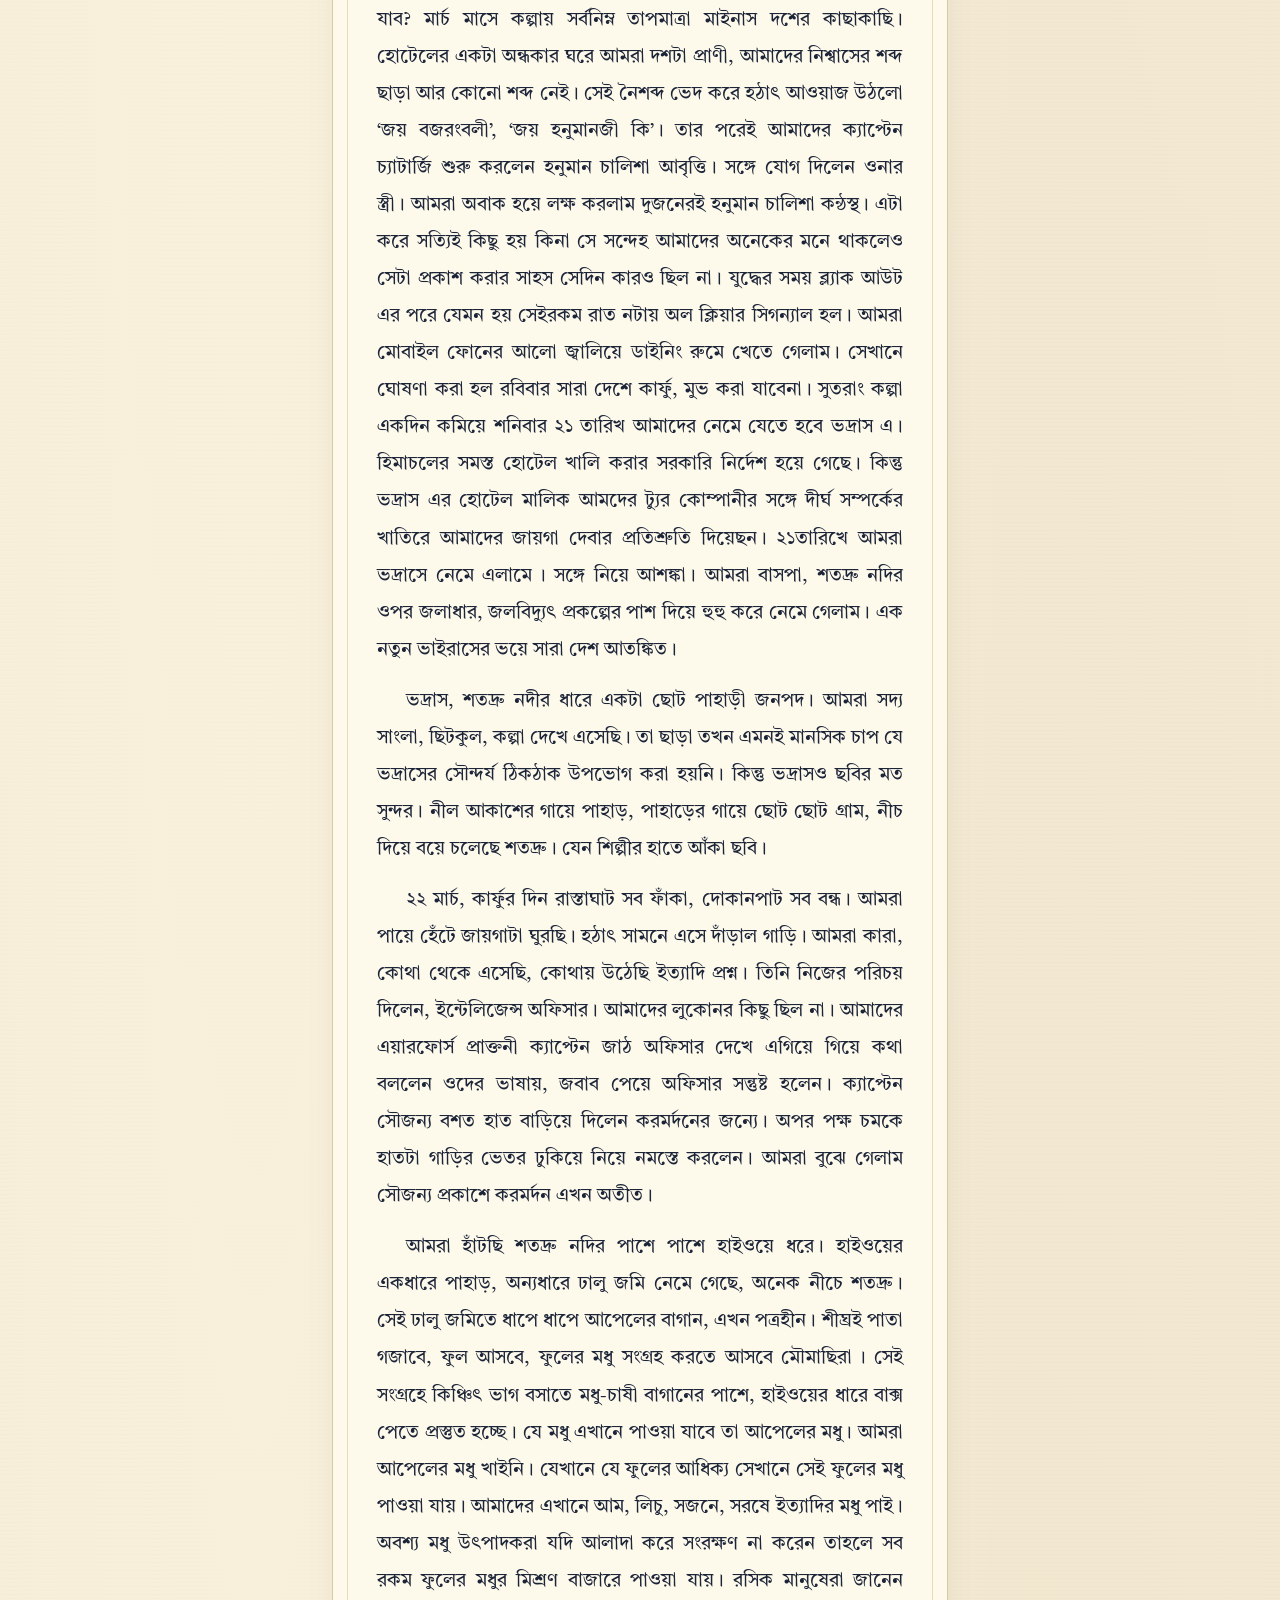
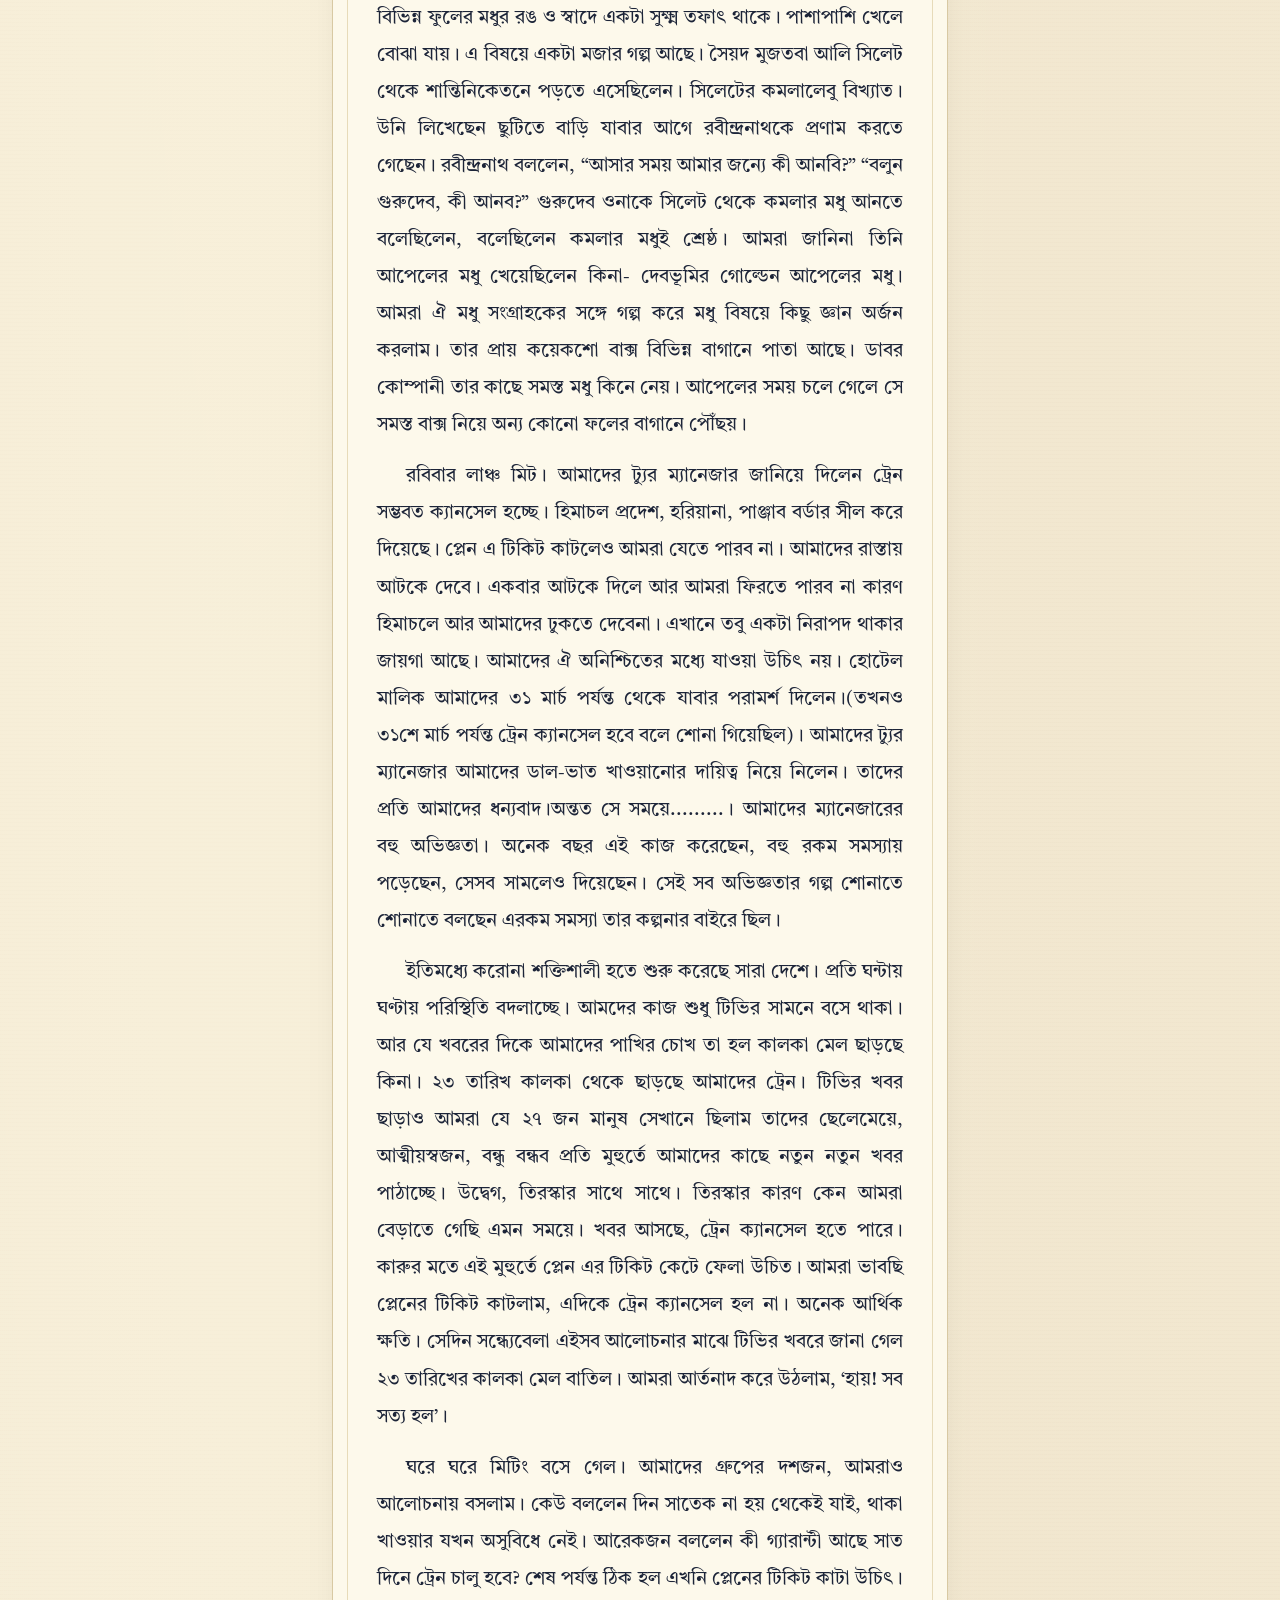
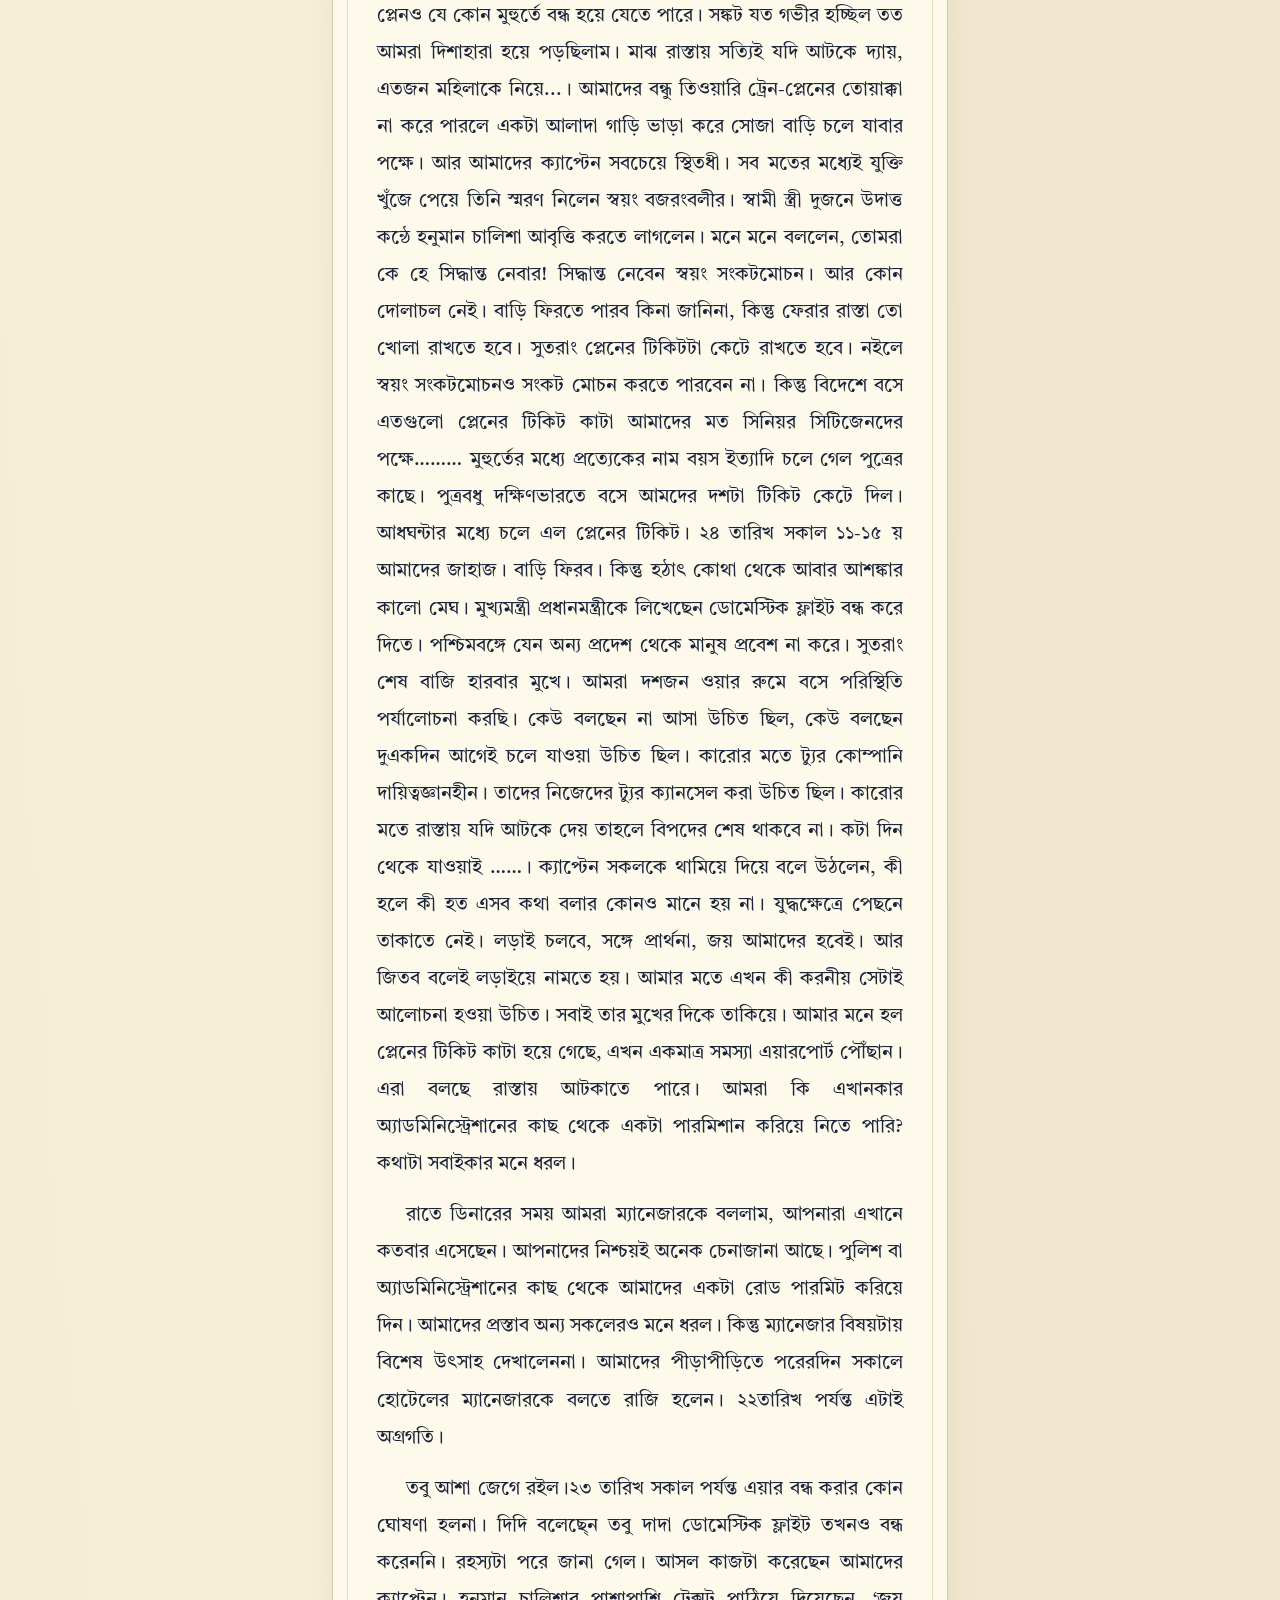
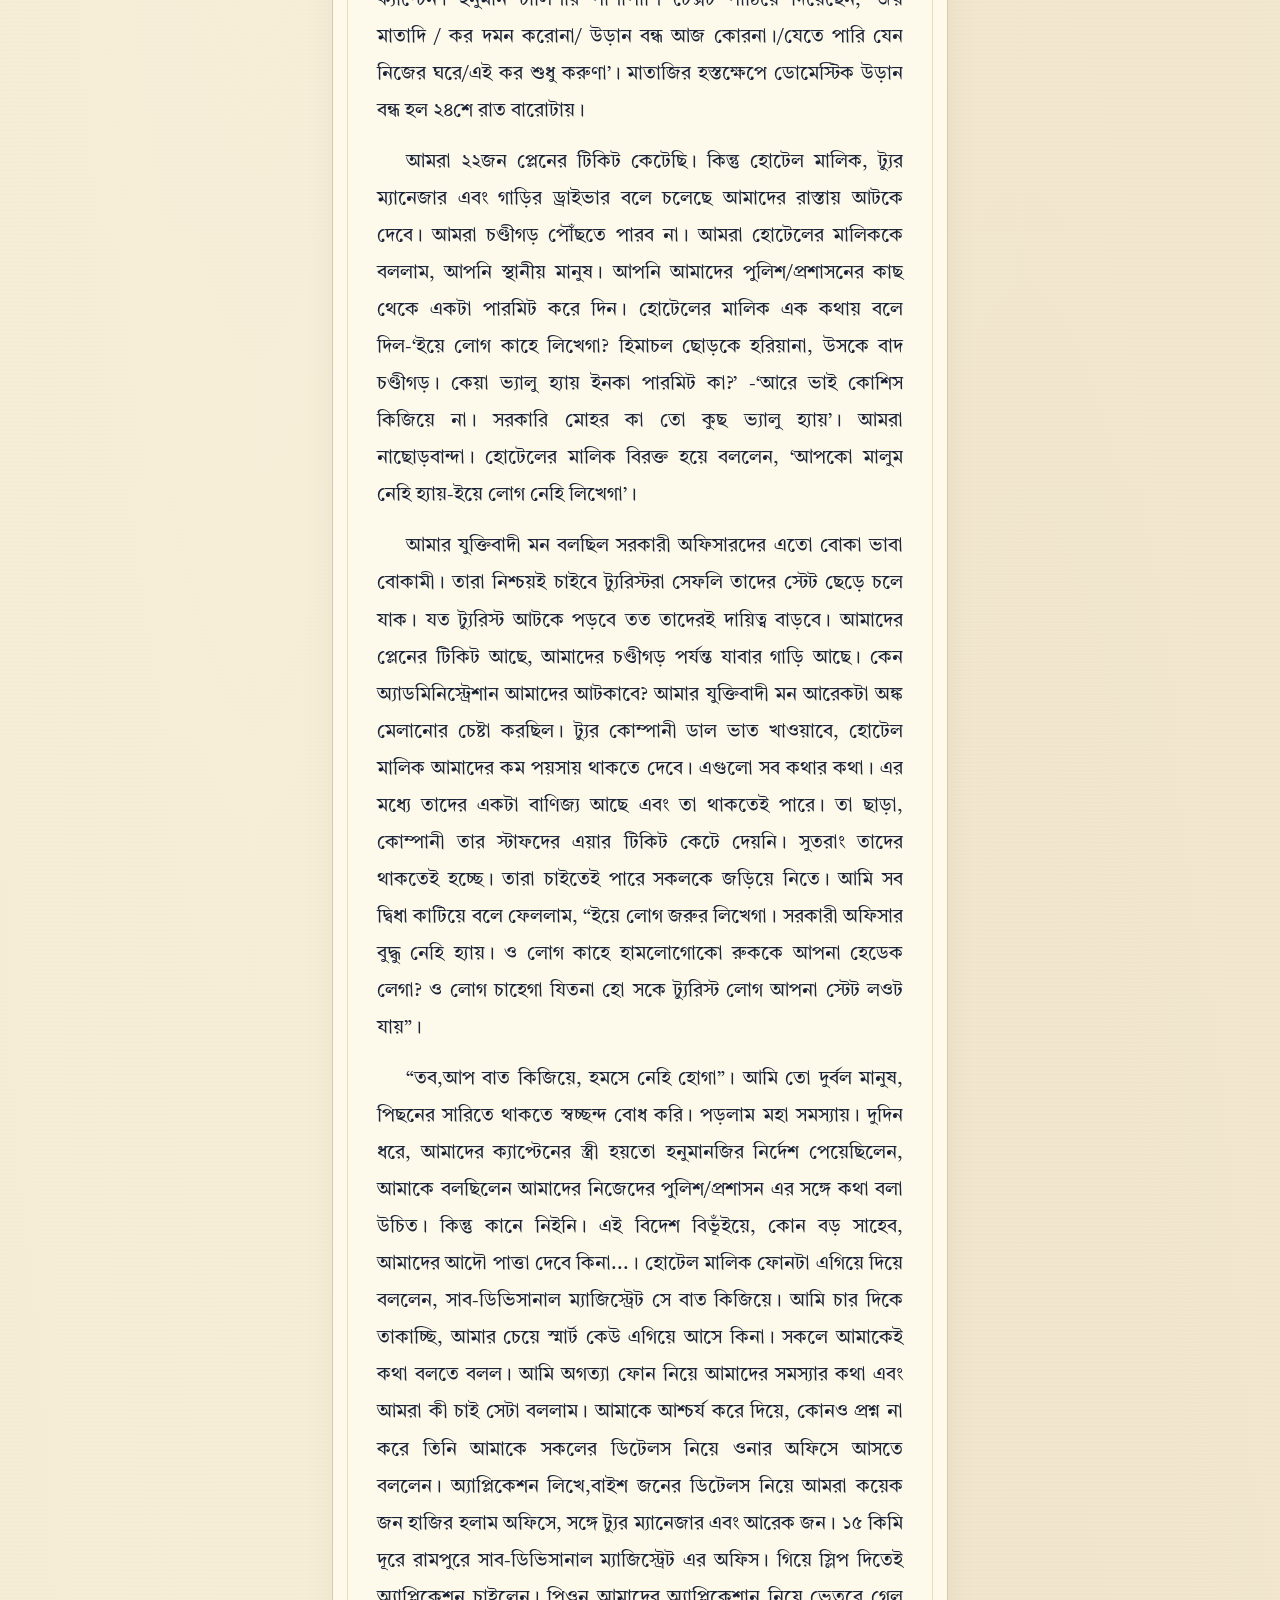
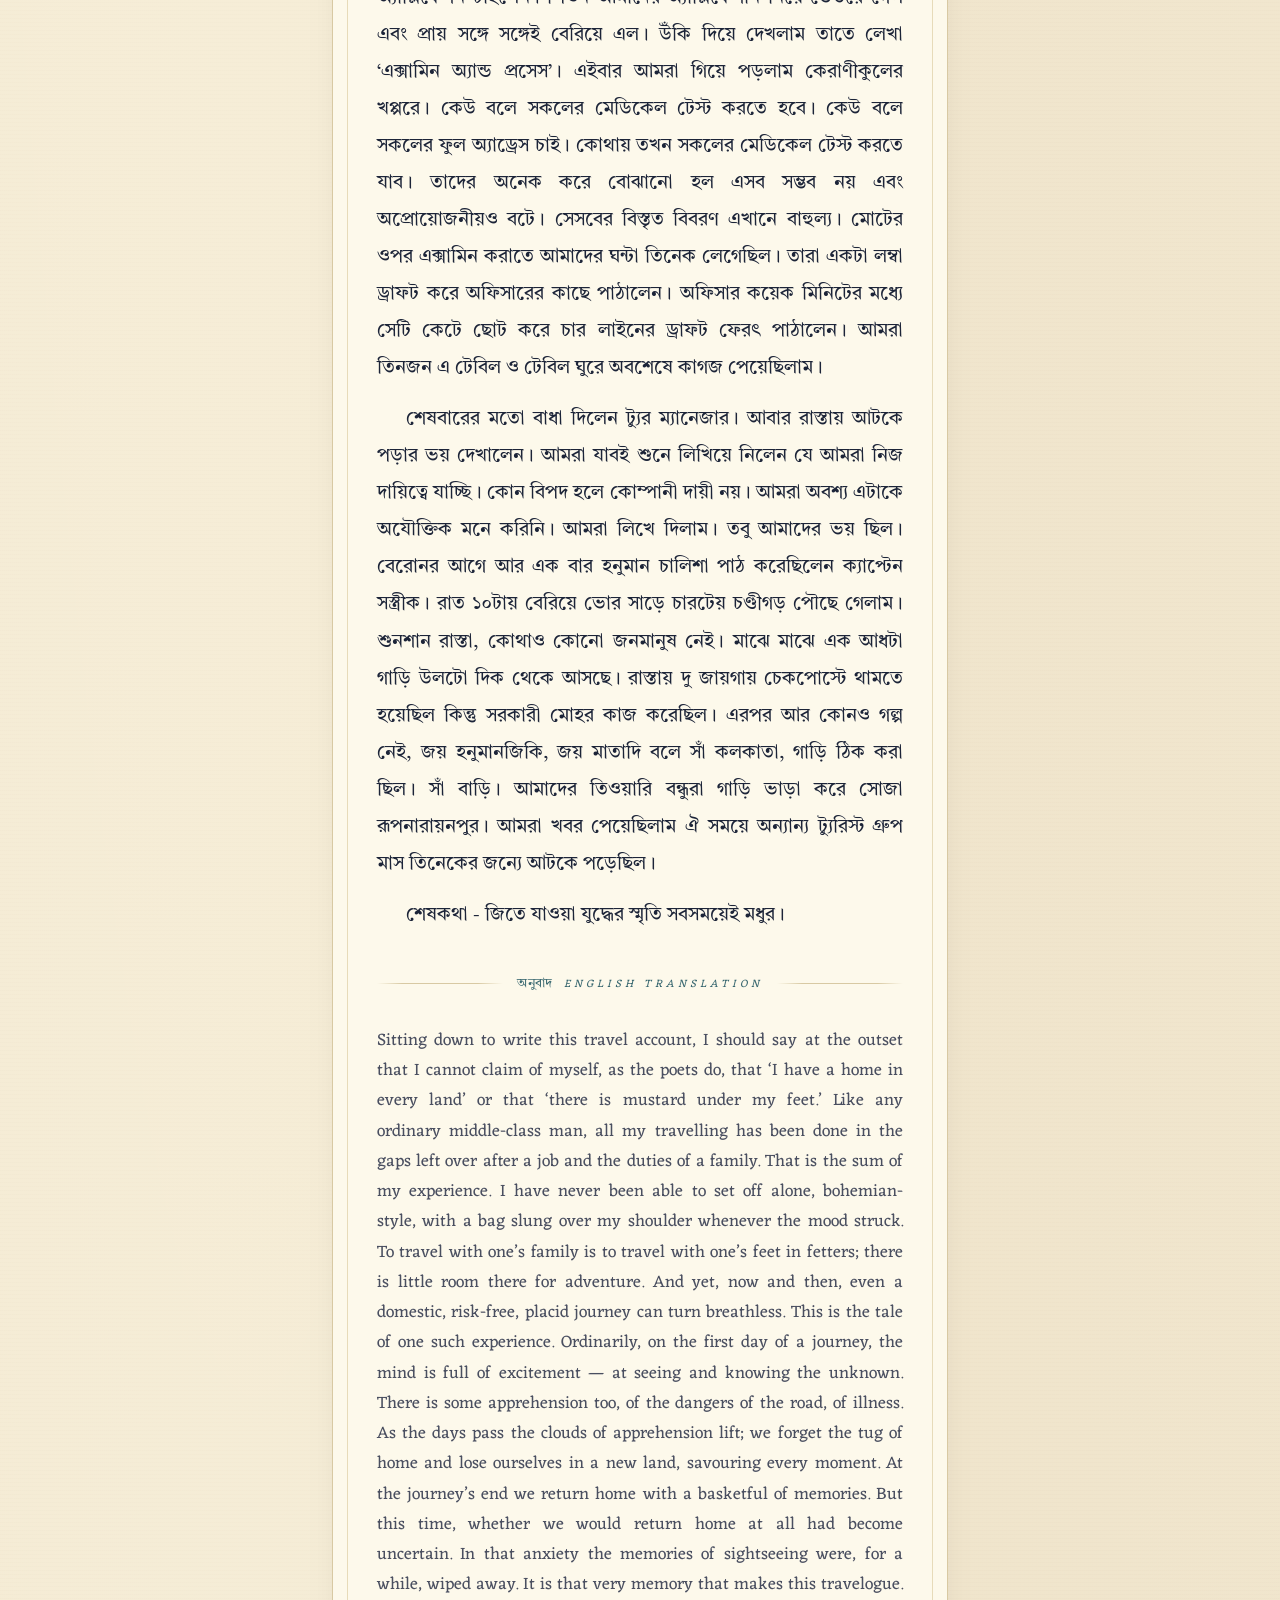
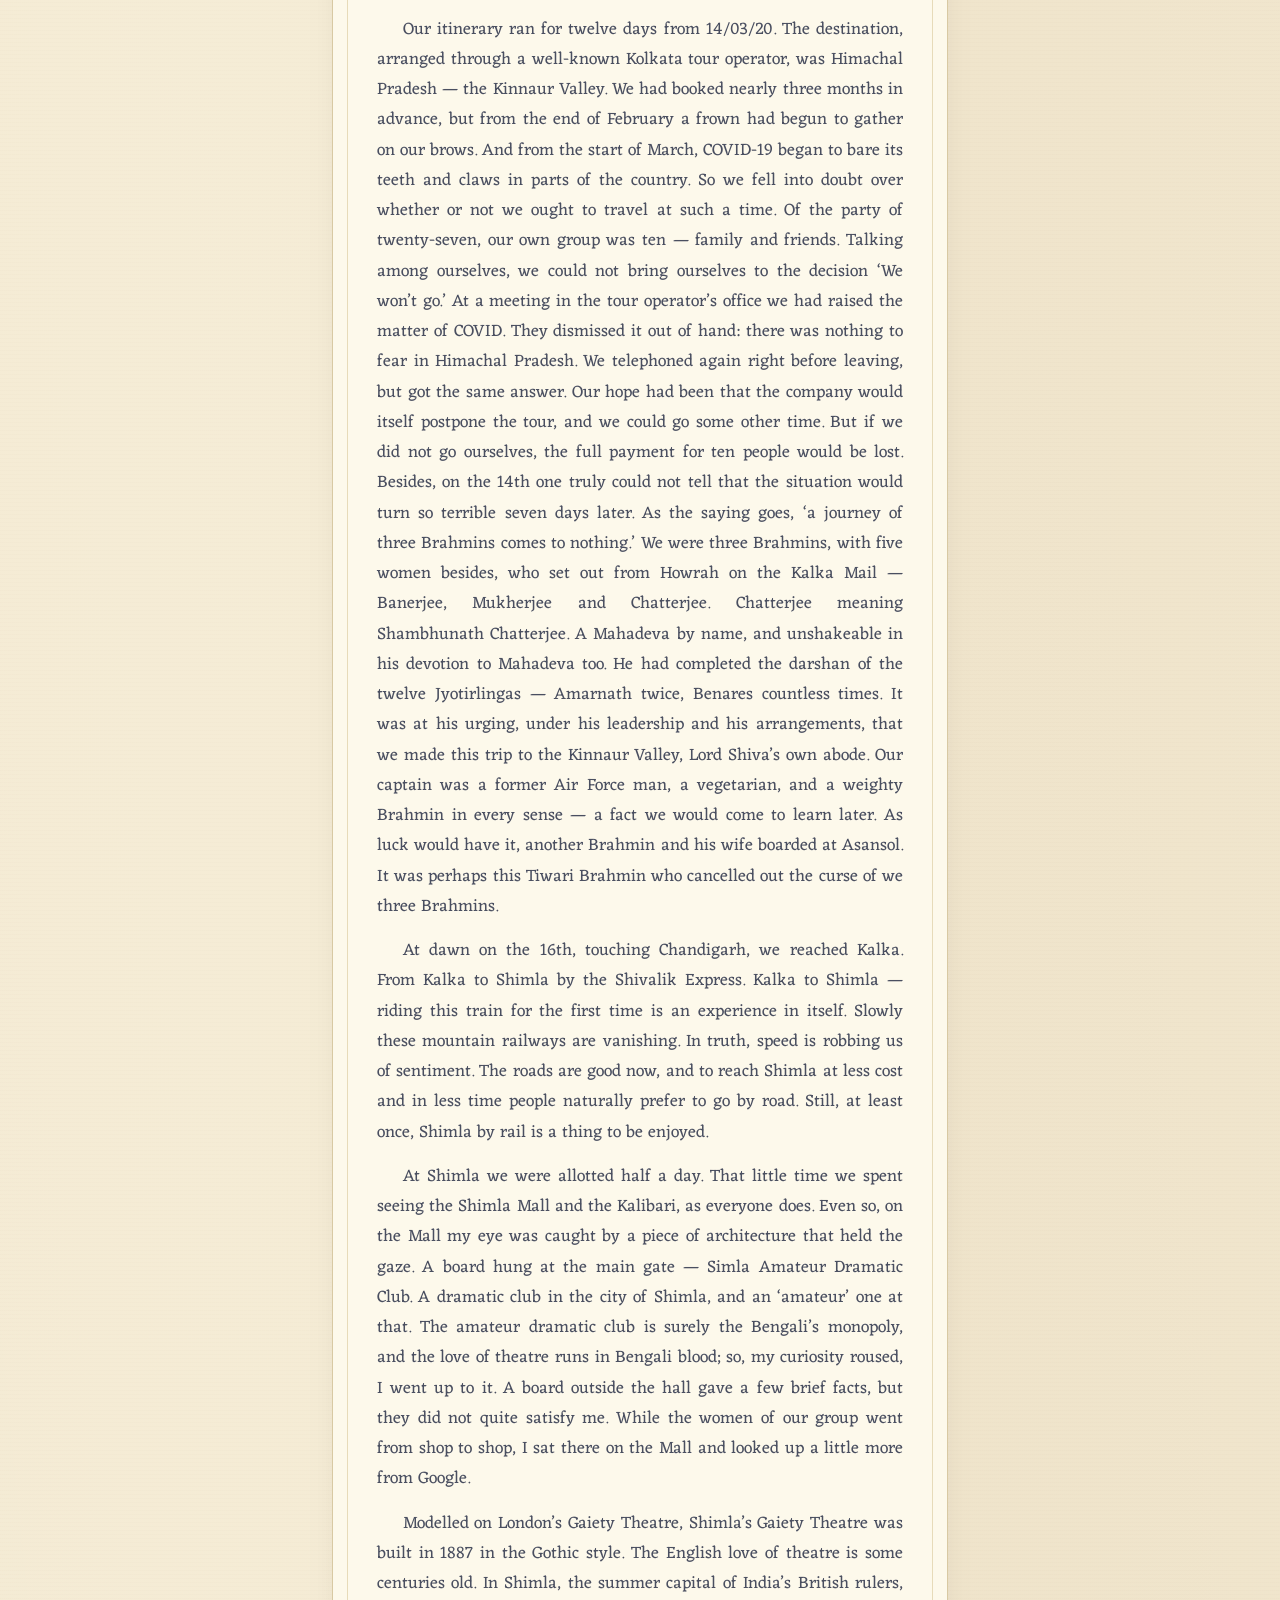
==== commit b40bf0cb: "Add English translation below the Bangla on the story page Co-Authored-By: Claude Opus 4.8 <noreply@" ====
--- a/debabhume-bhrukuti.html
+++ b/debabhume-bhrukuti.html
@@ -60,6 +60,37 @@
       <p>শেষবারের মতো বাধা দিলেন ট্যুর ম্যানেজার। আবার রাস্তায় আটকে পড়ার ভয় দেখালেন। আমরা যাবই শুনে লিখিয়ে নিলেন যে আমরা নিজ দায়িত্বে যাচ্ছি। কোন বিপদ হলে কোম্পানী দায়ী নয়। আমরা অবশ্য এটাকে অযৌক্তিক মনে করিনি। আমরা লিখে দিলাম।  তবু আমাদের ভয় ছিল। বেরোনর আগে আর এক বার হনুমান চালিশা পাঠ করেছিলেন ক্যাপ্টেন সস্ত্রীক। রাত ১০টায় বেরিয়ে ভোর সাড়ে চারটেয় চণ্ডীগড় পৌছে গেলাম। শুনশান রাস্তা, কোথাও কোনো জনমানুষ নেই। মাঝে মাঝে এক আধটা গাড়ি উলটো দিক থেকে আসছে। রাস্তায় দু জায়গায় চেকপোস্টে থামতে হয়েছিল কিন্তু সরকারী মোহর কাজ করেছিল। এরপর আর কোনও গল্প নেই, জয় হনুমানজিকি, জয় মাতাদি বলে সাঁ কলকাতা, গাড়ি ঠিক করা ছিল। সাঁ বাড়ি। আমাদের তিওয়ারি বন্ধুরা গাড়ি ভাড়া করে সোজা রূপনারায়নপুর। আমরা খবর পেয়েছিলাম ঐ সময়ে অন্যান্য ট্যুরিস্ট গ্রুপ মাস তিনেকের জন্যে আটকে পড়েছিল।</p>
       <p>শেষকথা - জিতে যাওয়া যুদ্ধের স্মৃতি সবসময়েই মধুর।</p>
     </div>
+
+    <div class="translation-divider">
+      <span class="label"><span class="bn">অনুবাদ</span>English Translation</span>
+    </div>
+
+    <div class="prose-en" lang="en">
+      <p>Sitting down to write this travel account, I should say at the outset that I cannot claim of myself, as the poets do, that ‘I have a home in every land’ or that ‘there is mustard under my feet.’ Like any ordinary middle-class man, all my travelling has been done in the gaps left over after a job and the duties of a family. That is the sum of my experience. I have never been able to set off alone, bohemian-style, with a bag slung over my shoulder whenever the mood struck. To travel with one’s family is to travel with one’s feet in fetters; there is little room there for adventure. And yet, now and then, even a domestic, risk-free, placid journey can turn breathless. This is the tale of one such experience. Ordinarily, on the first day of a journey, the mind is full of excitement — at seeing and knowing the unknown. There is some apprehension too, of the dangers of the road, of illness. As the days pass the clouds of apprehension lift; we forget the tug of home and lose ourselves in a new land, savouring every moment. At the journey’s end we return home with a basketful of memories. But this time, whether we would return home at all had become uncertain. In that anxiety the memories of sightseeing were, for a while, wiped away. It is that very memory that makes this travelogue.</p>
+      <p>Our itinerary ran for twelve days from 14/03/20. The destination, arranged through a well-known Kolkata tour operator, was Himachal Pradesh — the Kinnaur Valley. We had booked nearly three months in advance, but from the end of February a frown had begun to gather on our brows. And from the start of March, COVID-19 began to bare its teeth and claws in parts of the country. So we fell into doubt over whether or not we ought to travel at such a time. Of the party of twenty-seven, our own group was ten — family and friends. Talking among ourselves, we could not bring ourselves to the decision ‘We won’t go.’ At a meeting in the tour operator’s office we had raised the matter of COVID. They dismissed it out of hand: there was nothing to fear in Himachal Pradesh. We telephoned again right before leaving, but got the same answer. Our hope had been that the company would itself postpone the tour, and we could go some other time. But if we did not go ourselves, the full payment for ten people would be lost. Besides, on the 14th one truly could not tell that the situation would turn so terrible seven days later. As the saying goes, ‘a journey of three Brahmins comes to nothing.’ We were three Brahmins, with five women besides, who set out from Howrah on the Kalka Mail — Banerjee, Mukherjee and Chatterjee. Chatterjee meaning Shambhunath Chatterjee. A Mahadeva by name, and unshakeable in his devotion to Mahadeva too. He had completed the darshan of the twelve Jyotirlingas — Amarnath twice, Benares countless times. It was at his urging, under his leadership and his arrangements, that we made this trip to the Kinnaur Valley, Lord Shiva’s own abode. Our captain was a former Air Force man, a vegetarian, and a weighty Brahmin in every sense — a fact we would come to learn later. As luck would have it, another Brahmin and his wife boarded at Asansol. It was perhaps this Tiwari Brahmin who cancelled out the curse of we three Brahmins.</p>
+      <p>At dawn on the 16th, touching Chandigarh, we reached Kalka. From Kalka to Shimla by the Shivalik Express. Kalka to Shimla — riding this train for the first time is an experience in itself. Slowly these mountain railways are vanishing. In truth, speed is robbing us of sentiment. The roads are good now, and to reach Shimla at less cost and in less time people naturally prefer to go by road. Still, at least once, Shimla by rail is a thing to be enjoyed.</p>
+      <p>At Shimla we were allotted half a day. That little time we spent seeing the Shimla Mall and the Kalibari, as everyone does. Even so, on the Mall my eye was caught by a piece of architecture that held the gaze. A board hung at the main gate — Simla Amateur Dramatic Club. A dramatic club in the city of Shimla, and an ‘amateur’ one at that. The amateur dramatic club is surely the Bengali’s monopoly, and the love of theatre runs in Bengali blood; so, my curiosity roused, I went up to it. A board outside the hall gave a few brief facts, but they did not quite satisfy me. While the women of our group went from shop to shop, I sat there on the Mall and looked up a little more from Google.</p>
+      <p>Modelled on London’s Gaiety Theatre, Shimla’s Gaiety Theatre was built in 1887 in the Gothic style. The English love of theatre is some centuries old. In Shimla, the summer capital of India’s British rulers, this theatre was built for the social mingling and entertainment of British officers and their families. In this three-hundred-seat hall the Viceroy Lord Lytton acted in a play of his own writing. Alongside various cultural events, the practice of theatre goes on here regularly. Every year an English or Hindi play is produced here with local artists under the banner of the Simla Amateur Dramatic Club. Many a noted theatre and cinema personality has risen from here to the national stage — among them Manohar Singh, Prem Chopra, Anupam Kher, Preity Zinta. Many famous British actors, and our own Prithviraj Kapoor, Shashi Kapoor, Naseeruddin Shah, Balraj Sahni and, yes, Utpal Dutt and others, have performed here. Famous musicians have given, and still give, performances here. But it was a particular joy to learn that several local theatre troupes perform here regularly. As members of an amateur troupe ourselves, lovers of theatre, it warmed us to find this in a city like Shimla.</p>
+      <p>The next day we set out for Sarahan. The Bhimakali temple here is one of the fifty-one Shakti Pithas of Sati. The temple’s beauty is matchless, with exquisite woodwork on its walls. From the hotel balcony the snow-clad Shrikhand range was visible; one felt like spending the rest of the time sitting on the hotel lawn itself. It was March, the snow had begun to melt. The hills all around still wore their coat of snow. Around the hotel ran rows of leafless apple trees. In a few months these very trees would turn green, and in September and October red apples would hang among the leaves. The women of our group resolved that they must come to Himachal once more — to see the apple orchards.</p>
+      <p>We were travelling as a group; sightseeing was our only task. Every other responsibility was the tour manager’s. But in all this pleasant touring one thorn kept pricking — the thorn of COVID-19. With each passing day its outbreak grew across the country. Everyone had a mobile in hand, and our constant occupation was keeping up with the latest news. The trains, they said, would stop; there would be a lockdown across the whole country. Is a nationwide lockdown even possible? One day’s bandh in Bengal causes such financial loss — and the whole country shut down, day after day! How could that be? But from all the news drifting in from around the world, we had begun to believe that this was exactly what was coming. We were touring, but our minds were uneasy.</p>
+      <p>On the morning of the 18th we set out for Sangla. As we went, the Baspa river ran down alongside us. Listening to the roar of the mountain river, we travelled to the Sangla Valley, ringed by snow-covered peaks. The next day we went to see Chitkul, the last village of India. Beyond the mountain range visible in the distance lies China. Even in March the whole village, houses and all, lay buried in snow. On the 20th we set out for Kalpa. Kalpa was the chief attraction of this journey.</p>
+      <p>The two days of the 20th and 21st, Friday and Saturday, were allotted to Kalpa. Setting out from Sangla, we travelled alongside the Baspa. Besides the beauty of the hills and the river’s roar, our attention was caught by the Baspa Reservoir and the Karcham Dam — the 1000-megawatt Karcham Wangtoo Hydroelectric Plant on the Baspa and the Sutlej. We saw the hydroelectric power station here. On the Damodar–Barakar there are three great dams, whose combined generating capacity is 147 megawatts. In the plains of eastern India the supply of electricity comes mainly from thermal power stations. So a 1000-megawatt hydroelectric project catches our attention. We saw the mountain river Sutlej flowing through a gorge. Where a river runs through a valley, if its flow is dammed at such a place a reservoir forms behind it; the hills on either side serve as the reservoir’s natural embankment. By creating reservoirs on the river’s breast in this way and installing turbine-generators there, this vast quantity of electricity is produced. As we drove on, the manager told us we would see this dam and power station the next day on our way back. Our programme had included a visit to Reckong Peo on the way. Reckong Peo is the headquarters of Kinnaur district. It is from here that the three-day trek begins for the darshan of the 79-foot-tall ‘Lord Shiva,’ or Shivalinga, of Kinnaur Kailash. But the manager informed us that things had reached a dangerous point. The Himachal Pradesh government had asked all tourists to leave the state. Stopping at Reckong Peo now was not safe. We went straight on to Kalpa and had our lunch.</p>
+      <p>Our hotel at Kalpa was very beautiful. Before us stood the vast Kinnaur range, white with snow. Snow lay frozen on the hotel lawn and roof. Kinnaur Kailash and Mata Parvati stood in front, visible to the naked eye — and with binoculars, needless to say. In our Puranas the Kailash of Tibet is called Shiva’s ‘pleasure-abode.’ Hindus believe that Shiva lives on Kailash with his consort Durga, with Kartik and Ganesh, and with the devotees who follow him. By Kailash we usually mean the Kailash of Tibet; it must be to distinguish it from that one that this is named Kinnaur Kailash. Brilliant sunshine, a blue sky, and before us a range of snow-white peaks — the Kinnaur range. We sat on the roof in the sun and enjoyed the afternoon. In the Kinnaur mountains (the Kinnaur Kailash range) of Kinnaur district in Himachal Pradesh, the land of the gods, at a height of 4500 metres, the 79-foot monolithic pillar is worshipped as Shiva’s own linga. In clear weather it can be seen with the naked eye. According to Indian myth the gods dwell in the Himalayas; and the exact place within them where Lord Shiva lives with Parvati is this Kinnaur Kailash. In another belief, devotees find in the 79-foot rock of Kinnaur Kailash a likeness to Mahadeva’s trident as well. From the Kalpa hotel one can see the Parvati-Mata peak (shaped like a thumb). It is believed that here the Lord meets Parvati. Another belief holds that every winter Lord Shiva holds a meeting at Kinnaur Kailash with all the gods and goddesses. Brahma himself must surely attend that meeting — for one day of Brahma is called a ‘kalpa.’ A kalpa equals a thousand mahayugas. There is no point in addling one’s brain calculating how long that is by our measure. From the name ‘Kalpa’ we may imagine that in the belief of the people here, Brahma too was perhaps present. That day nature was ungrudging — a bright blue sky. To our heart’s content we beheld the snow-white Kinnaur range, Lord Shiva and Mata Parvati. Here too the hotel was girdled by leafless apple trees. We were imagining what form it would take a few months later.</p>
+      <p>The next day was set aside for seeing the local village, the Hindu temple and the Buddhist monastery. But suddenly, in the evening, the tour manager went room to room telling us to turn off all the lights, lock the doors and sit in silence. The government had ordered all hotels closed. The police were coming to check whether there were guests in the hotel. Once the police had gone we would be called to eat in the dining hall — and even then no lights could be lit; we would have to go by torchlight. We sat in our darkened rooms, growing anxious at the thought that if the police did come and order the hotel emptied, where would we go in this bitter cold? In March the minimum temperature at Kalpa is near minus ten. In one dark room of the hotel, we ten souls — not a sound but the sound of our breathing. Piercing that silence, suddenly a cry went up: ‘Jai Bajrangbali!’ ‘Jai Hanuman ji ki!’ And then our captain, Chatterjee, began to recite the Hanuman Chalisa. His wife joined in. We noted with astonishment that both had the Hanuman Chalisa by heart. Though many of us harboured a doubt as to whether this actually did any good, none had the courage that day to voice it. As in a wartime blackout, at nine o’clock came the all-clear. We lit our mobile-phone torches and went to eat in the dining room. There it was announced that on Sunday there would be a curfew across the whole country; no one could move. So, cutting Kalpa short by a day, on Saturday the 21st we would have to come down to Bhadras. The government’s order to empty all of Himachal’s hotels had come through. But the hotel owner at Bhadras, out of his long relationship with our tour company, had promised to make room for us. On the 21st we came down to Bhadras, carrying our apprehension with us. We swept down past the reservoirs and hydroelectric projects on the Baspa and the Sutlej. In fear of a new virus the whole country was in panic.</p>
+      <p>Bhadras is a small hill settlement on the bank of the Sutlej. We had just come from seeing Sangla, Chitkul and Kalpa. Moreover the mental strain was such by then that we could not properly enjoy Bhadras’s beauty. But Bhadras too is as pretty as a picture — hills against the blue sky, little villages on the hillsides, and the Sutlej flowing below. Like a painting from an artist’s hand.</p>
+      <p>On the 22nd of March, the curfew day, the roads were all empty and the shops all shut. We were going about the place on foot. Suddenly a car pulled up in front of us. Who were we, where had we come from, where were we staying, and so on. He introduced himself: an intelligence officer. We had nothing to hide. Our former Air Force captain, seeing a Jat officer, went up and spoke in their own tongue; satisfied with the replies, the officer was content. Out of courtesy the captain stretched out his hand for a handshake. Startled, the other man drew his hand back into the car and offered a namaste. We understood then that the handshake, as a gesture of courtesy, was now a thing of the past.</p>
+      <p>We were walking along the highway beside the Sutlej. On one side of the highway were hills; on the other the land sloped down, and far below ran the Sutlej. On that sloping land, in terraces, were apple orchards, now leafless. Soon leaves would sprout, flowers would come, and the bees would come to gather the flowers’ nectar. To claim a small share of that harvest, the honey-farmer was getting ready, setting his boxes beside the orchards, along the highway. The honey to be had here is apple honey. We did not taste apple honey. Wherever a particular flower is abundant, the honey of that flower is to be had. Here at home we get the honey of mango, lychee, drumstick, mustard and the like. Of course, if the honey producers do not store it separately, a blend of every kind of flower-honey is what reaches the market. Connoisseurs know that the honey of different flowers has a subtle difference in colour and taste; eaten side by side, it can be told apart. There is an amusing story about this. Syed Mujtaba Ali had come from Sylhet to study at Santiniketan. Sylhet’s oranges are famous. He wrote that before going home for the holidays he went to make his pranam to Rabindranath. Rabindranath said, “When you come back, what will you bring for me?” “Tell me, Gurudev, what shall I bring?” Gurudev asked him to bring orange honey from Sylhet, saying orange honey was the best. We do not know whether he ever tasted apple honey — the golden-apple honey of the land of the gods. Chatting with that honey-collector, we gathered a little knowledge about honey. He has some several hundred boxes set out in various orchards. The Dabur company buys up all his honey. When the apple season is over, he takes all those boxes off to some other fruit orchard.</p>
+      <p>Sunday, the lunch meeting. Our tour manager informed us that the trains were probably being cancelled. Himachal Pradesh, Haryana and Punjab had sealed their borders. Even if we bought air tickets we would not be able to go; they would stop us on the road. And once stopped we could not return, because they would not let us back into Himachal. Here, at least, was a safe place to stay. We ought not to set out into that uncertainty. The hotel owner advised us to stay on until the 31st of March (it was being said then that the trains would be cancelled until the 31st). Our tour manager took on the responsibility of feeding us simple dal and rice. Our thanks to them — at least at that time…… Our manager had much experience. He had done this work for many years, faced many kinds of trouble, and handled them all. Telling us tales of all that experience, he said this kind of trouble was beyond his imagining.</p>
+      <p>Meanwhile corona had begun to gather strength across the country. The situation changed by the hour. Our only occupation was sitting before the television. And the news on which our eyes were fixed like a hawk’s was whether the Kalka Mail would run. On the 23rd our train was to leave from Kalka. Besides the TV news, the children, relatives and friends of all twenty-seven of us there were sending fresh news every moment — anxiety and reproach together. Reproach, because why had we gone travelling at such a time. News came that the trains might be cancelled. Some felt that at this moment we ought to book air tickets at once. We thought: suppose we book air tickets and then the train is not cancelled — a great financial loss. That evening, in the midst of all this discussion, the TV news told us that the 23rd’s Kalka Mail was cancelled. We cried out: ‘Alas! It has all come true.’</p>
+      <p>Room by room, meetings were convened. We ten of our group also sat down to discuss. Someone said, let us just stay on a week or so, since there’s no trouble about board and lodging. Another said, what guarantee is there that the trains will run in seven days? In the end it was decided that we should book air tickets right away — the planes too might stop at any moment. The deeper the crisis grew, the more bewildered we became. If they really did stop us midway, with so many women along… Our friend Tiwari, caring nothing for trains or planes, was all for hiring a separate car if possible and going straight home. And our captain was the most composed of all. Finding reason in every opinion, he took refuge in Bajrangbali himself. Husband and wife both began, in resonant voices, to recite the Hanuman Chalisa. In his mind he said: who are you to decide! The decision will be made by Sankatmochan himself. There is no more wavering. Whether or not we get home I do not know, but we must keep the road home open. So the air tickets must be booked — otherwise even Sankatmochan himself cannot relieve the crisis. But to book so many air tickets from afar, for senior citizens like us… In a moment everyone’s name, age and so on went off to the son. The daughter-in-law, sitting in South India, booked our ten tickets. Within half an hour the air tickets arrived. On the 24th at 11:15 in the morning was our flight. We would go home. But suddenly, from somewhere, the black clouds of apprehension again. The Chief Minister had written to the Prime Minister to stop domestic flights — so that people might not enter West Bengal from other states. So our last gamble was on the verge of being lost. We ten sat in the war room reviewing the situation. Someone said we ought not to have come; someone said we ought to have left a day or two earlier. Some held the tour company irresponsible — they should have cancelled their own tour. Some said that if we were stopped on the road there would be no end to the trouble. Better to stay on a few days… The captain stopped everyone and spoke up: there is no sense in talk of what-might-have-been. On the battlefield one does not look back. The fight will go on, with prayer alongside; victory will surely be ours. And it is only because one means to win that one enters the fight. In my view, what we should discuss is what is to be done now. Everyone looked to him. It seemed to me that the air tickets were booked, and now the only problem was reaching the airport. These people say we may be stopped on the road. Can we get some kind of permission from the administration here? The idea appealed to everyone.</p>
+      <p>At dinner that night we said to the manager: you have come here so many times, you surely have many contacts. Get us a road permit from the police or the administration. Our proposal appealed to all the others too. But the manager showed no particular enthusiasm for the matter. At our insistence he agreed to speak to the hotel manager the next morning. Up to the 22nd, this was the extent of our progress.</p>
+      <p>Still, hope stayed alive. Up to the morning of the 23rd no announcement came of stopping flights. ‘Didi’ had asked, yet ‘Dada’ had not yet stopped the domestic flights. The mystery was solved later. The real work had been done by our captain. Alongside the Hanuman Chalisa, he had sent off a text: ‘Jai Mata di / crush the corona / do not stop the flights today / that I may reach my own home / grant only this mercy.’ By the Mother’s intervention, domestic flights were stopped at midnight on the 24th.</p>
+      <p>We twenty-two had booked air tickets. But the hotel owner, the tour manager and the car driver kept saying we would be stopped on the road — we would not reach Chandigarh. We said to the hotel owner: you are a local man; get us a permit from the police or administration. The hotel owner said flatly, ‘Why would these people write you one? Leave Himachal, then Haryana, then Chandigarh — what value does their permit have?’ ‘Come, brother, just try. A government stamp surely has some value.’ We would not let go. Annoyed, the hotel owner said, ‘You don’t understand — these people won’t write it.’</p>
+      <p>My rational mind told me it was foolish to think government officers so stupid. They would surely want the tourists to leave their state safely. The more tourists got stranded, the more their own responsibility would grow. We had air tickets; we had a car to take us as far as Chandigarh — why would the administration stop us? My rational mind tried to work out another sum, too. The tour company would feed us dal and rice, the hotel owner would let us stay cheaply — these were all just words. There was a business interest in it for them, and that is fair enough. Besides, the company had not bought air tickets for its staff, so they had to stay on; they might well want to draw everyone in with them. Casting off all hesitation, I came out with it: ‘These people will certainly write it. Government officers are not fools. Why would they take on the headache of keeping us back? They would want as many tourists as possible to return to their own states.’</p>
+      <p>‘Then you speak to them; we can’t do it.’ Now, I am a feeble man, comfortable in the back row. I landed in a fine fix. For two days the captain’s wife — perhaps she had had instructions from Hanuman ji — had been telling me that we ought to speak to the police and administration ourselves. But I had not listened. In this foreign land, would some big sahib pay us any heed at all…? The hotel owner pushed the phone toward me and said, ‘Speak to the Sub-Divisional Magistrate.’ I looked around to see if anyone smarter than me would step forward. Everyone told me to do the talking. So, willy-nilly, I took the phone and explained our problem and what we wanted. To my astonishment, without a single question, he asked me to come to his office with everyone’s details. Writing out an application, with the details of twenty-two people, a few of us turned up at the office, along with the tour manager and one other. The Sub-Divisional Magistrate’s office was at Rampur, 15 km away. As soon as we handed in our slip, he asked for the application. The peon took our application inside and came out almost at once. Peering at it, I saw written on it ‘Examine and process.’ Now we fell into the clutches of the clerks. One said everyone must have a medical test. One said everyone’s full address was needed. Where were we to go for everyone’s medical test just then? They were made to understand, at length, that all this was impossible and unnecessary too. A detailed account of all that would be superfluous here. On the whole the ‘examining’ took us some three hours. They drew up a long draft and sent it to the officer. Within a few minutes the officer cut it down and sent back a short, four-line draft. We three, going from this table to that, at last got our paper.</p>
+      <p>For the last time the tour manager raised an objection, frightening us again with being stopped on the road. Hearing that we would go no matter what, he had us write that we were going on our own responsibility — that if any harm came, the company was not liable. We did not, in fact, think this unreasonable, and we wrote it down. Yet our fear remained. Before setting out, the captain and his wife recited the Hanuman Chalisa once more. Leaving at 10 at night, we reached Chandigarh by half past four in the morning. The roads were deserted, not a soul anywhere. Now and then a stray car came from the opposite direction. At two places on the road we had to stop at checkposts, but the government stamp did its work. After this there is no more story — crying ‘Jai Hanuman ji ki, Jai Mata di,’ off to Kolkata in a flash; the car had been arranged. Off home in a flash. Our Tiwari friends hired a car and went straight to Rupnarayanpur. We had heard that at that time other tourist groups were stranded for some three months.</p>
+      <p>A final word — the memory of a battle won is always sweet.</p>
+    </div>
   </article>
 
 </section>
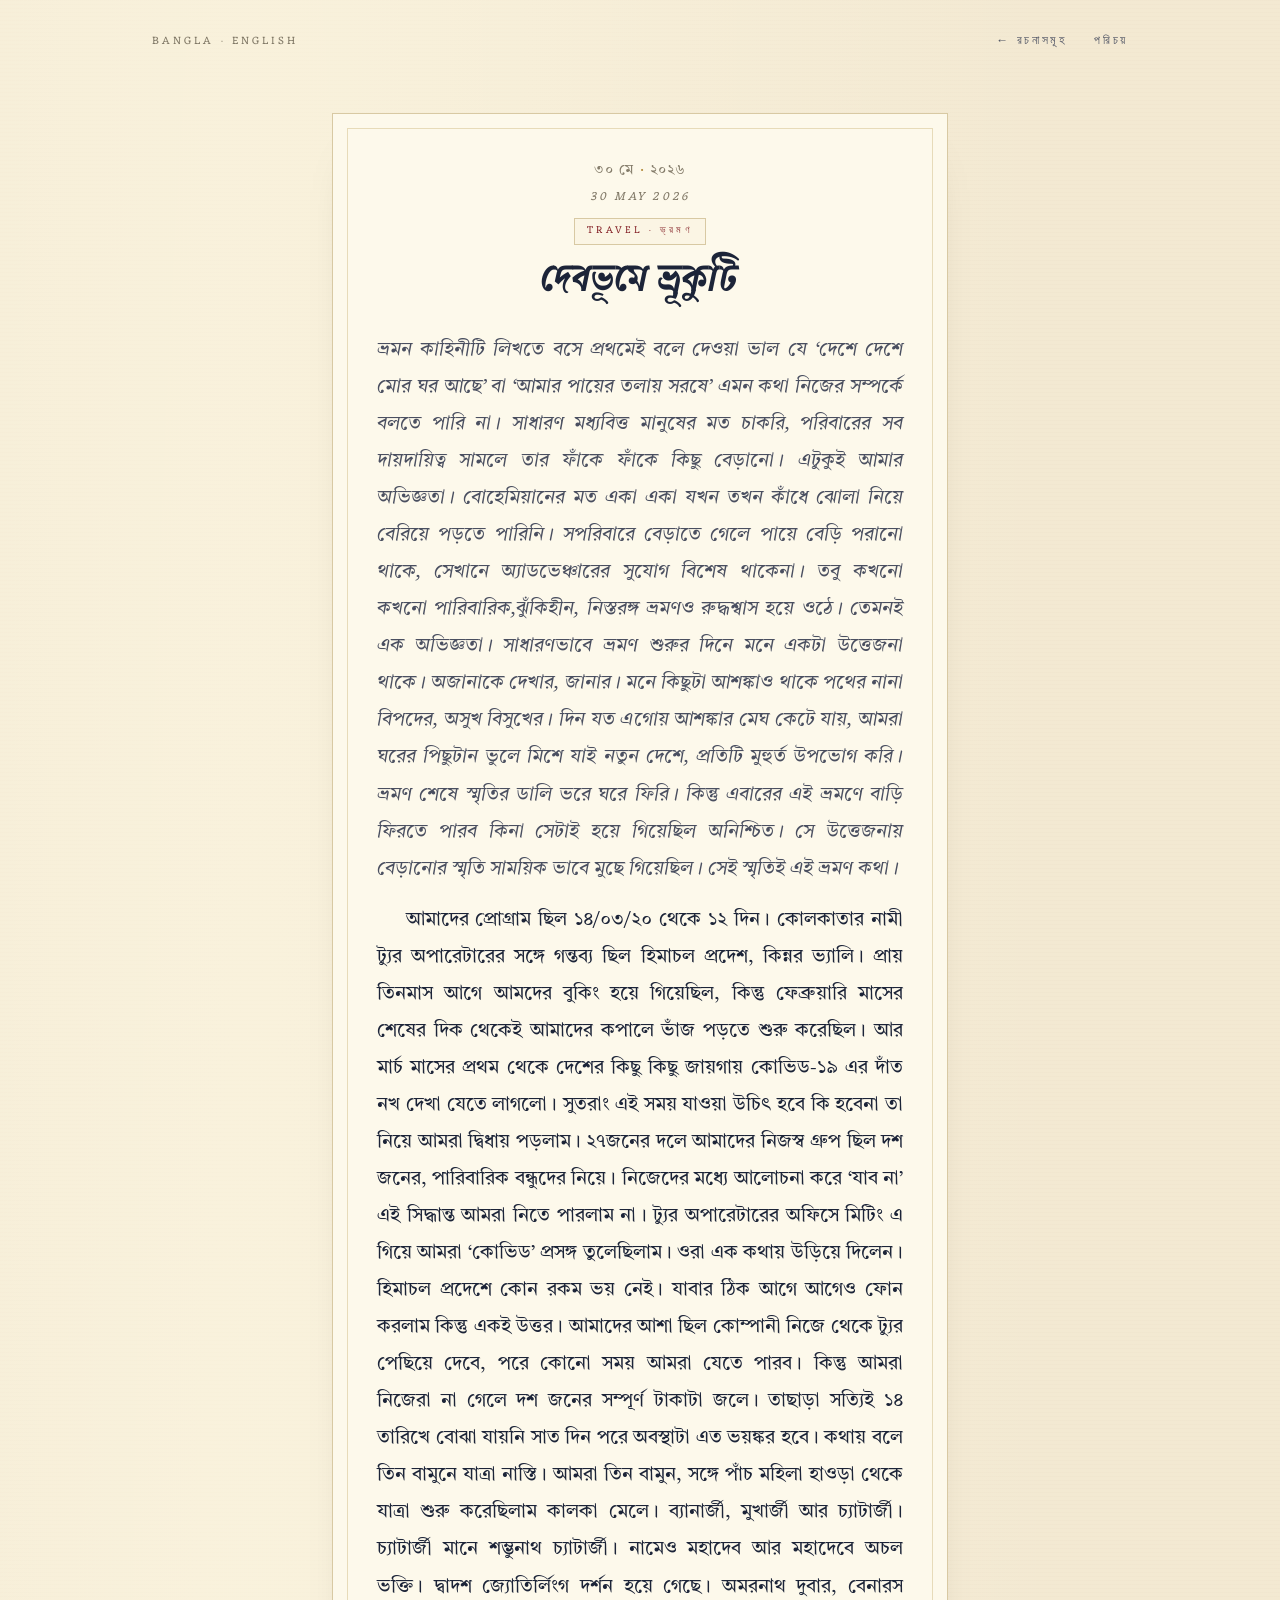
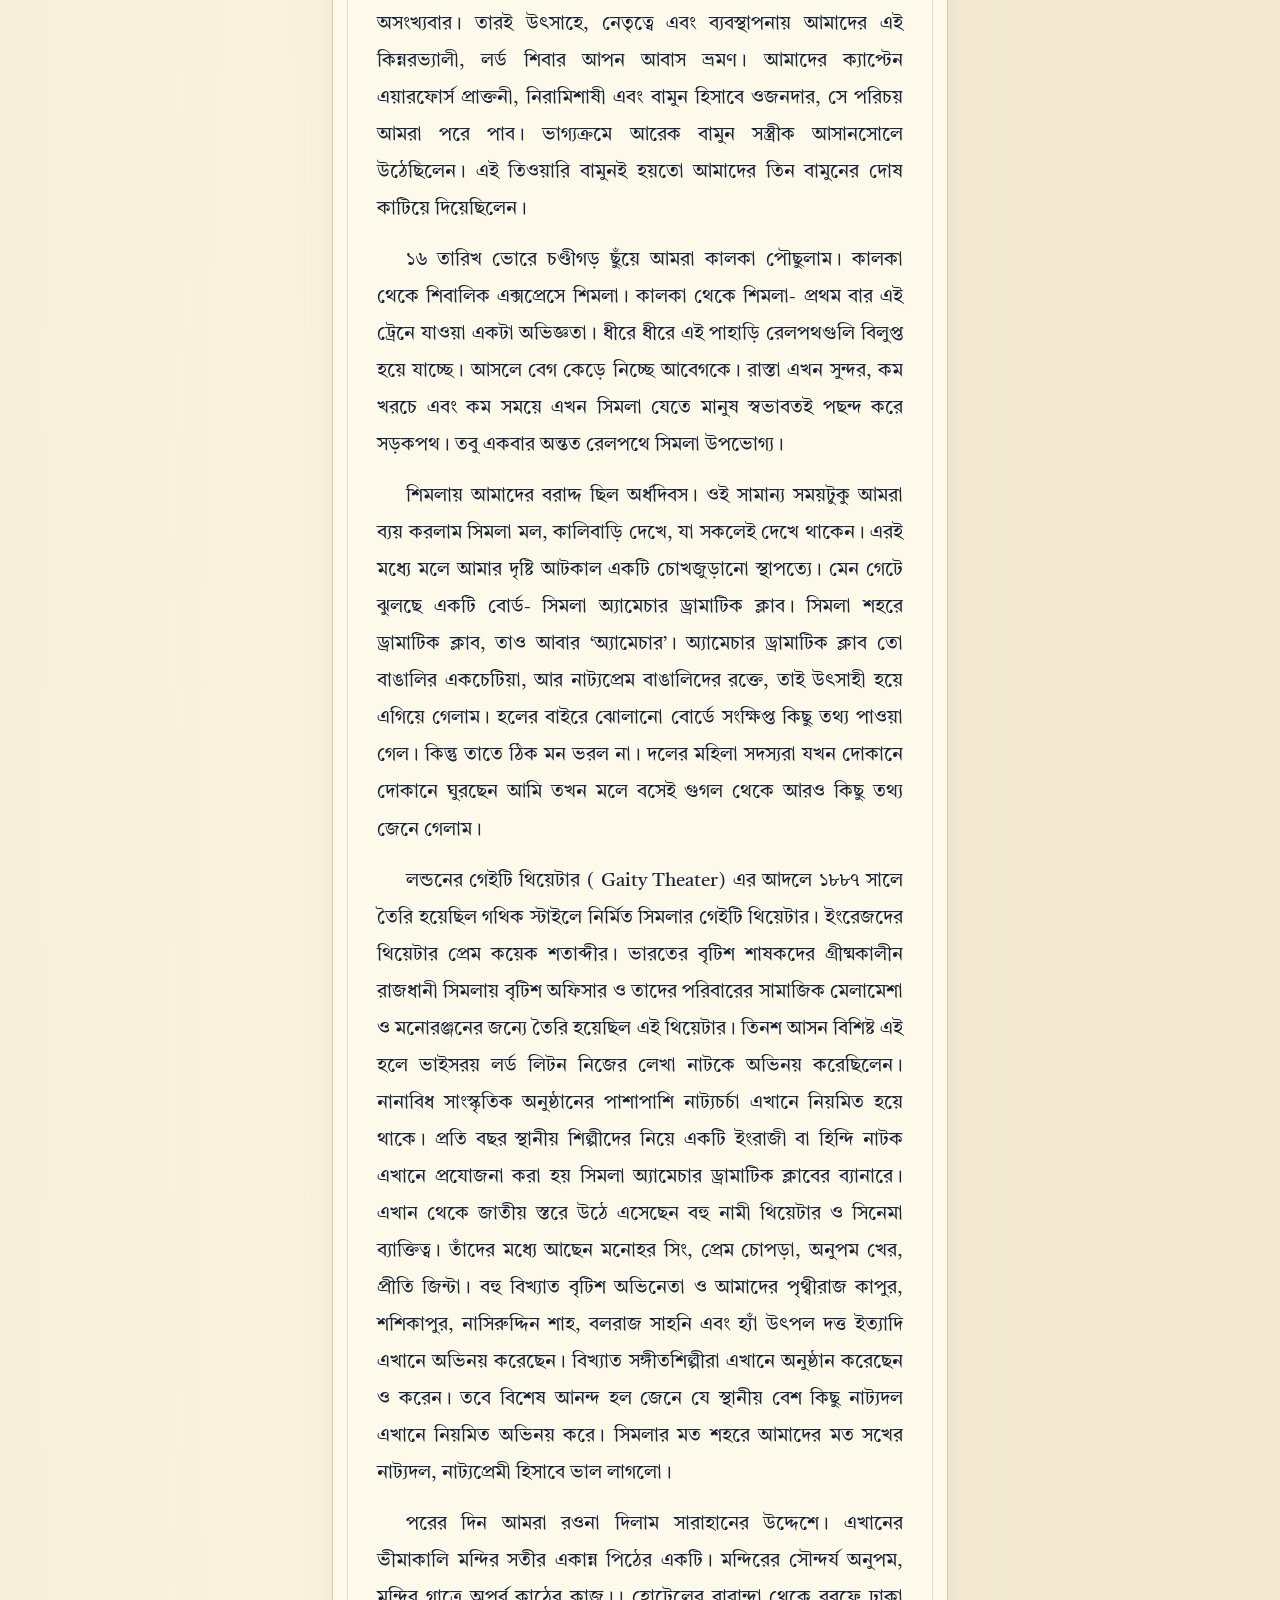
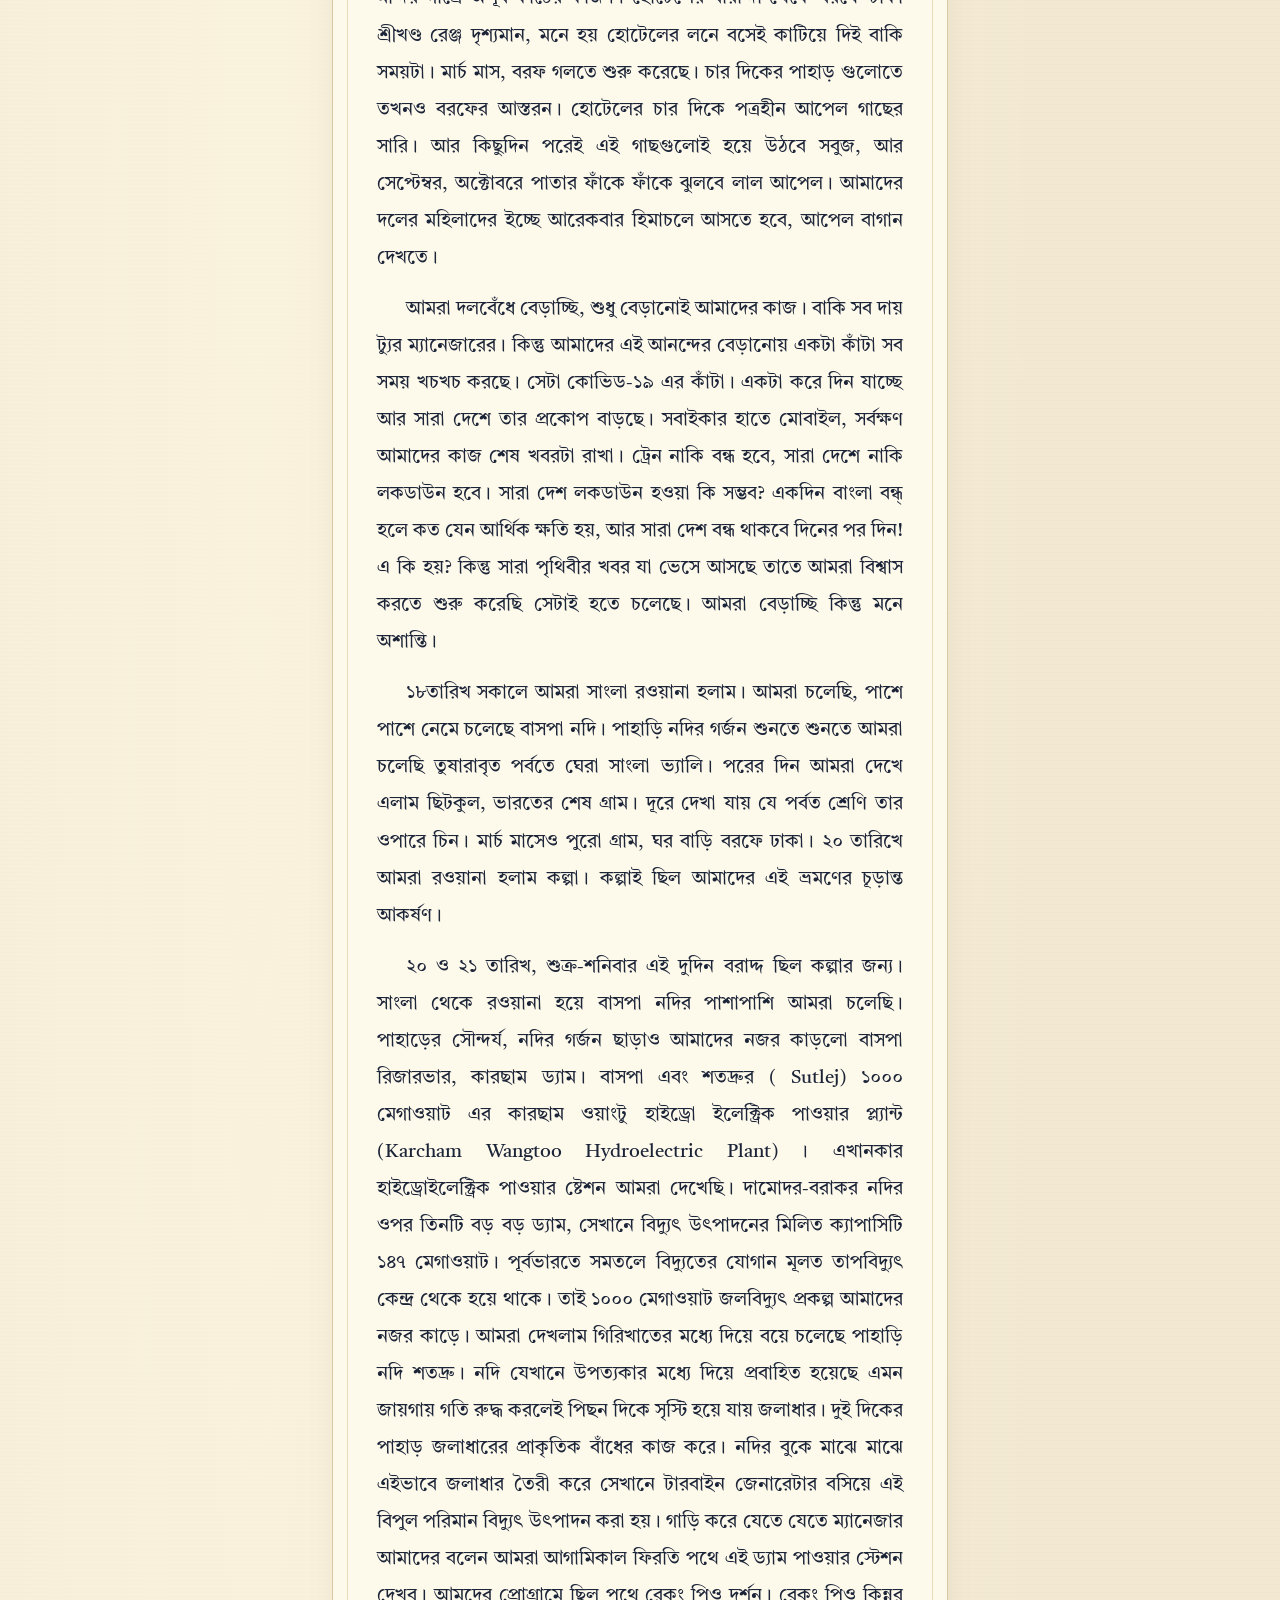
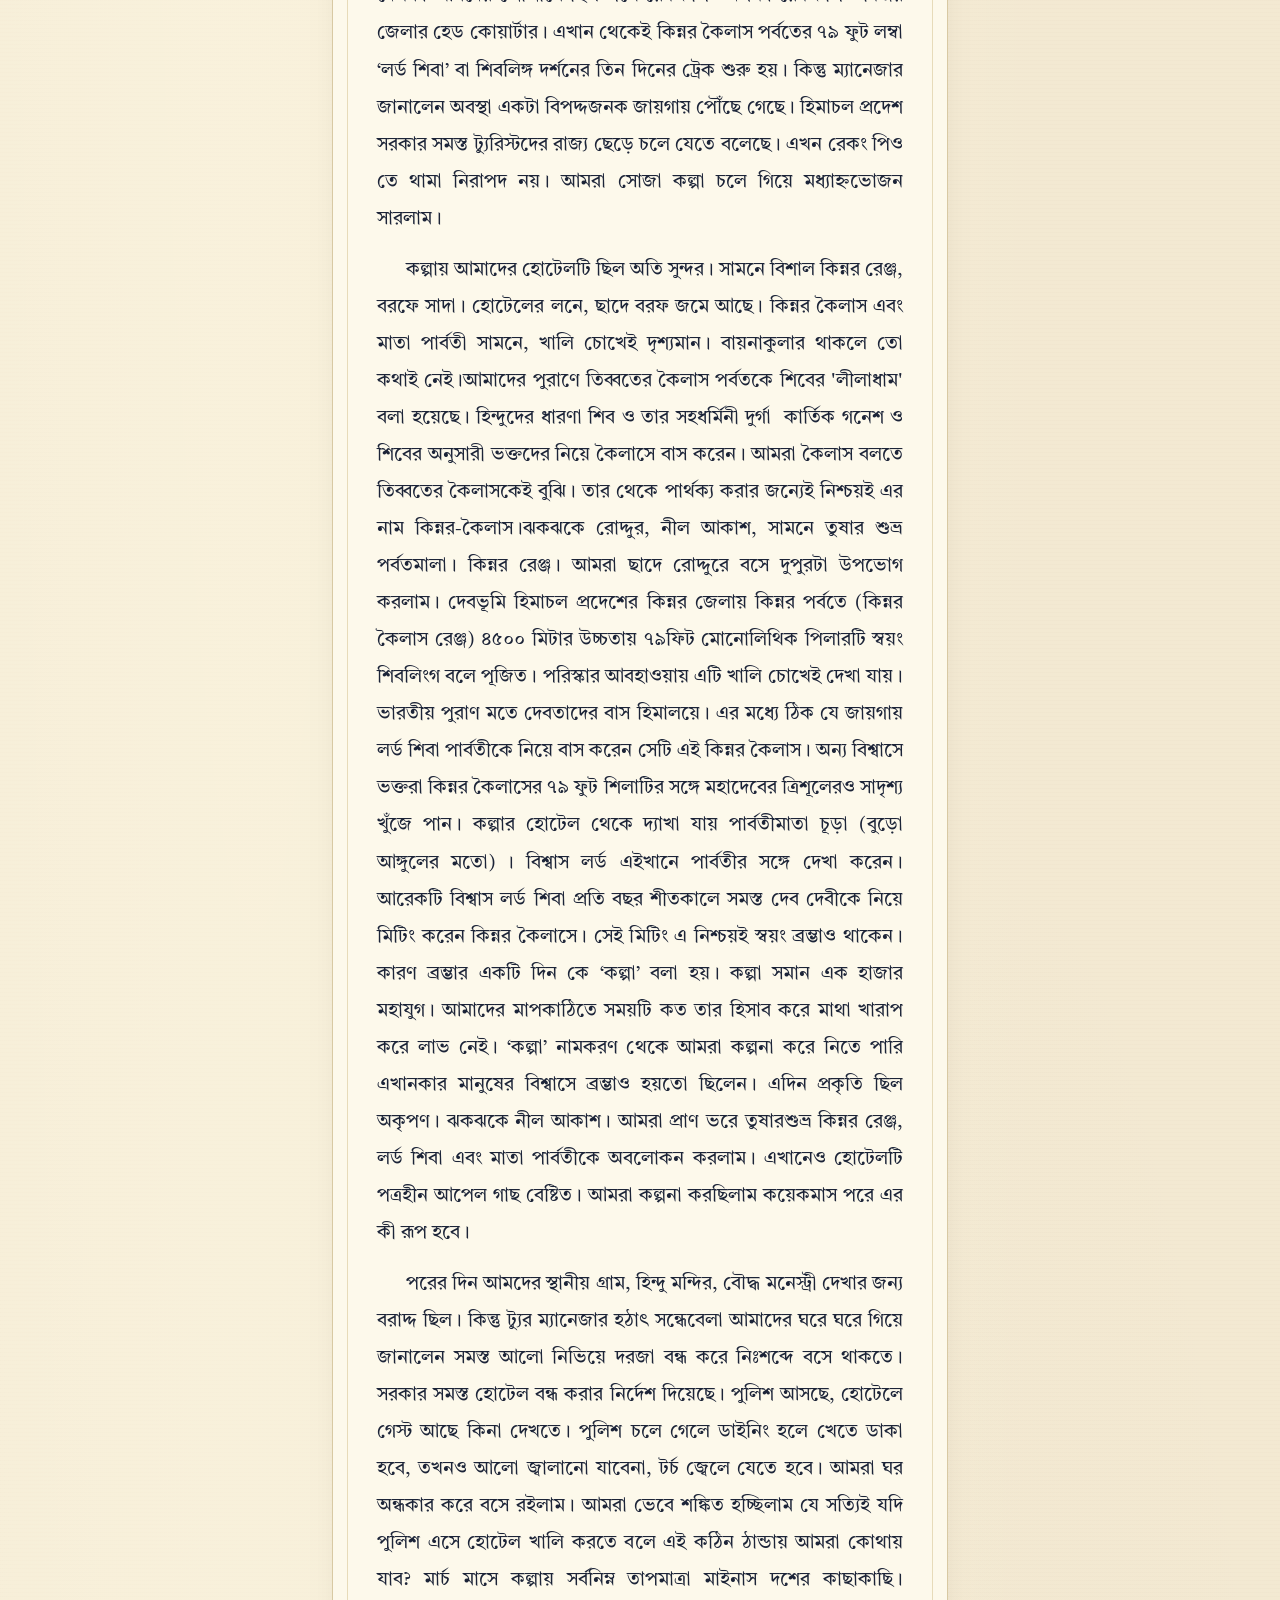
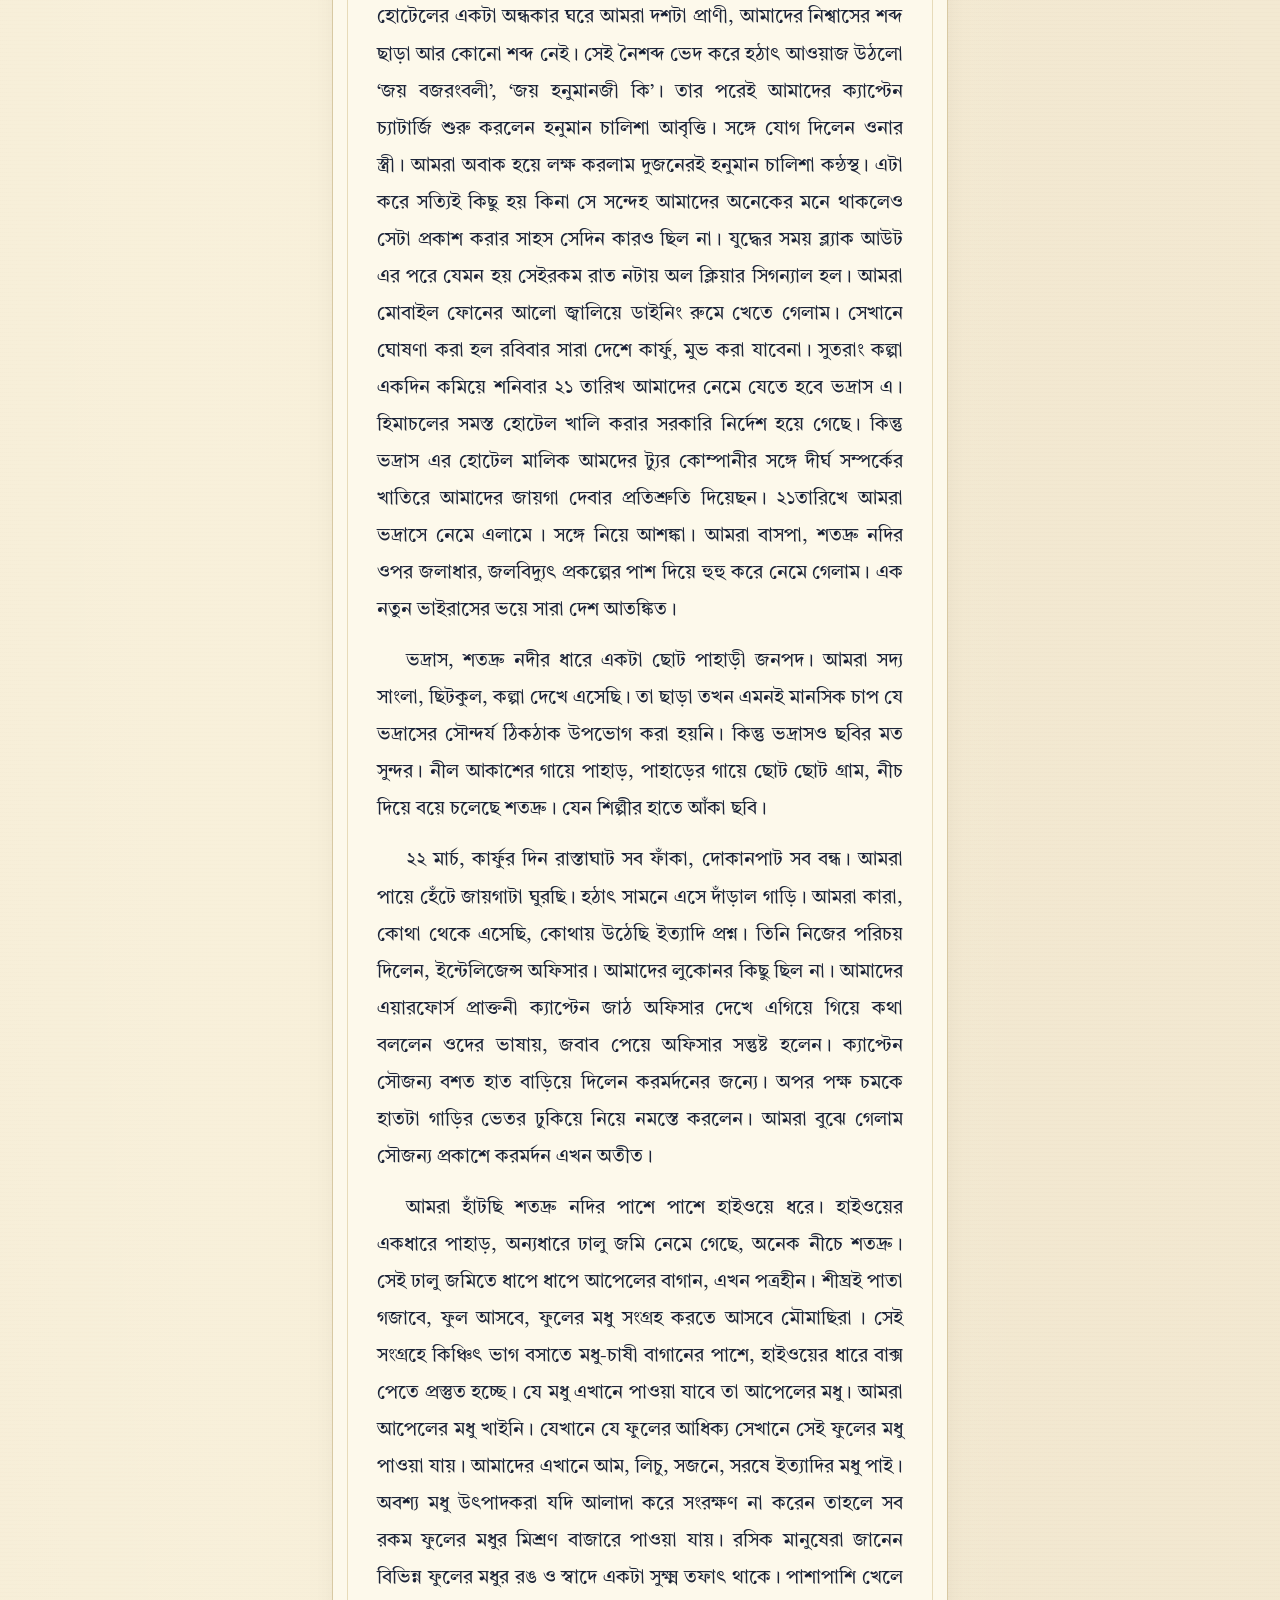
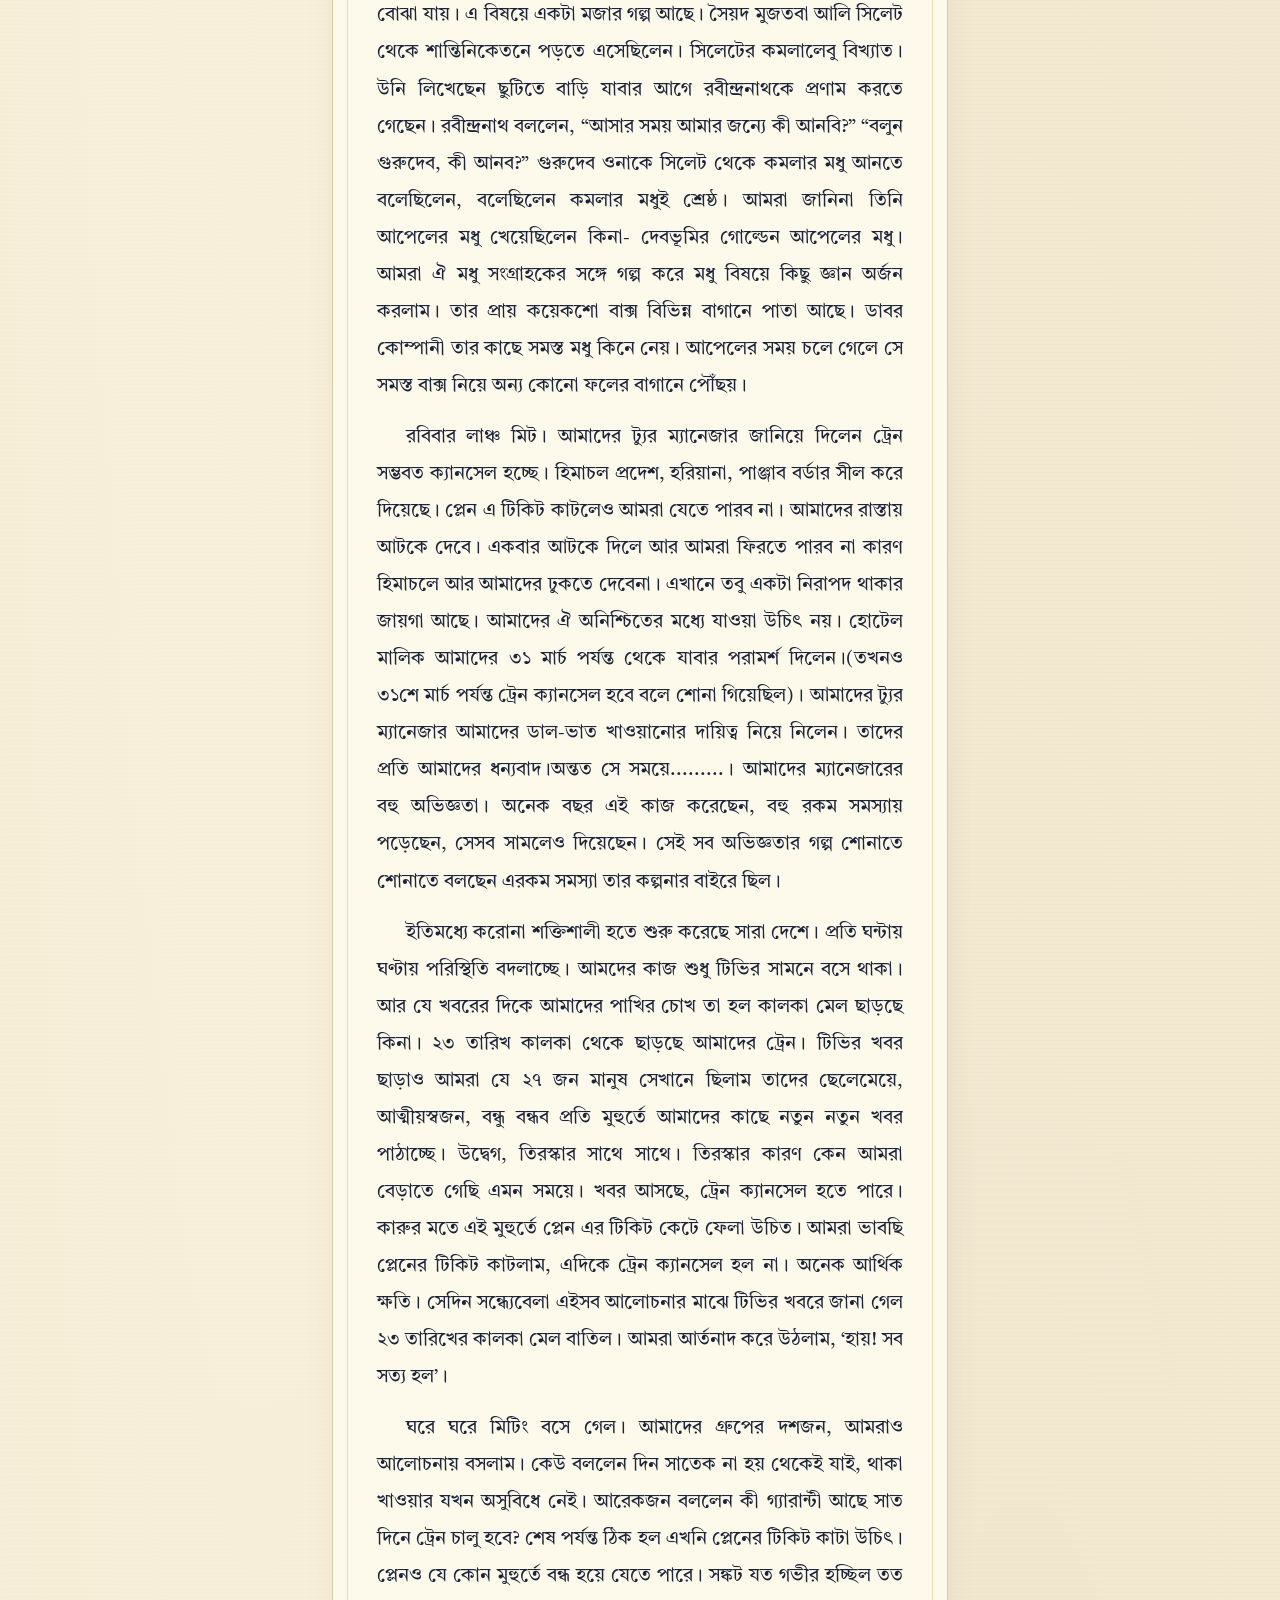
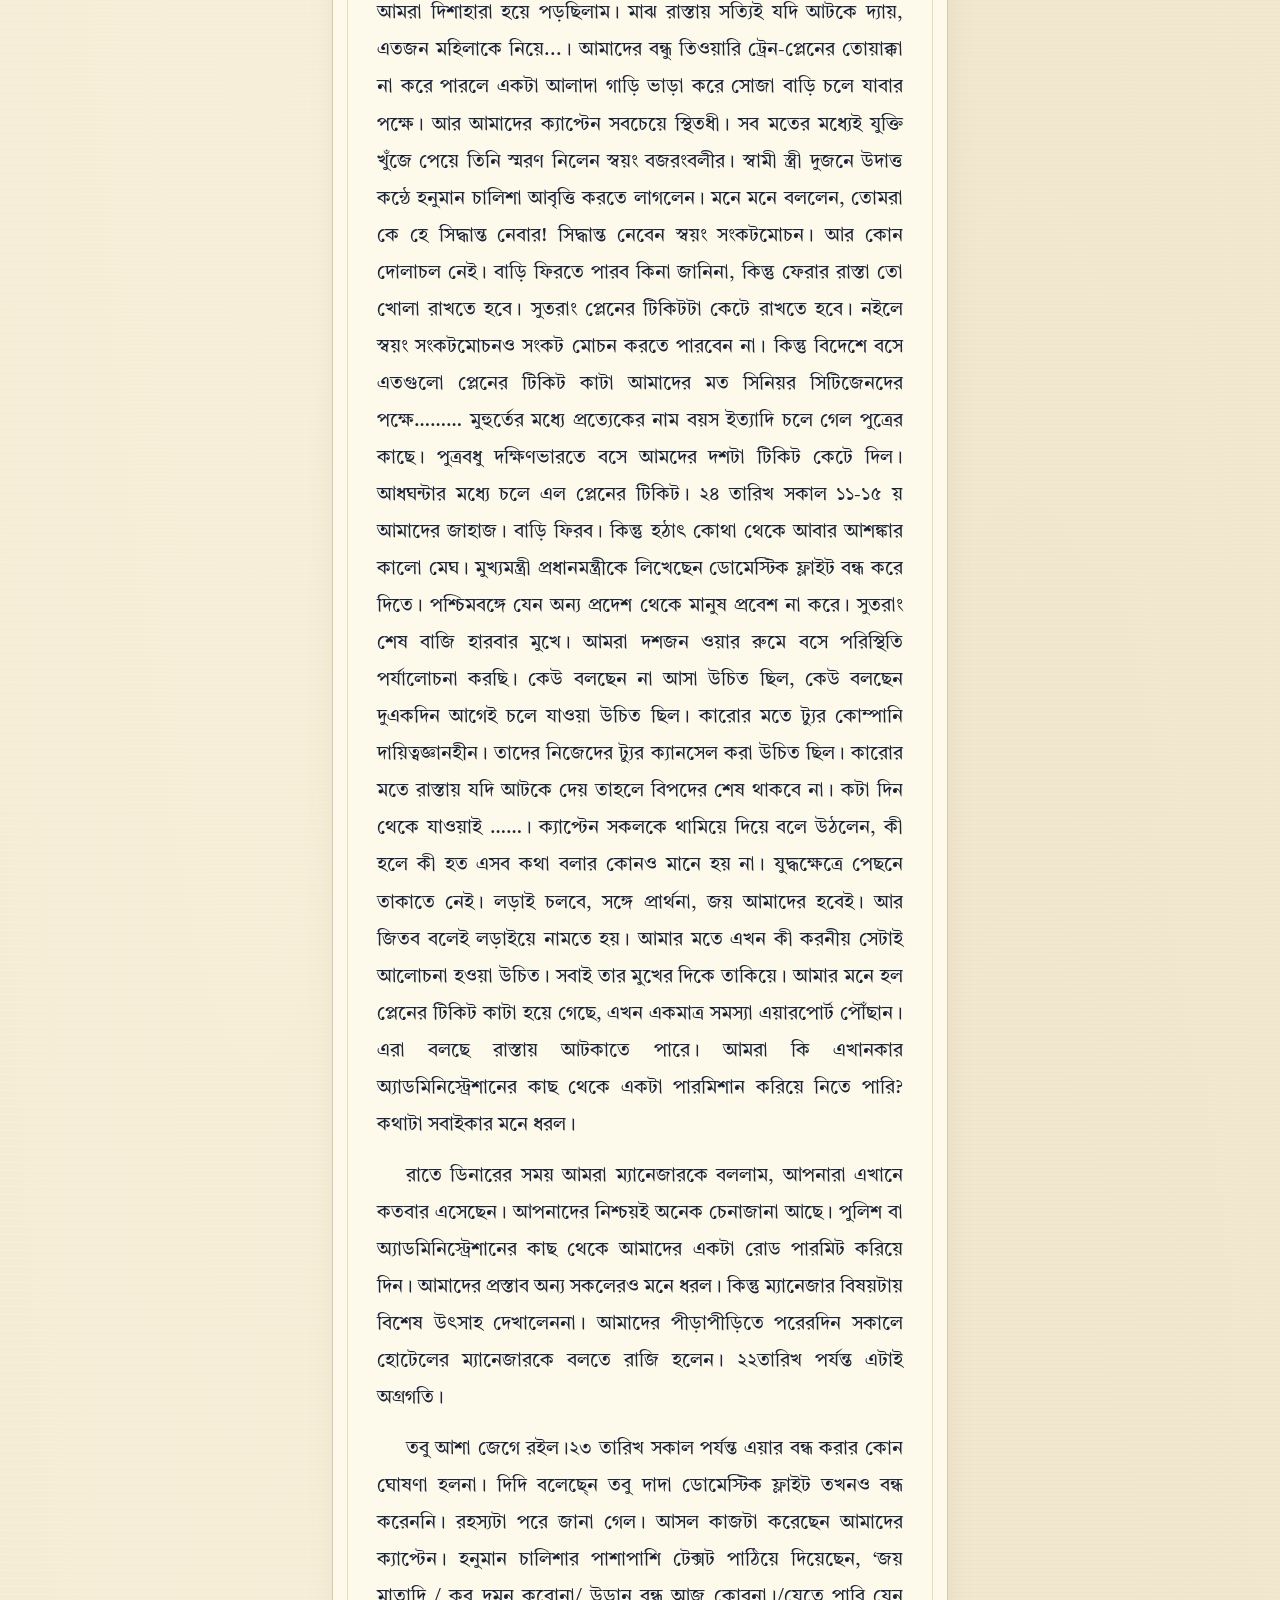
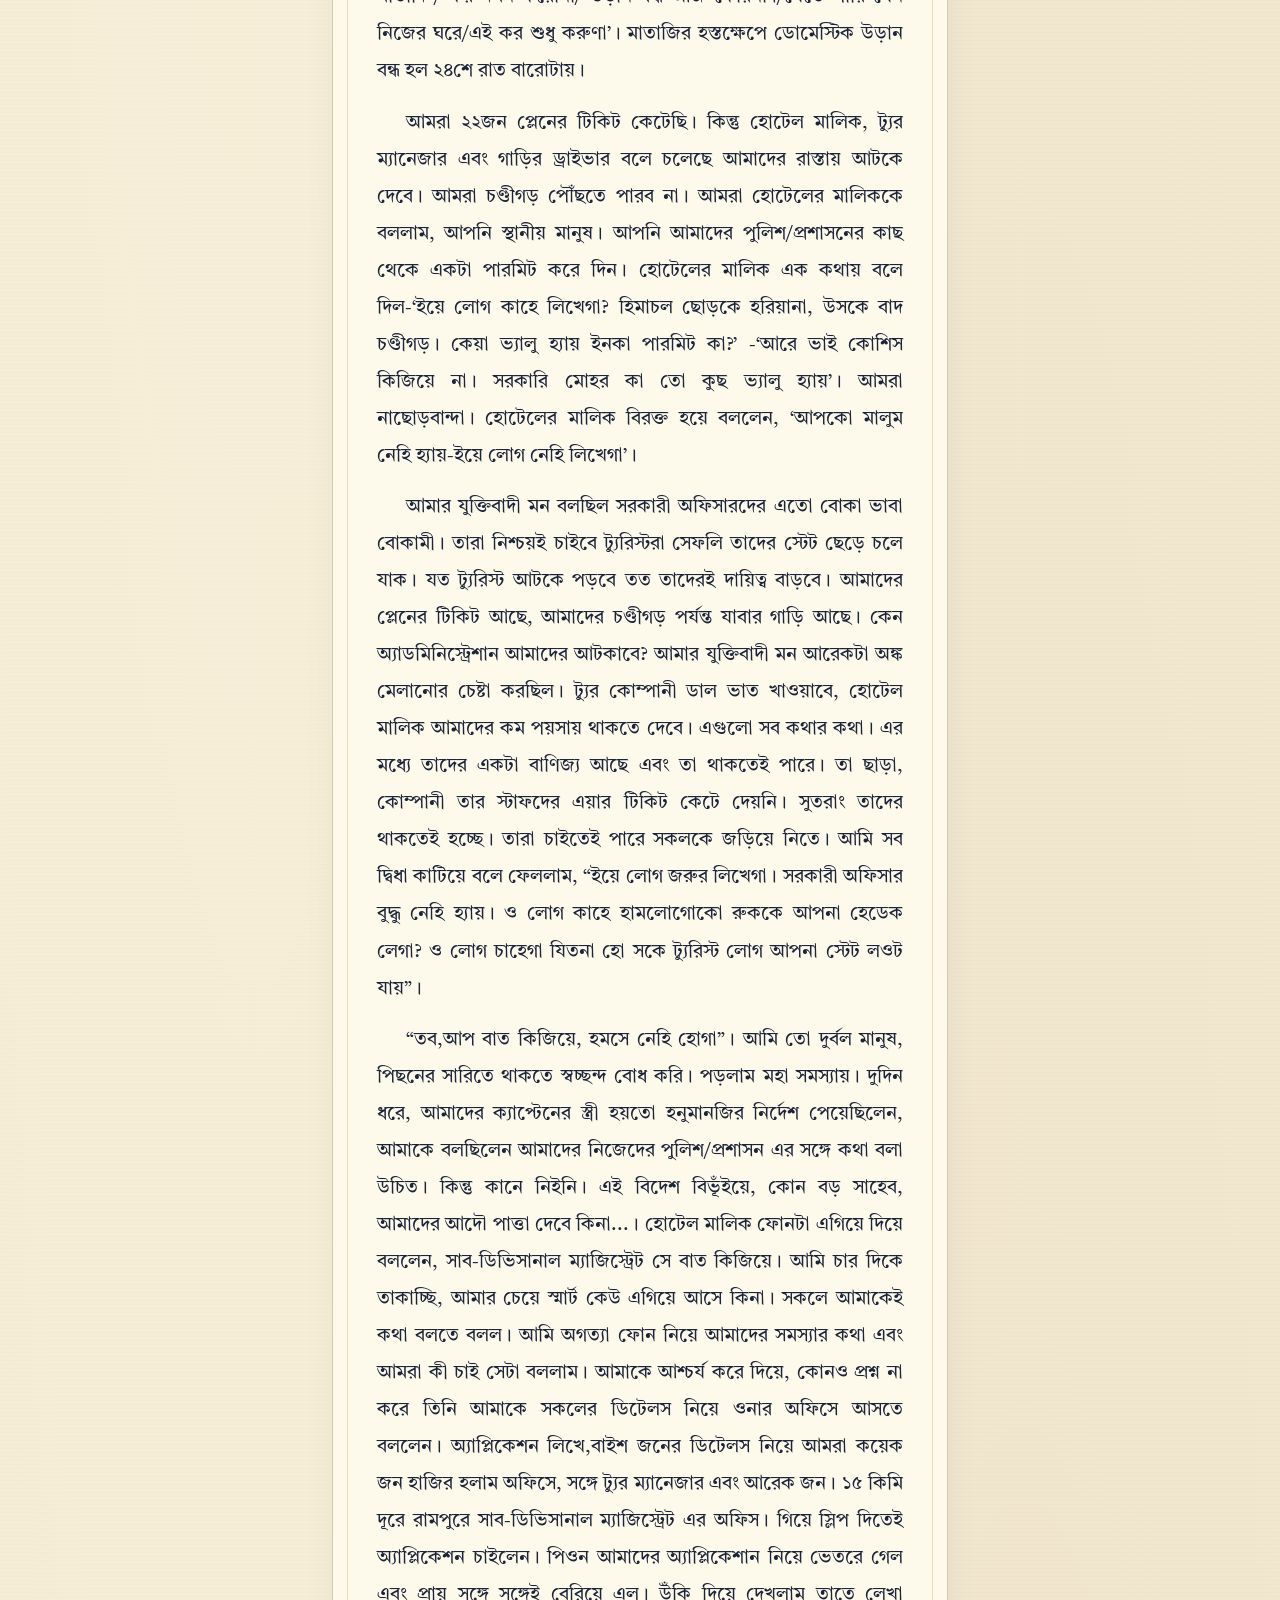
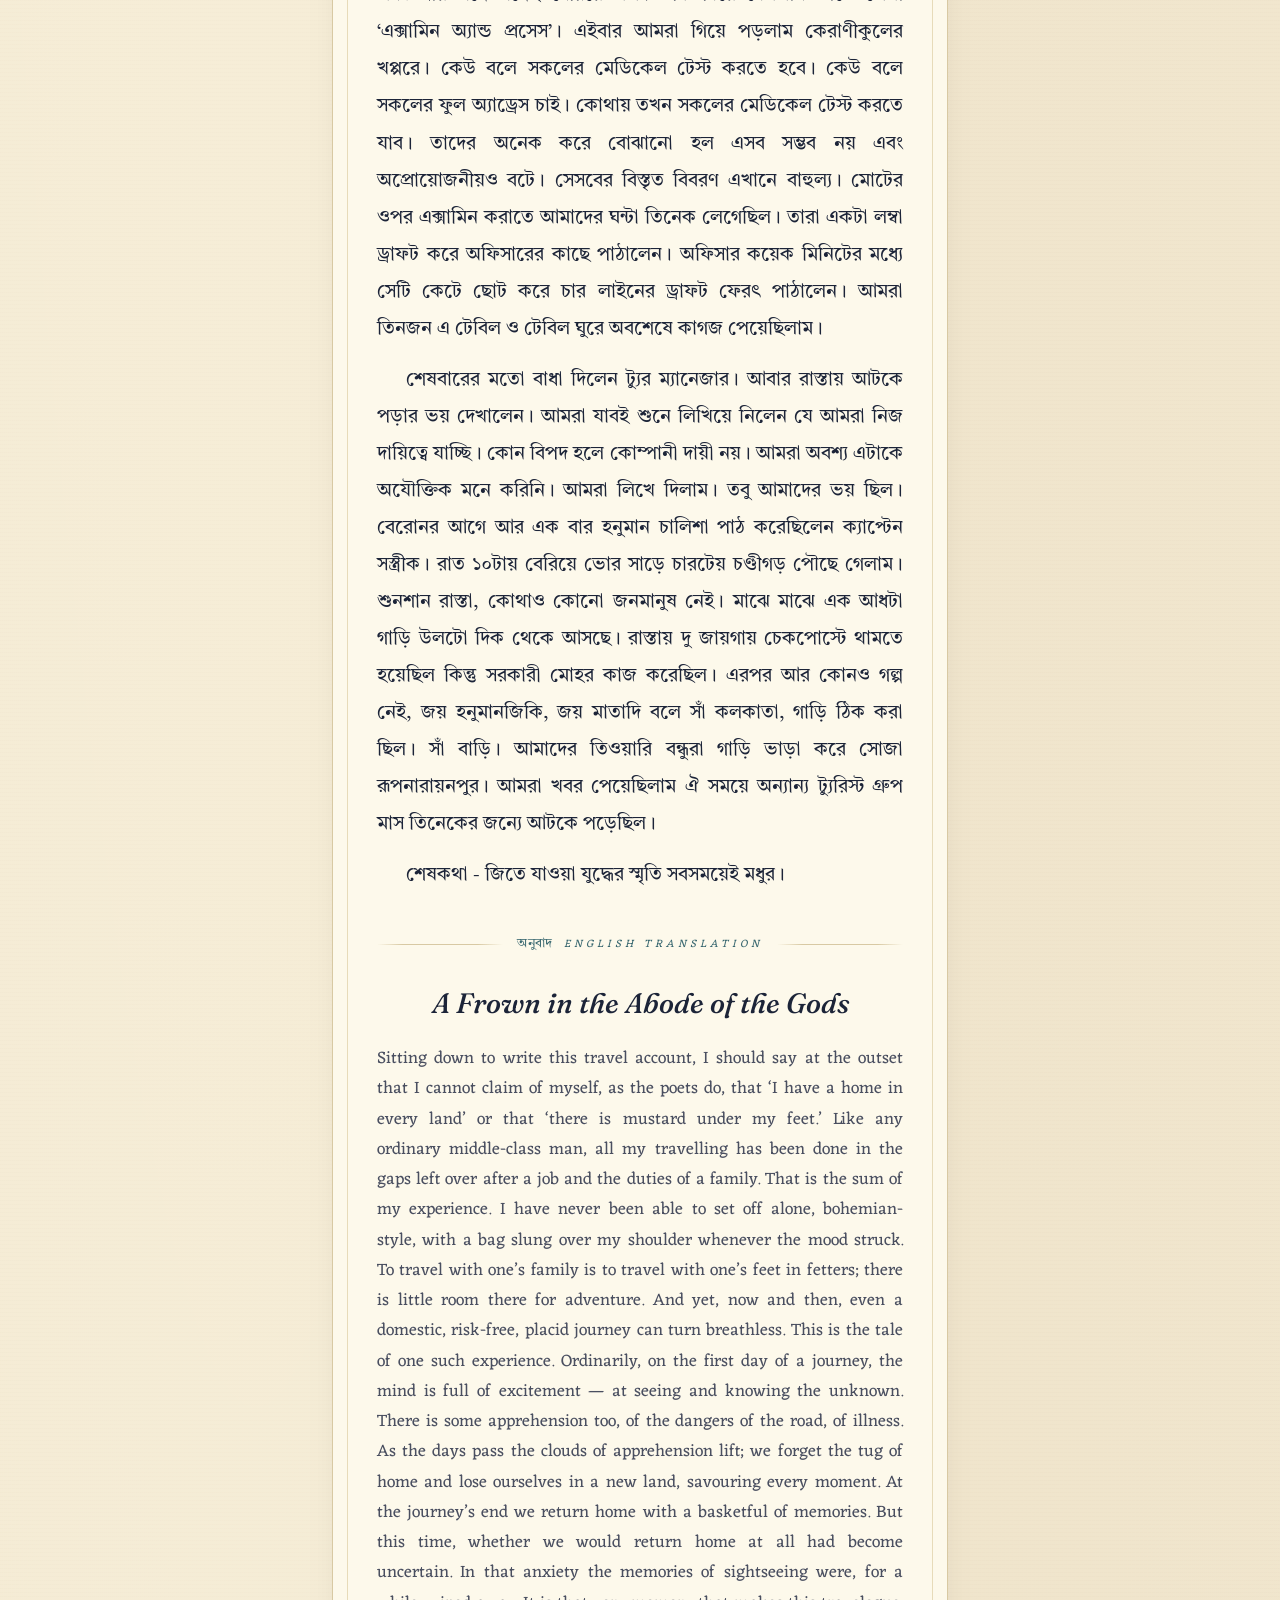
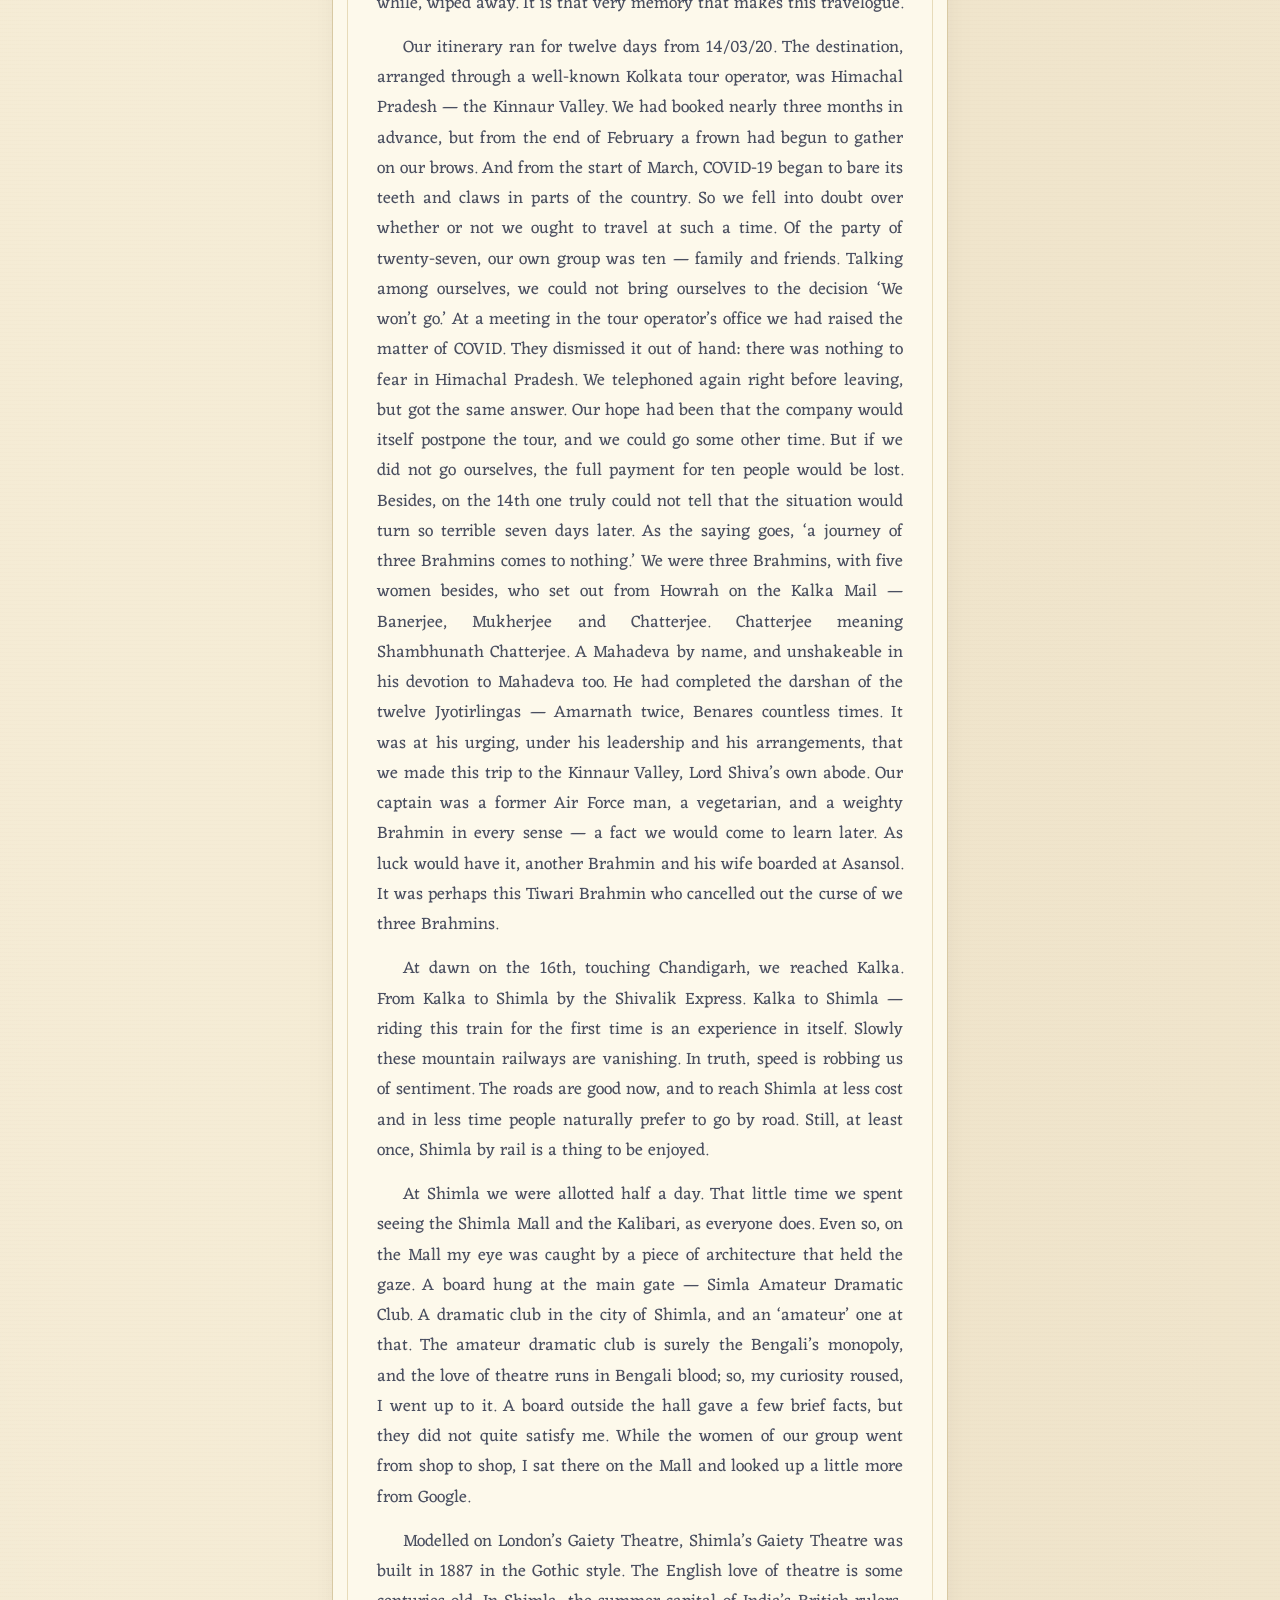
==== commit cfa14a28: "Story page: move English title to just before the translation Co-Authored-By: Claude Opus 4.8 <norep" ====
--- a/debabhume-bhrukuti.html
+++ b/debabhume-bhrukuti.html
@@ -31,7 +31,6 @@
       <div class="writing-date-en">30 May 2026</div>
       <span class="writing-kind">Travel &middot; ভ্রমণ</span>
       <h2 class="writing-title" lang="bn">দেবভূমে ভ্রূকুটি</h2>
-      <div class="writing-title-en">A Frown in the Abode of the Gods</div>
     </header>
 
     <div class="prose-bn" lang="bn">
@@ -64,6 +63,8 @@
     <div class="translation-divider">
       <span class="label"><span class="bn">অনুবাদ</span>English Translation</span>
     </div>
+
+    <h2 class="prose-en-title" lang="en">A Frown in the Abode of the Gods</h2>
 
     <div class="prose-en" lang="en">
       <p>Sitting down to write this travel account, I should say at the outset that I cannot claim of myself, as the poets do, that ‘I have a home in every land’ or that ‘there is mustard under my feet.’ Like any ordinary middle-class man, all my travelling has been done in the gaps left over after a job and the duties of a family. That is the sum of my experience. I have never been able to set off alone, bohemian-style, with a bag slung over my shoulder whenever the mood struck. To travel with one’s family is to travel with one’s feet in fetters; there is little room there for adventure. And yet, now and then, even a domestic, risk-free, placid journey can turn breathless. This is the tale of one such experience. Ordinarily, on the first day of a journey, the mind is full of excitement — at seeing and knowing the unknown. There is some apprehension too, of the dangers of the road, of illness. As the days pass the clouds of apprehension lift; we forget the tug of home and lose ourselves in a new land, savouring every moment. At the journey’s end we return home with a basketful of memories. But this time, whether we would return home at all had become uncertain. In that anxiety the memories of sightseeing were, for a while, wiped away. It is that very memory that makes this travelogue.</p>
--- a/style.css
+++ b/style.css
@@ -285,6 +285,15 @@
     font-family: var(--bn-display);
     font-size: 22px;
   }
+  .index-list .ix-title-en {
+    display: block;
+    font-family: var(--en-display);
+    font-style: italic;
+    font-size: 12px;
+    letter-spacing: 0.02em;
+    color: rgba(140, 47, 51, 0.6);
+    margin-top: 1px;
+  }
   .index-list .ix-kind {
     font-family: var(--en-body);
     font-style: italic;
@@ -417,6 +426,17 @@
     font-size: 13px;
     color: var(--sea);
     margin-right: 12px;
+  }
+
+  .prose-en-title {
+    text-align: center;
+    font-family: var(--en-display);
+    font-style: italic;
+    font-weight: 500;
+    font-size: clamp(22px, 3vw, 28px);
+    line-height: 1.2;
+    color: var(--ink);
+    margin: 0 0 24px;
   }
 
   .prose-en {
